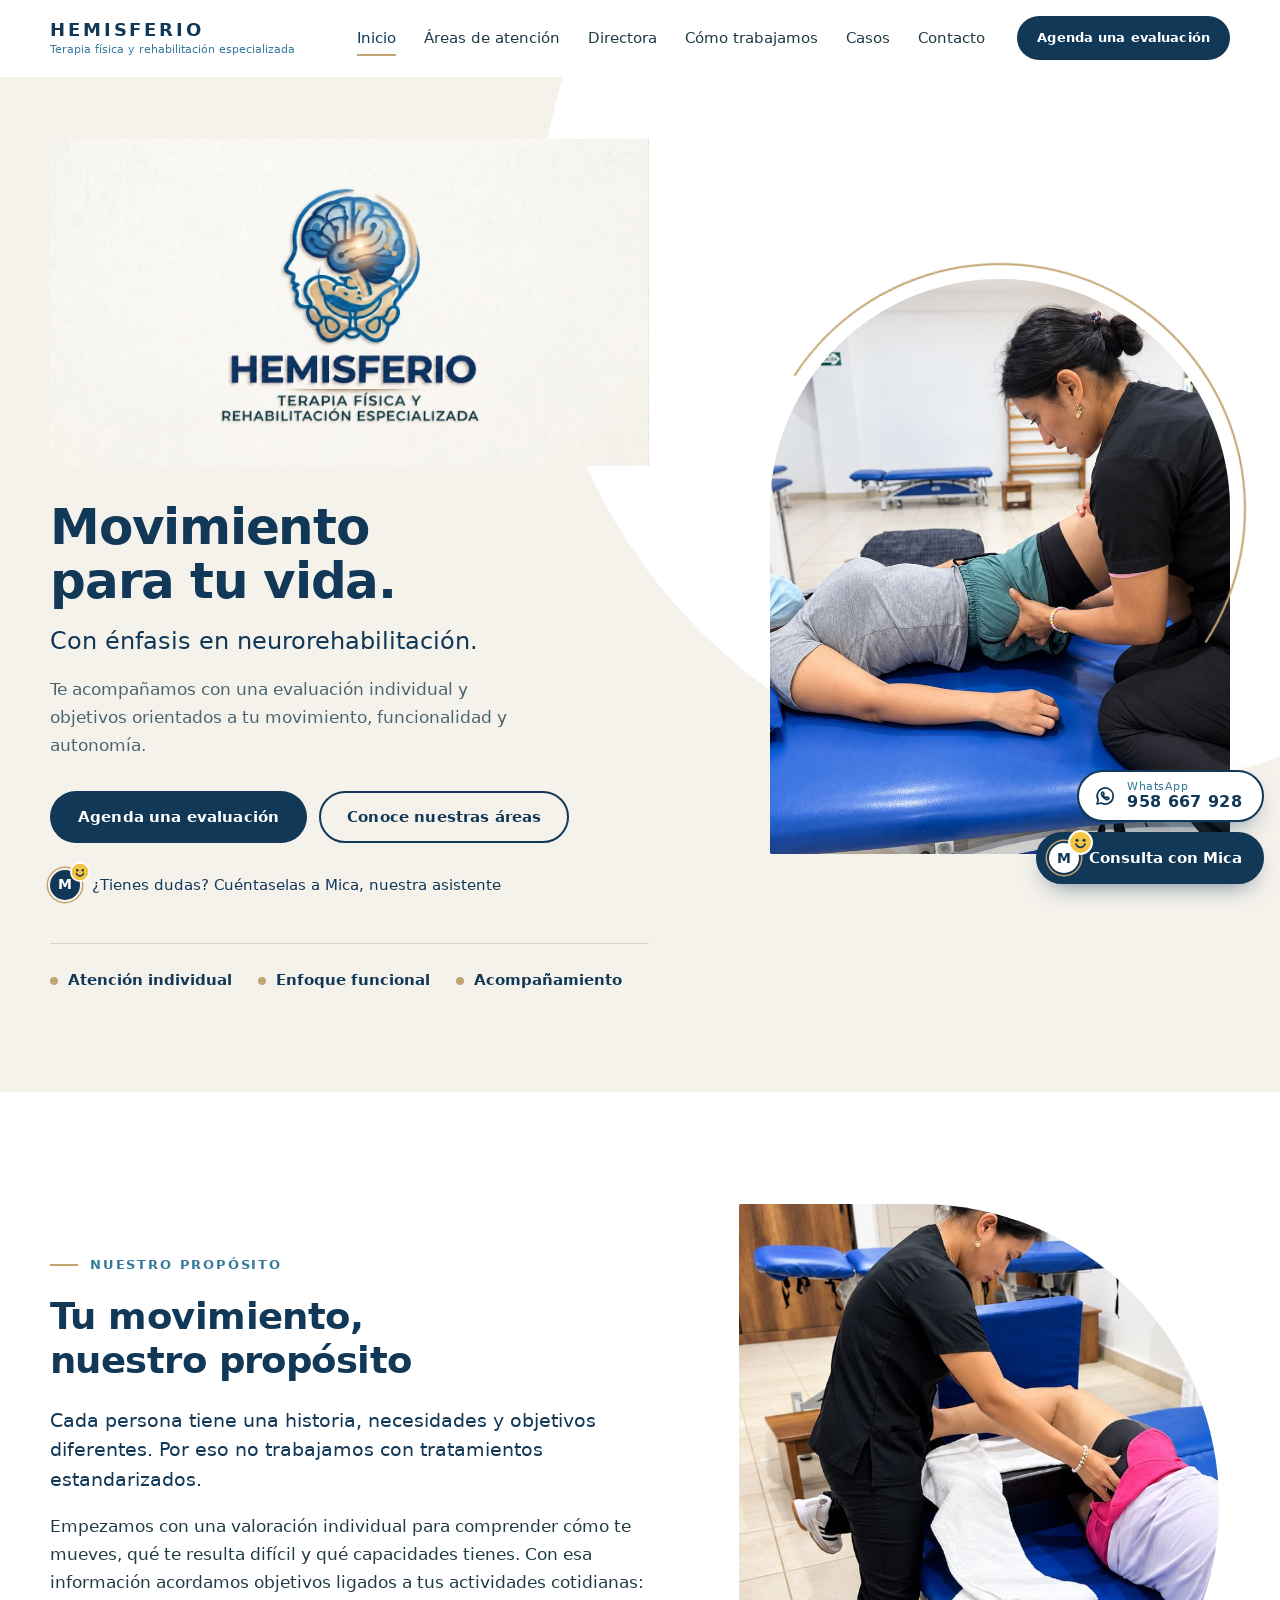
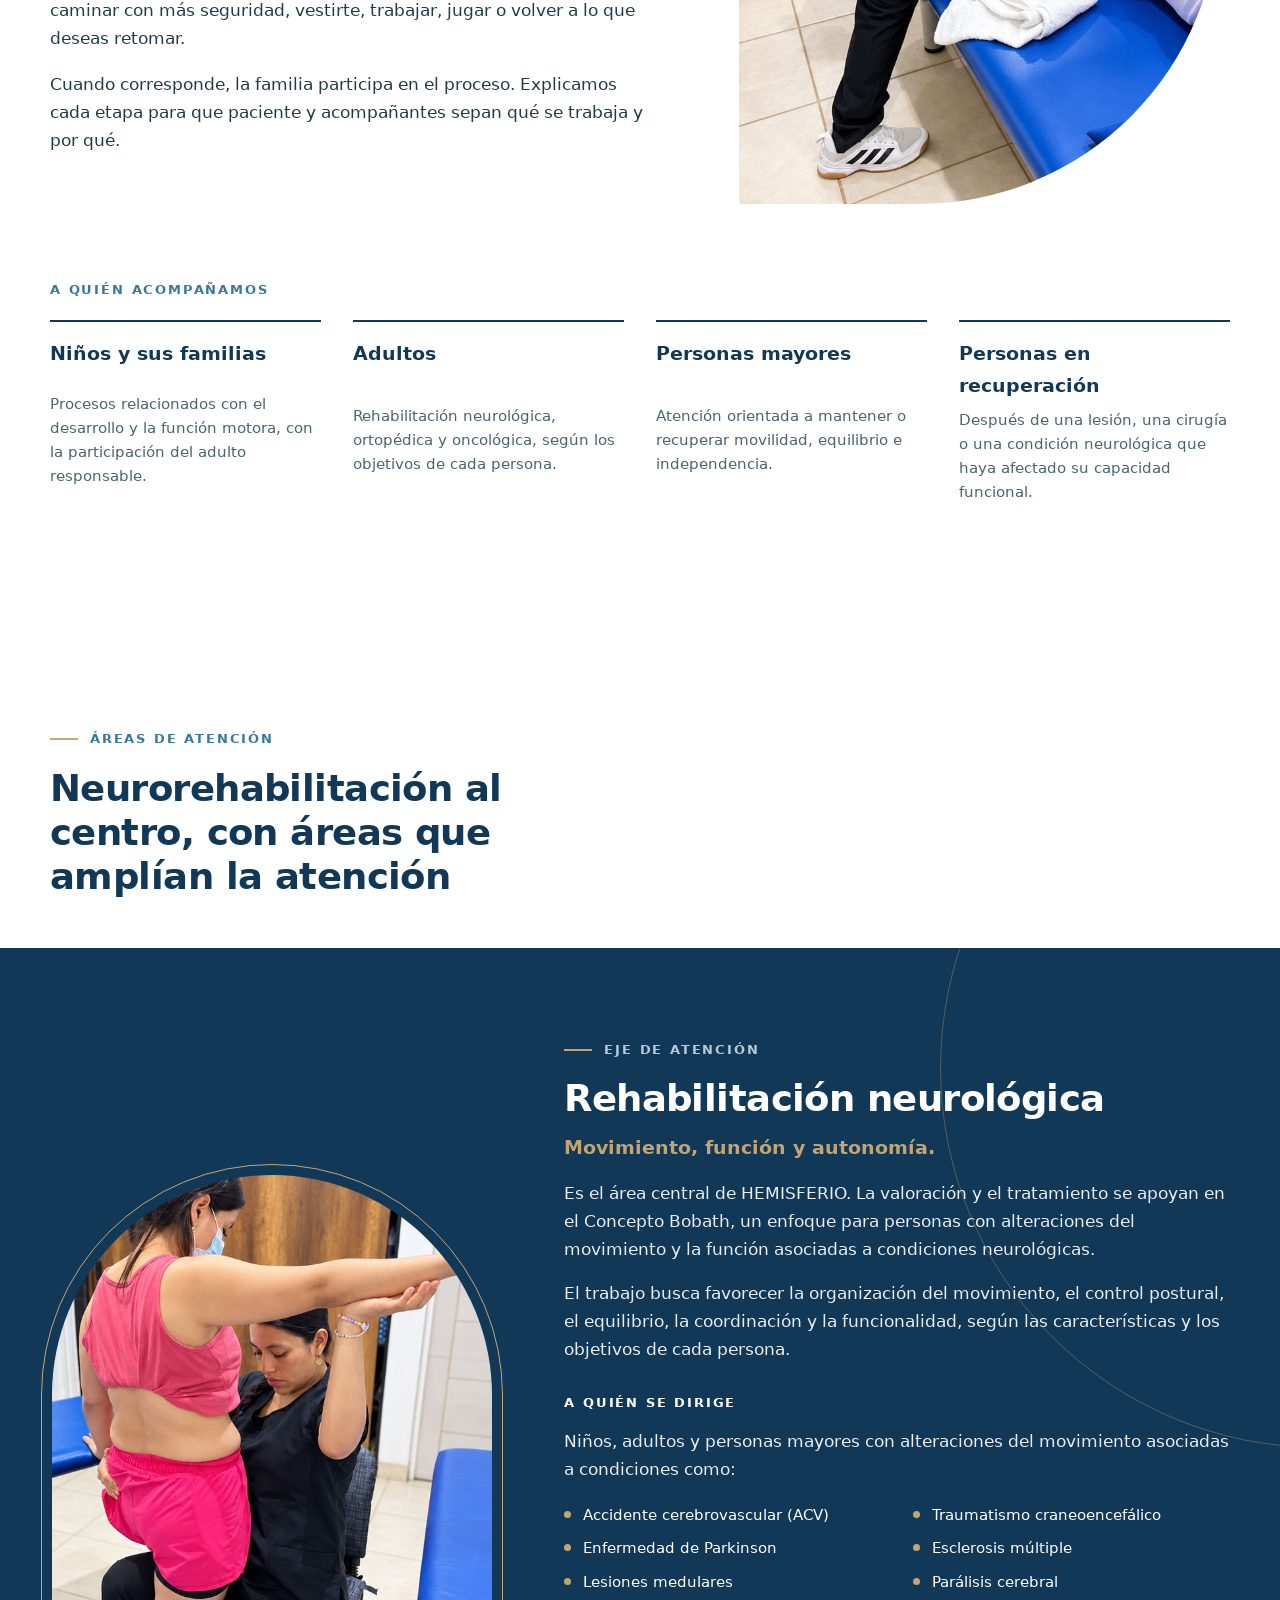
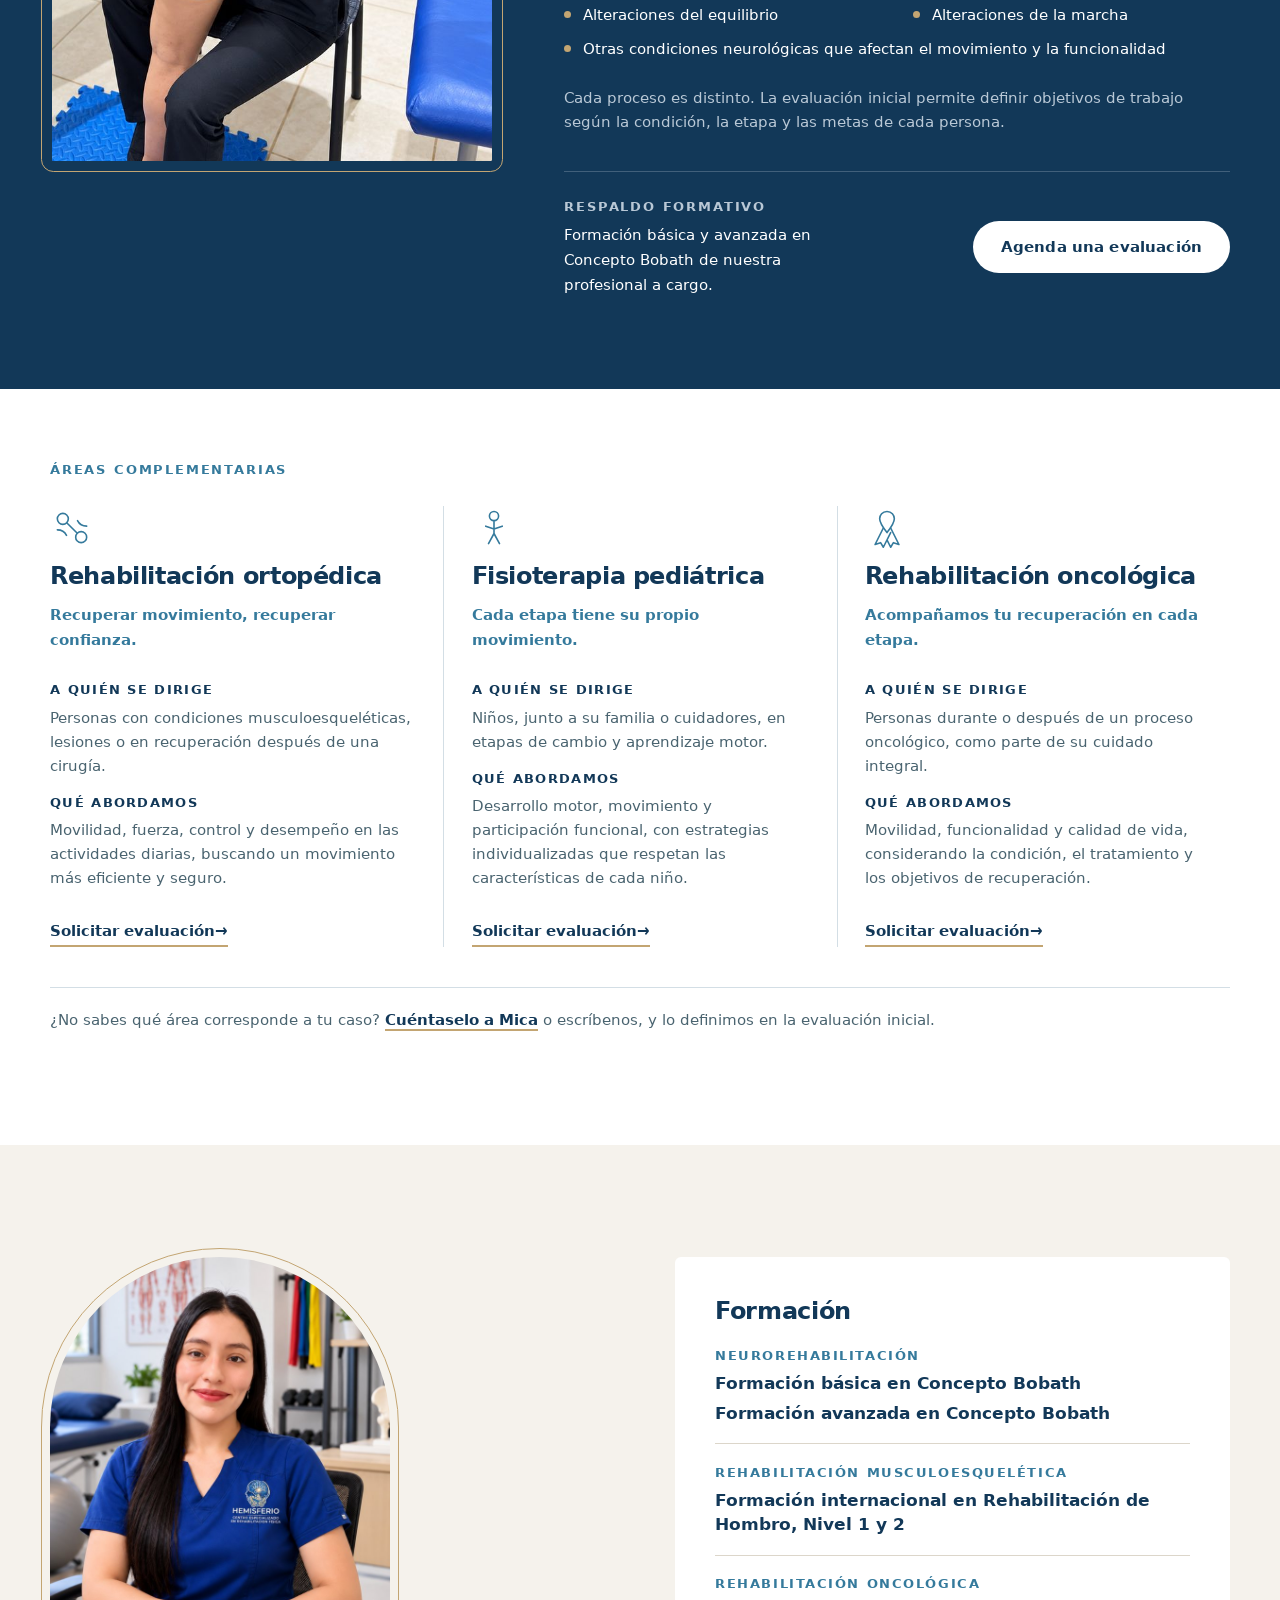
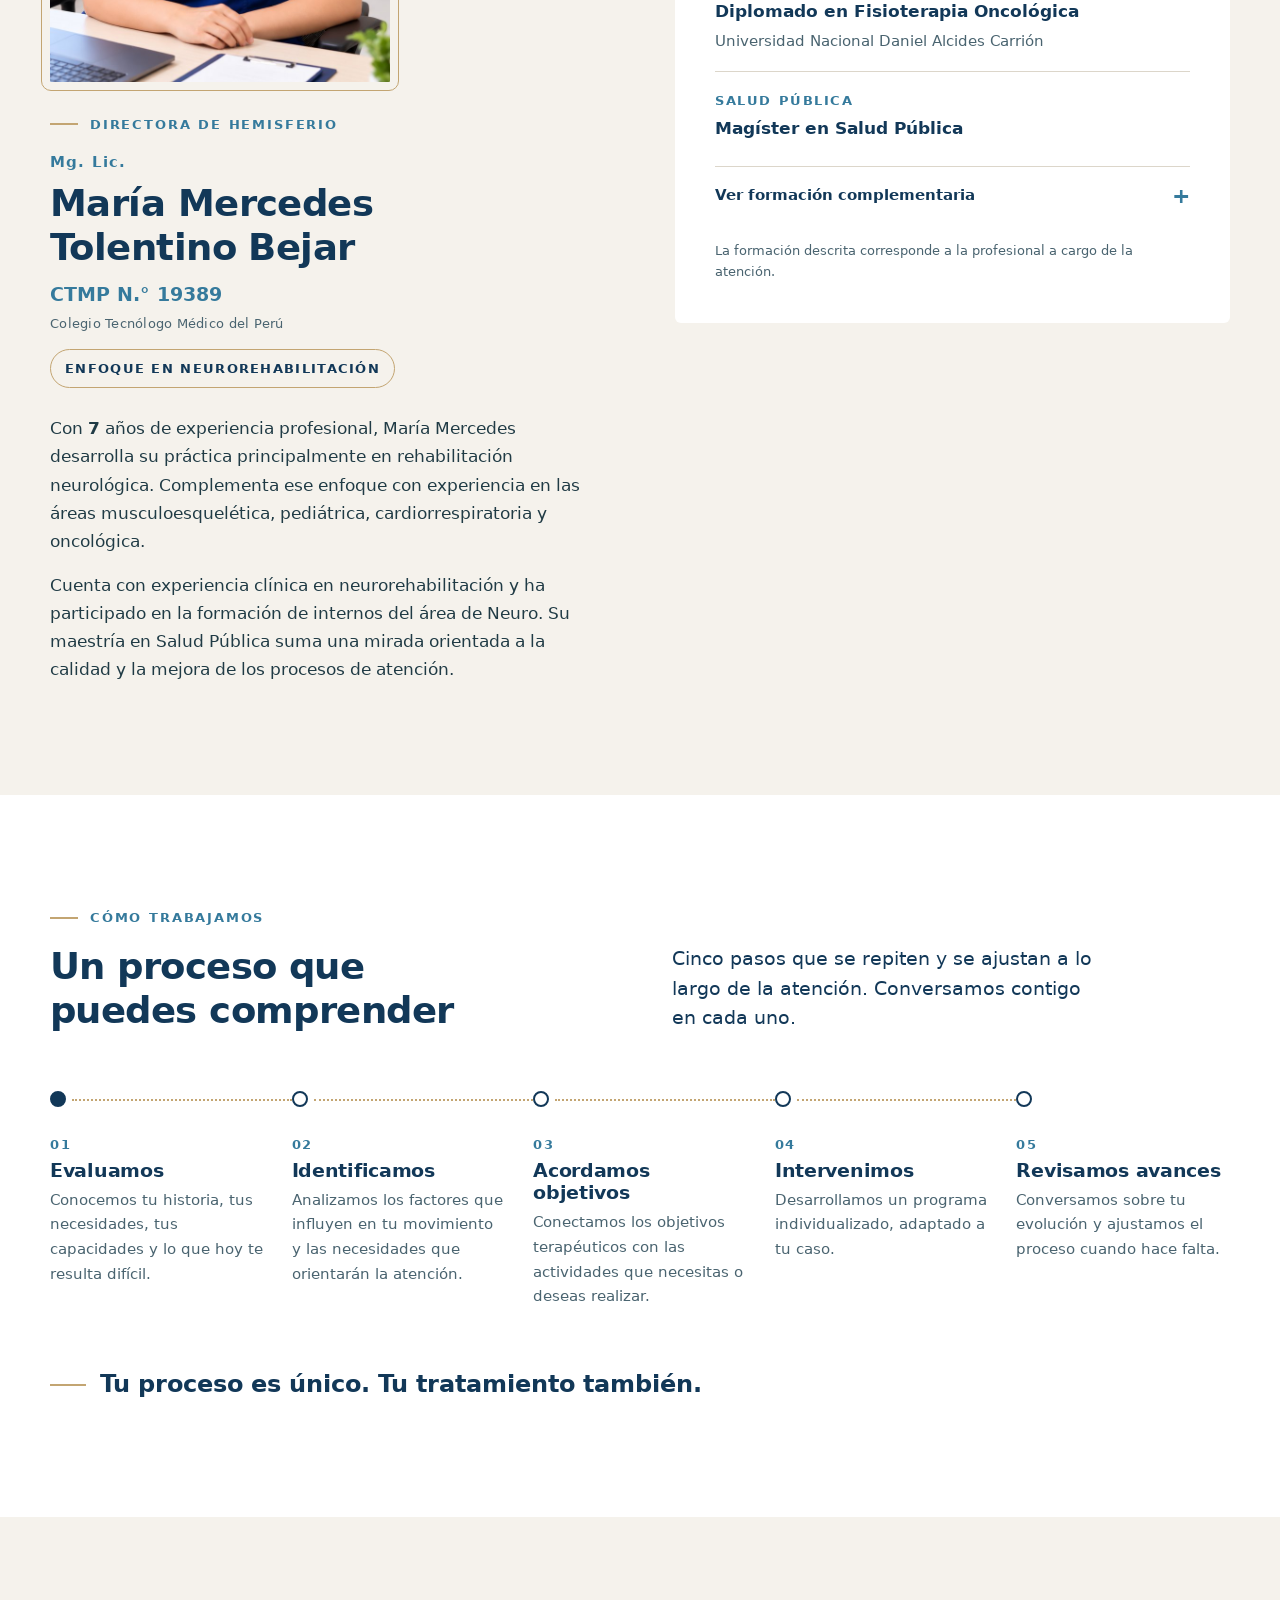
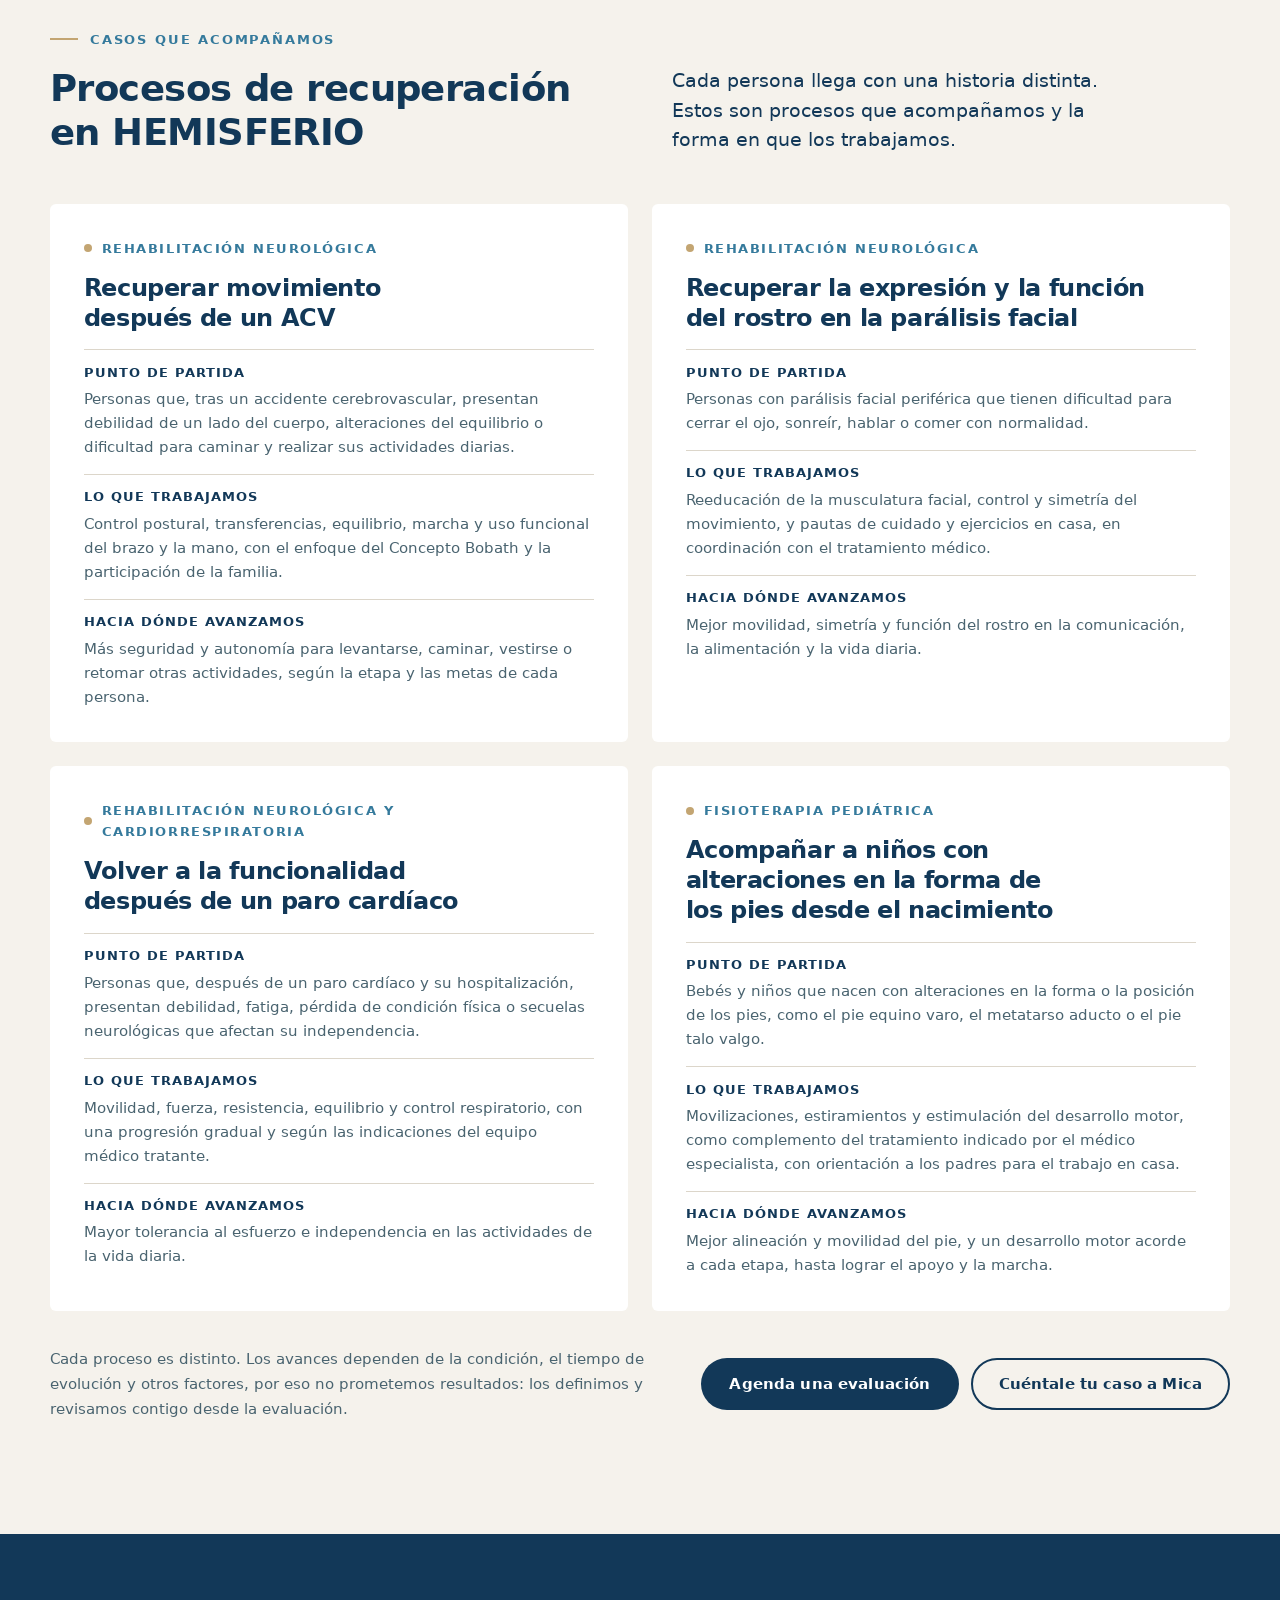
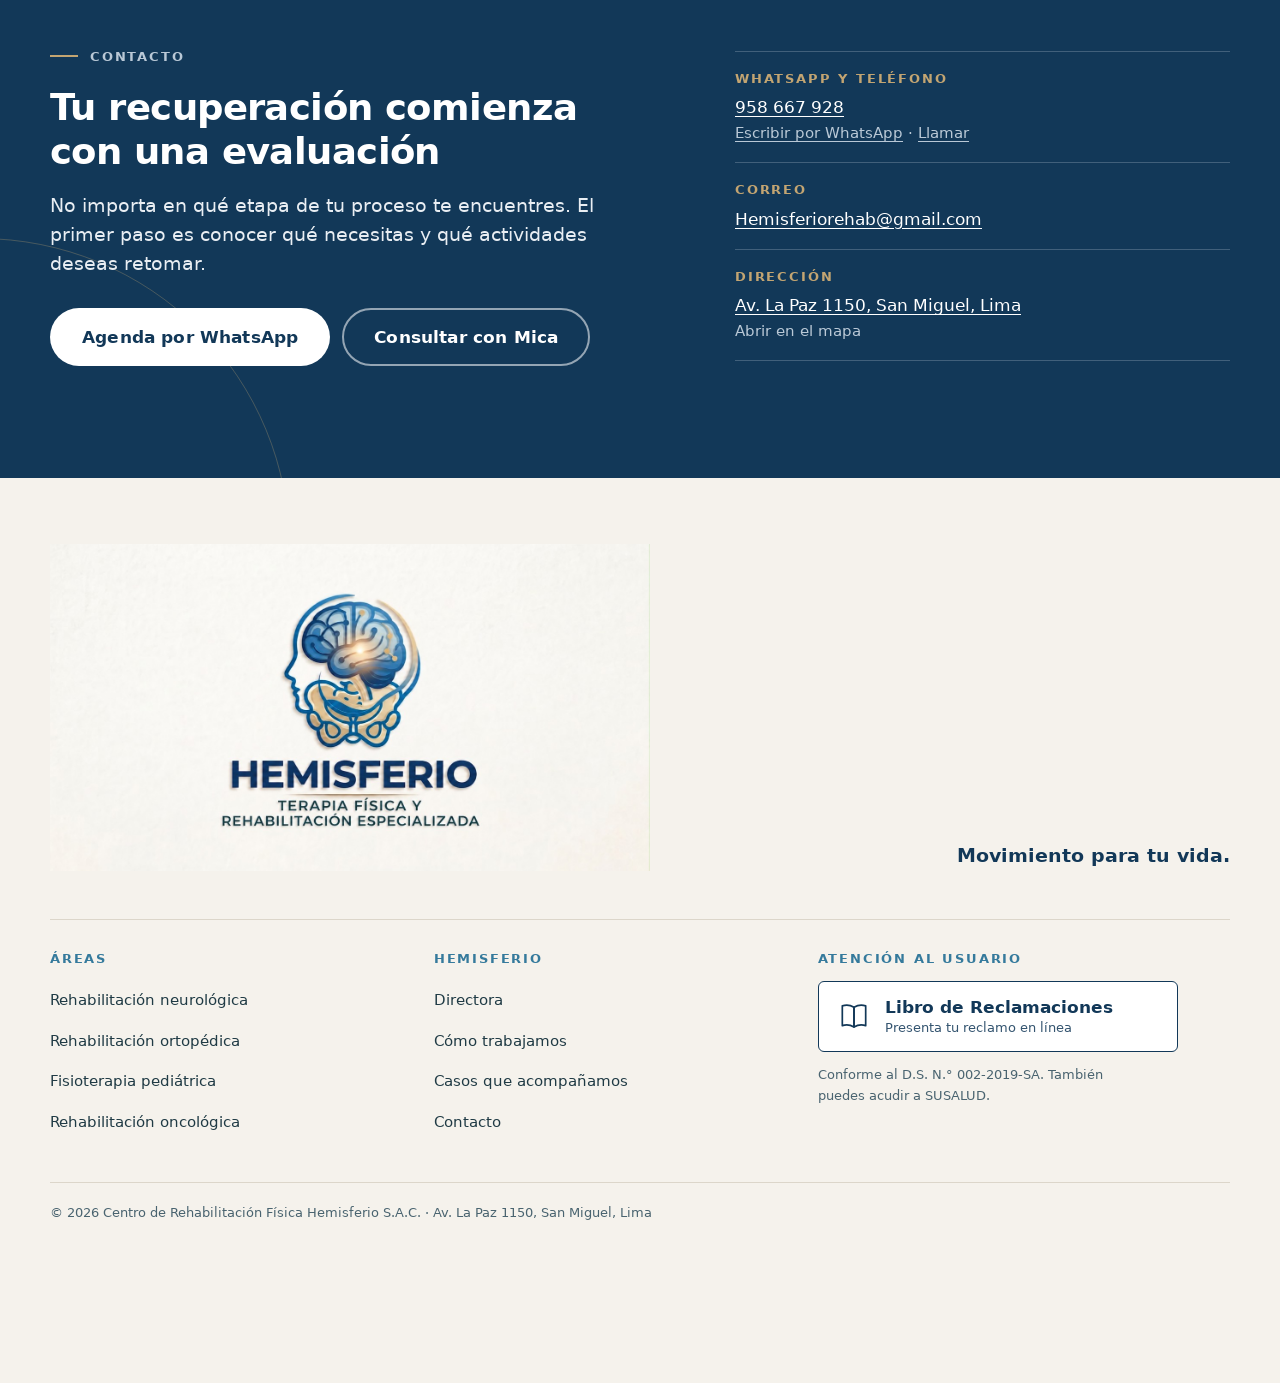
==== index.html @ 7d3d3132 "Add files via upload" ====
<!doctype html>
<html lang="es-PE">
<head>
<meta charset="utf-8">
<meta name="viewport" content="width=device-width, initial-scale=1, viewport-fit=cover">
<title>HEMISFERIO · Terapia física y rehabilitación</title>
<meta name="description" content="HEMISFERIO, terapia física y rehabilitación especializada, con énfasis en neurorehabilitación. Av. La Paz 1150, San Miguel, Lima. Agenda una evaluación al 958 667 928.">
<meta name="theme-color" content="#123858">
<meta property="og:title" content="HEMISFERIO · Movimiento para tu vida">
<meta property="og:description" content="Terapia física y rehabilitación especializada, con énfasis en neurorehabilitación.">
<meta property="og:type" content="website">
<meta property="og:image" content="assets/img/hemisferio-logo-principal.jpg">
<link rel="preload" href="assets/fonts/DejaVuSans-Bold.woff2" as="font" type="font/woff2" crossorigin>
<link rel="preload" href="assets/fonts/DejaVuSans.woff2" as="font" type="font/woff2" crossorigin>
<link rel="stylesheet" href="css/styles.css">
</head>
<body>
<!--BODY-START-->
<a class="skip" href="#contenido">Saltar al contenido</a>

<!-- A. ENCABEZADO
     El logo maestro no se miniaturiza (manual 1.2, p. 16): el encabezado usa el
     nombre como texto hasta contar con un isotipo específico para formatos pequeños. -->
<header class="site-header" id="top">
  <div class="wrap header-inner">
    <a class="brand" href="#inicio">
      <span class="brand-name">HEMISFERIO</span>
      <span class="brand-desc">Terapia física y rehabilitación especializada</span>
    </a>

    <nav class="nav" id="menu" aria-label="Navegación principal">
      <ul>
        <li><a href="#inicio">Inicio</a></li>
        <li><a href="#areas">Áreas de atención</a></li>
        <li><a href="#profesional">Directora</a></li>
        <li><a href="#como-trabajamos">Cómo trabajamos</a></li>
        <li><a href="#casos">Casos</a></li>
        <li><a href="#contacto">Contacto</a></li>
      </ul>
      <a class="btn btn-primary nav-cta" href="#contacto" data-cta>Agenda una evaluación</a>
    </nav>

    <a class="btn btn-primary btn-sm header-cta" href="#contacto" data-cta>Agenda una evaluación</a>
    <button class="menu-toggle" type="button" aria-expanded="false" aria-controls="menu" aria-label="Abrir menú">
      <span></span><span></span><span></span>
    </button>
  </div>
</header>

<main id="contenido">

<!-- B. PORTADA -->
<section class="hero" id="inicio" aria-label="Presentación">
  <div class="wrap hero-grid">
    <div class="hero-copy">
      <h1 class="hero-logo">
        <img src="assets/img/hemisferio-logo-principal.jpg" width="1400" height="763"
             alt="HEMISFERIO, terapia física y rehabilitación especializada">
      </h1>
      <p class="hero-tagline">Movimiento para tu vida.</p>
      <p class="hero-sub">Con énfasis en neurorehabilitación.</p>
      <p class="hero-text">Te acompañamos con una evaluación individual y objetivos orientados a tu movimiento, funcionalidad y autonomía.</p>
      <div class="hero-actions">
        <a class="btn btn-primary" href="#contacto" data-cta>Agenda una evaluación</a>
        <a class="btn btn-ghost" href="#areas">Conoce nuestras áreas</a>
      </div>
      <button class="mica-inline" type="button" data-mica-open>
        <span class="mica-dot has-smile" aria-hidden="true">M</span>
        ¿Tienes dudas? Cuéntaselas a Mica, nuestra asistente
      </button>
      <ul class="attrs" aria-label="Lo que nos define">
        <li>Atención individual</li>
        <li>Enfoque funcional</li>
        <li>Acompañamiento</li>
      </ul>
    </div>

    <figure class="hero-media">
      <span class="hero-ring" aria-hidden="true"></span>
      <div class="arch">
        <img src="assets/img/hemisferio-evaluacion-cadera.jpg" width="861" height="1100"
             alt="Terapeuta guía con sus manos el movimiento de cadera de una paciente recostada de lado en la camilla.">
      </div>
    </figure>
  </div>
</section>

<!-- C. PROPÓSITO -->
<section class="band" id="proposito" aria-labelledby="prop-title">
  <div class="wrap">
    <div class="split">
      <div class="split-text">
        <p class="eyebrow">Nuestro propósito</p>
        <h2 id="prop-title">Tu movimiento, nuestro propósito</h2>
        <p class="lead">Cada persona tiene una historia, necesidades y objetivos diferentes. Por eso no trabajamos con tratamientos estandarizados.</p>
        <p>Empezamos con una valoración individual para comprender cómo te mueves, qué te resulta difícil y qué capacidades tienes. Con esa información acordamos objetivos ligados a tus actividades cotidianas: caminar con más seguridad, vestirte, trabajar, jugar o volver a lo que deseas retomar.</p>
        <p>Cuando corresponde, la familia participa en el proceso. Explicamos cada etapa para que paciente y acompañantes sepan qué se trabaja y por qué.</p>
      </div>
      <figure class="split-media">
        <img src="assets/img/hemisferio-movilizacion.jpg" width="730" height="921" loading="lazy"
             alt="Terapeuta de pie moviliza la pierna y la cadera de una paciente recostada sobre la camilla.">
      </figure>
    </div>

    <div class="who" aria-labelledby="who-title">
      <h3 id="who-title" class="who-title">A quién acompañamos</h3>
      <ul class="who-list">
        <li>
          <strong>Niños y sus familias</strong>
          <span>Procesos relacionados con el desarrollo y la función motora, con la participación del adulto responsable.</span>
        </li>
        <li>
          <strong>Adultos</strong>
          <span>Rehabilitación neurológica, ortopédica y oncológica, según los objetivos de cada persona.</span>
        </li>
        <li>
          <strong>Personas mayores</strong>
          <span>Atención orientada a mantener o recuperar movilidad, equilibrio e independencia.</span>
        </li>
        <li>
          <strong>Personas en recuperación</strong>
          <span>Después de una lesión, una cirugía o una condición neurológica que haya afectado su capacidad funcional.</span>
        </li>
      </ul>
    </div>
  </div>
</section>

<!-- D. ÁREAS DE ATENCIÓN -->
<section class="areas" id="areas" aria-labelledby="areas-title">
  <div class="wrap areas-head">
    <p class="eyebrow">Áreas de atención</p>
    <h2 id="areas-title">Neurorehabilitación al centro, con áreas que amplían la atención</h2>
  </div>

  <article class="neuro" id="neurologica" aria-labelledby="neuro-title">
    <div class="wrap neuro-grid">
      <figure class="neuro-media">
        <div class="half-arch">
          <img src="assets/img/hemisferio-control-postural.jpg" width="666" height="1100" loading="lazy"
               alt="Terapeuta sentada sostiene el brazo extendido de una paciente de pie y guía su cadera durante un ejercicio de control postural.">
        </div>
      </figure>
      <div class="neuro-body">
        <p class="eyebrow eyebrow-light">Eje de atención</p>
        <h3 id="neuro-title">Rehabilitación neurológica</h3>
        <p class="neuro-motto">Movimiento, función y autonomía.</p>
        <p>Es el área central de HEMISFERIO. La valoración y el tratamiento se apoyan en el Concepto Bobath, un enfoque para personas con alteraciones del movimiento y la función asociadas a condiciones neurológicas.</p>
        <p>El trabajo busca favorecer la organización del movimiento, el control postural, el equilibrio, la coordinación y la funcionalidad, según las características y los objetivos de cada persona.</p>

        <h4 class="neuro-sub">A quién se dirige</h4>
        <p>Niños, adultos y personas mayores con alteraciones del movimiento asociadas a condiciones como:</p>
        <ul class="conditions">
          <li>Accidente cerebrovascular (ACV)</li>
          <li>Traumatismo craneoencefálico</li>
          <li>Enfermedad de Parkinson</li>
          <li>Esclerosis múltiple</li>
          <li>Lesiones medulares</li>
          <li>Parálisis cerebral</li>
          <li>Alteraciones del equilibrio</li>
          <li>Alteraciones de la marcha</li>
          <li class="wide">Otras condiciones neurológicas que afectan el movimiento y la funcionalidad</li>
        </ul>
        <p class="note">Cada proceso es distinto. La evaluación inicial permite definir objetivos de trabajo según la condición, la etapa y las metas de cada persona.</p>

        <div class="neuro-foot">
          <p class="backing"><span>Respaldo formativo</span>Formación básica y avanzada en Concepto Bobath de nuestra profesional a cargo.</p>
          <a class="btn btn-light" href="#contacto" data-cta data-area="rehabilitación neurológica">Agenda una evaluación</a>
        </div>
      </div>
    </div>
  </article>

  <div class="wrap">
    <h3 class="comp-title">Áreas complementarias</h3>
    <div class="comp-grid">

      <article class="area" id="ortopedica" aria-labelledby="orto-title">
        <svg class="area-icon" viewBox="0 0 48 48" aria-hidden="true" focusable="false">
          <circle cx="14" cy="14" r="6"/><circle cx="34" cy="34" r="6"/><path d="M18.5 18.5 29.5 29.5"/><path d="M8 26c4 0 8 2 10 6M40 22c-4 0-8-2-10-6"/>
        </svg>
        <h4 id="orto-title">Rehabilitación ortopédica</h4>
        <p class="area-motto">Recuperar movimiento, recuperar confianza.</p>
        <dl>
          <dt>A quién se dirige</dt>
          <dd>Personas con condiciones musculoesqueléticas, lesiones o en recuperación después de una cirugía.</dd>
          <dt>Qué abordamos</dt>
          <dd>Movilidad, fuerza, control y desempeño en las actividades diarias, buscando un movimiento más eficiente y seguro.</dd>
        </dl>
        <a class="area-link" href="#contacto" data-cta data-area="rehabilitación ortopédica">Solicitar evaluación<span aria-hidden="true"> →</span></a>
      </article>

      <article class="area" id="pediatrica" aria-labelledby="pedia-title">
        <svg class="area-icon" viewBox="0 0 48 48" aria-hidden="true" focusable="false">
          <circle cx="24" cy="11" r="5"/><path d="M24 17v13M15 22l9 3 9-3M18 41l6-11 6 11"/>
        </svg>
        <h4 id="pedia-title">Fisioterapia pediátrica</h4>
        <p class="area-motto">Cada etapa tiene su propio movimiento.</p>
        <dl>
          <dt>A quién se dirige</dt>
          <dd>Niños, junto a su familia o cuidadores, en etapas de cambio y aprendizaje motor.</dd>
          <dt>Qué abordamos</dt>
          <dd>Desarrollo motor, movimiento y participación funcional, con estrategias individualizadas que respetan las características de cada niño.</dd>
        </dl>
        <a class="area-link" href="#contacto" data-cta data-area="fisioterapia pediátrica">Solicitar evaluación<span aria-hidden="true"> →</span></a>
      </article>

      <article class="area" id="oncologica" aria-labelledby="onco-title">
        <svg class="area-icon" viewBox="0 0 48 48" aria-hidden="true" focusable="false">
          <path d="M24 6c-5 0-8 4-8 8 0 5 4 10 8 15 4-5 8-10 8-15 0-4-3-8-8-8Z"/><path d="M20 24 11 42l6-2 3 5 8-16M28 24l9 18-6-2-3 5-4-8"/>
        </svg>
        <h4 id="onco-title">Rehabilitación oncológica</h4>
        <p class="area-motto">Acompañamos tu recuperación en cada etapa.</p>
        <dl>
          <dt>A quién se dirige</dt>
          <dd>Personas durante o después de un proceso oncológico, como parte de su cuidado integral.</dd>
          <dt>Qué abordamos</dt>
          <dd>Movilidad, funcionalidad y calidad de vida, considerando la condición, el tratamiento y los objetivos de recuperación.</dd>
        </dl>
        <a class="area-link" href="#contacto" data-cta data-area="rehabilitación oncológica">Solicitar evaluación<span aria-hidden="true"> →</span></a>
      </article>

      <!-- Suelo pélvico: PREPARADA Y DESACTIVADA (secciones.sueloPelvico) -->
      <article class="area" id="suelo-pelvico" aria-labelledby="sp-title" data-feature="sueloPelvico" hidden>
        <svg class="area-icon" viewBox="0 0 48 48" aria-hidden="true" focusable="false">
          <path d="M8 18c4 0 7 3 9 7 2 5 4 8 7 8s5-3 7-8c2-4 5-7 9-7"/><path d="M8 18c0 10 6 18 16 20 10-2 16-10 16-20"/>
        </svg>
        <h4 id="sp-title">Rehabilitación de suelo pélvico</h4>
        <p class="area-motto">Cuidar tu salud también es recuperar función.</p>
        <dl>
          <dt>A quién se dirige</dt>
          <dd>Personas con alteraciones funcionales del suelo pélvico que afectan su bienestar, su movimiento o su calidad de vida.</dd>
          <dt>Qué abordamos</dt>
          <dd>Atención fisioterapéutica individualizada, adaptada a las necesidades de cada paciente.</dd>
        </dl>
        <a class="area-link" href="#contacto" data-cta data-area="rehabilitación de suelo pélvico">Solicitar evaluación<span aria-hidden="true"> →</span></a>
      </article>

    </div>
    <p class="comp-how">¿No sabes qué área corresponde a tu caso? <button class="link-btn" type="button" data-mica-open>Cuéntaselo a Mica</button> o escríbenos, y lo definimos en la evaluación inicial.</p>
  </div>
</section>

<!-- E. NUESTRA PROFESIONAL -->
<section class="band band-ivory" id="profesional" aria-labelledby="pro-title">
  <div class="wrap pro-grid">
    <div class="pro-id">
      <figure class="pro-photo" data-config-photo hidden>
        <img src="" alt="" width="720" height="900" loading="lazy">
      </figure>
      <div class="pro-text">
        <p class="eyebrow">Directora de HEMISFERIO</p>
        <p class="pro-honor" data-config-text="profesional.tratamiento" hidden></p>
        <h2 id="pro-title" class="pro-name" data-config-text="profesional.nombre">María Mercedes Tolentino Bejar</h2>
        <p class="pro-reg"><span data-config-text="profesional.registroProfesional" hidden></span><small>Colegio Tecnólogo Médico del Perú</small></p>
        <p class="pro-focus">Enfoque en neurorehabilitación</p>
        <div class="pro-bio">
          <p><span data-config-years hidden>Con <strong data-years></strong> años de experiencia profesional, </span>María Mercedes desarrolla su práctica principalmente en rehabilitación neurológica. Complementa ese enfoque con experiencia en las áreas musculoesquelética, pediátrica, cardiorrespiratoria y oncológica.</p>
          <p>Cuenta con experiencia clínica en neurorehabilitación y ha participado en la formación de internos del área de Neuro. Su maestría en Salud Pública suma una mirada orientada a la calidad y la mejora de los procesos de atención.</p>
        </div>
      </div>
    </div>

    <div class="pro-training" aria-labelledby="train-title">
      <h3 id="train-title" class="train-title">Formación</h3>
      <ol class="train-main">
        <li>
          <span class="train-area">Neurorehabilitación</span>
          <strong>Formación básica en Concepto Bobath</strong>
          <strong>Formación avanzada en Concepto Bobath</strong>
        </li>
        <li>
          <span class="train-area">Rehabilitación musculoesquelética</span>
          <strong>Formación internacional en Rehabilitación de Hombro, Nivel 1 y 2</strong>
          <em data-config-text="profesional.entidadHombro" hidden></em>
        </li>
        <li>
          <span class="train-area">Rehabilitación oncológica</span>
          <strong>Diplomado en Fisioterapia Oncológica</strong>
          <em>Universidad Nacional Daniel Alcides Carrión</em>
        </li>
        <li>
          <span class="train-area">Salud pública</span>
          <strong>Magíster en Salud Pública</strong>
        </li>
      </ol>
      <details class="train-more" id="formacion-completa">
        <summary>Ver formación complementaria</summary>
        <ul>
          <li><span class="train-area">Musculoesquelética</span>Formación internacional en Punción Seca y Electropunción</li>
          <li><span class="train-area">Musculoesquelética</span>Abordaje basado en la evidencia para el dolor lumbar</li>
          <li><span class="train-area">Oncológica</span>Formación en atención fisioterapéutica de pacientes mastectomizadas</li>
          <li><span class="train-area">Cardiorrespiratoria</span>Formación en fisioterapia respiratoria</li>
          <li data-feature="sueloPelvico" hidden><span class="train-area">En curso</span>Especialización en Suelo Pélvico</li>
        </ul>
      </details>
      <p class="train-note">La formación descrita corresponde a la profesional a cargo de la atención.</p>
    </div>
  </div>
</section>

<!-- F. CÓMO TRABAJAMOS -->
<section class="process" id="como-trabajamos" aria-labelledby="proc-title">
  <div class="wrap">
    <div class="process-head">
      <div>
        <p class="eyebrow">Cómo trabajamos</p>
        <h2 id="proc-title">Un proceso que puedes comprender</h2>
      </div>
      <p class="lead">Cinco pasos que se repiten y se ajustan a lo largo de la atención. Conversamos contigo en cada uno.</p>
    </div>

    <ol class="steps">
      <li>
        <span class="step-n" aria-hidden="true">01</span>
        <h3>Evaluamos</h3>
        <p>Conocemos tu historia, tus necesidades, tus capacidades y lo que hoy te resulta difícil.</p>
      </li>
      <li>
        <span class="step-n" aria-hidden="true">02</span>
        <h3>Identificamos</h3>
        <p>Analizamos los factores que influyen en tu movimiento y las necesidades que orientarán la atención.</p>
      </li>
      <li>
        <span class="step-n" aria-hidden="true">03</span>
        <h3>Acordamos objetivos</h3>
        <p>Conectamos los objetivos terapéuticos con las actividades que necesitas o deseas realizar.</p>
      </li>
      <li>
        <span class="step-n" aria-hidden="true">04</span>
        <h3>Intervenimos</h3>
        <p>Desarrollamos un programa individualizado, adaptado a tu caso.</p>
      </li>
      <li>
        <span class="step-n" aria-hidden="true">05</span>
        <h3>Revisamos avances</h3>
        <p>Conversamos sobre tu evolución y ajustamos el proceso cuando hace falta.</p>
      </li>
    </ol>
    <p class="process-close">Tu proceso es único. Tu tratamiento también.</p>
  </div>
</section>

<!-- F2. CASOS QUE ACOMPAÑAMOS
     Los bloques "Resultado" solo se muestran si en js/config.js (casos) se
     registra un resultado real, documentado y con autorización escrita del
     paciente o su representante. -->
<section class="band band-ivory casos" id="casos" aria-labelledby="casos-title">
  <div class="wrap">
    <div class="casos-head">
      <div>
        <p class="eyebrow">Casos que acompañamos</p>
        <h2 id="casos-title">Procesos de recuperación en HEMISFERIO</h2>
      </div>
      <p class="lead">Cada persona llega con una historia distinta. Estos son procesos que acompañamos y la forma en que los trabajamos.</p>
    </div>

    <div class="casos-grid">
      <article class="caso" id="caso-acv" aria-labelledby="caso-acv-t">
        <p class="caso-tag">Rehabilitación neurológica</p>
        <h3 id="caso-acv-t">Recuperar movimiento después de un ACV</h3>
        <dl>
          <dt>Punto de partida</dt>
          <dd>Personas que, tras un accidente cerebrovascular, presentan debilidad de un lado del cuerpo, alteraciones del equilibrio o dificultad para caminar y realizar sus actividades diarias.</dd>
          <dt>Lo que trabajamos</dt>
          <dd>Control postural, transferencias, equilibrio, marcha y uso funcional del brazo y la mano, con el enfoque del Concepto Bobath y la participación de la familia.</dd>
          <dt>Hacia dónde avanzamos</dt>
          <dd>Más seguridad y autonomía para levantarse, caminar, vestirse o retomar otras actividades, según la etapa y las metas de cada persona.</dd>
        </dl>
        <div class="caso-result" data-caso="acv" hidden></div>
      </article>

      <article class="caso" id="caso-facial" aria-labelledby="caso-facial-t">
        <p class="caso-tag">Rehabilitación neurológica</p>
        <h3 id="caso-facial-t">Recuperar la expresión y la función del rostro en la parálisis facial</h3>
        <dl>
          <dt>Punto de partida</dt>
          <dd>Personas con parálisis facial periférica que tienen dificultad para cerrar el ojo, sonreír, hablar o comer con normalidad.</dd>
          <dt>Lo que trabajamos</dt>
          <dd>Reeducación de la musculatura facial, control y simetría del movimiento, y pautas de cuidado y ejercicios en casa, en coordinación con el tratamiento médico.</dd>
          <dt>Hacia dónde avanzamos</dt>
          <dd>Mejor movilidad, simetría y función del rostro en la comunicación, la alimentación y la vida diaria.</dd>
        </dl>
        <div class="caso-result" data-caso="facial" hidden></div>
      </article>

      <article class="caso" id="caso-cardiaco" aria-labelledby="caso-cardiaco-t">
        <p class="caso-tag">Rehabilitación neurológica y cardiorrespiratoria</p>
        <h3 id="caso-cardiaco-t">Volver a la funcionalidad después de un paro cardíaco</h3>
        <dl>
          <dt>Punto de partida</dt>
          <dd>Personas que, después de un paro cardíaco y su hospitalización, presentan debilidad, fatiga, pérdida de condición física o secuelas neurológicas que afectan su independencia.</dd>
          <dt>Lo que trabajamos</dt>
          <dd>Movilidad, fuerza, resistencia, equilibrio y control respiratorio, con una progresión gradual y según las indicaciones del equipo médico tratante.</dd>
          <dt>Hacia dónde avanzamos</dt>
          <dd>Mayor tolerancia al esfuerzo e independencia en las actividades de la vida diaria.</dd>
        </dl>
        <div class="caso-result" data-caso="cardiaco" hidden></div>
      </article>

      <article class="caso" id="caso-pies" aria-labelledby="caso-pies-t">
        <p class="caso-tag">Fisioterapia pediátrica</p>
        <h3 id="caso-pies-t">Acompañar a niños con alteraciones en la forma de los pies desde el nacimiento</h3>
        <dl>
          <dt>Punto de partida</dt>
          <dd>Bebés y niños que nacen con alteraciones en la forma o la posición de los pies, como el pie equino varo, el metatarso aducto o el pie talo valgo.</dd>
          <dt>Lo que trabajamos</dt>
          <dd>Movilizaciones, estiramientos y estimulación del desarrollo motor, como complemento del tratamiento indicado por el médico especialista, con orientación a los padres para el trabajo en casa.</dd>
          <dt>Hacia dónde avanzamos</dt>
          <dd>Mejor alineación y movilidad del pie, y un desarrollo motor acorde a cada etapa, hasta lograr el apoyo y la marcha.</dd>
        </dl>
        <div class="caso-result" data-caso="pies" hidden></div>
      </article>
    </div>

    <div class="casos-foot">
      <p>Cada proceso es distinto. Los avances dependen de la condición, el tiempo de evolución y otros factores, por eso no prometemos resultados: los definimos y revisamos contigo desde la evaluación.</p>
      <div class="casos-actions">
        <a class="btn btn-primary" href="#contacto" data-cta>Agenda una evaluación</a>
        <button class="btn btn-ghost" type="button" data-mica-open>Cuéntale tu caso a Mica</button>
      </div>
    </div>
  </div>
</section>

<!-- G. CONTACTO -->
<section class="contact" id="contacto" aria-labelledby="contact-title">
  <div class="wrap contact-grid">
    <div class="contact-copy">
      <p class="eyebrow eyebrow-light">Contacto</p>
      <h2 id="contact-title">Tu recuperación comienza con una evaluación</h2>
      <p>No importa en qué etapa de tu proceso te encuentres. El primer paso es conocer qué necesitas y qué actividades deseas retomar.</p>
      <div class="contact-actions">
        <a class="btn btn-light btn-lg" href="#" data-cta data-wa-only hidden>Agenda por WhatsApp</a>
        <button class="btn btn-outline-light btn-lg" type="button" data-mica-open>Consultar con Mica</button>
      </div>
    </div>
    <div class="contact-info" data-contact-wrap hidden>
      <dl class="channels" data-channels></dl>
    </div>
  </div>
</section>

</main>

<!-- PIE DE PÁGINA -->
<footer class="site-footer">
  <div class="wrap footer-top">
    <img class="footer-logo" src="assets/img/hemisferio-logo-principal.jpg" width="1400" height="763" loading="lazy"
         alt="HEMISFERIO, terapia física y rehabilitación especializada">
    <p class="footer-motto">Movimiento para tu vida.</p>
  </div>
  <div class="wrap footer-grid">
    <nav class="footer-nav" aria-label="Áreas de atención">
      <h2>Áreas</h2>
      <ul>
        <li><a href="#neurologica">Rehabilitación neurológica</a></li>
        <li><a href="#ortopedica">Rehabilitación ortopédica</a></li>
        <li><a href="#pediatrica">Fisioterapia pediátrica</a></li>
        <li><a href="#oncologica">Rehabilitación oncológica</a></li>
        <li data-feature="sueloPelvico" hidden><a href="#suelo-pelvico">Rehabilitación de suelo pélvico</a></li>
      </ul>
    </nav>
    <nav class="footer-nav" aria-label="Secciones">
      <h2>HEMISFERIO</h2>
      <ul>
        <li><a href="#profesional">Directora</a></li>
        <li><a href="#como-trabajamos">Cómo trabajamos</a></li>
        <li><a href="#casos">Casos que acompañamos</a></li>
        <li><a href="#contacto">Contacto</a></li>
      </ul>
      <ul class="social" data-social hidden></ul>
    </nav>
    <div class="footer-claims">
      <h2>Atención al usuario</h2>
      <button class="claims-btn" type="button" data-libro-open>
        <svg viewBox="0 0 32 32" aria-hidden="true" focusable="false"><path d="M5 6.5c3.5-1.3 7.2-1 11 1.2v18.6c-3.8-2.2-7.5-2.5-11-1.2Z"/><path d="M27 6.5c-3.5-1.3-7.2-1-11 1.2v18.6c3.8-2.2 7.5-2.5 11-1.2Z"/></svg>
        <span><strong>Libro de Reclamaciones</strong><small>Presenta tu reclamo en línea</small></span>
      </button>
      <p class="claims-note">Conforme al D.S. N.° 002-2019-SA. También puedes acudir a SUSALUD.</p>
    </div>
  </div>
  <div class="wrap footer-legal">
    <p>© <span data-year>2026</span> <span data-legal-id>HEMISFERIO</span></p>
    <ul data-legal-links hidden></ul>
  </div>
</footer>

<!-- Accesos persistentes: WhatsApp y Mica -->
<div class="floaters" data-floaters>
  <a class="wa-float" href="#" data-cta data-wa-only hidden>
    <svg viewBox="0 0 24 24" aria-hidden="true" focusable="false"><path d="M4 20l1.3-3.9A8 8 0 1 1 8.3 19Z"/><path d="M9.2 8.4c.3-.4.9-.4 1.1 0l.6 1.3c.1.3 0 .6-.2.8l-.5.5a5.5 5.5 0 0 0 2.8 2.8l.5-.5c.2-.2.5-.3.8-.2l1.3.6c.4.2.4.8 0 1.1-.6.6-1.5.9-2.4.6a8 8 0 0 1-4.7-4.7c-.3-.9 0-1.8.7-2.3Z"/></svg>
    <span class="wa-text"><small>WhatsApp</small><strong data-wa-number>958 667 928</strong></span>
  </a>
  <button class="mica-launcher" type="button" data-mica-open aria-controls="mica" aria-expanded="false" hidden>
    <span class="mica-dot has-smile" aria-hidden="true">M</span>
    <span class="float-label">Consulta con Mica</span>
  </button>
</div>

<!-- Asistente virtual Mica -->
<section class="mica" id="mica" role="dialog" aria-modal="false" aria-labelledby="mica-title" hidden>
  <header class="mica-head">
    <span class="mica-dot mica-dot-lg has-smile" aria-hidden="true">M</span>
    <div>
      <h2 id="mica-title">Mica</h2>
      <p>Asistente virtual de HEMISFERIO</p>
    </div>
    <button class="mica-restart" type="button" data-mica-restart aria-label="Empezar de nuevo" title="Empezar de nuevo">
      <svg viewBox="0 0 24 24" aria-hidden="true" focusable="false"><path d="M4 12a8 8 0 1 0 2.4-5.7"/><path d="M4 4v4h4"/></svg>
    </button>
    <button class="mica-close" type="button" data-mica-close aria-label="Cerrar asistente">
      <svg viewBox="0 0 24 24" aria-hidden="true" focusable="false"><path d="M6 6l12 12M18 6 6 18"/></svg>
    </button>
  </header>
  <div class="mica-log" data-mica-log role="log" aria-live="polite" aria-relevant="additions"></div>
  <div class="mica-quick" data-mica-quick></div>
  <form class="mica-form" data-mica-form autocomplete="off">
    <label class="sr-only" for="mica-input">Escribe tu mensaje</label>
    <input id="mica-input" type="text" maxlength="600" placeholder="Escribe tu mensaje…" data-mica-input>
    <button type="submit" aria-label="Enviar">
      <svg viewBox="0 0 24 24" aria-hidden="true" focusable="false"><path d="M4 12h15M13 6l6 6-6 6"/></svg>
    </button>
  </form>
  <p class="mica-legal">Mica orienta y ayuda a agendar; no da diagnósticos. No guardamos esta conversación: solo se envía si decides continuar por WhatsApp.</p>
</section>

<!-- Libro de Reclamaciones en Salud (virtual) -->
<dialog class="libro" id="libro-de-reclamaciones" aria-labelledby="libro-title">
  <div class="libro-inner">
    <header class="libro-head">
      <div>
        <p class="eyebrow">Libro de Reclamaciones en Salud</p>
        <h2 id="libro-title">Hoja de reclamación</h2>
      </div>
      <button class="libro-close" type="button" data-libro-close aria-label="Cerrar Libro de Reclamaciones">
        <svg viewBox="0 0 24 24" aria-hidden="true" focusable="false"><path d="M6 6l12 12M18 6 6 18"/></svg>
      </button>
    </header>

    <dl class="libro-provider" data-libro-provider></dl>

    <form class="libro-form" data-libro-form novalidate>
      <fieldset>
        <legend><span>1</span> Identificación del usuario o tercero legitimado</legend>
        <p class="hint">Datos de la persona afectada por la atención.</p>
        <div class="grid-2">
          <div class="field span-2">
            <label for="u-nombre">Nombres y apellidos o razón social <abbr title="obligatorio">*</abbr></label>
            <input id="u-nombre" name="u_nombre" required maxlength="150" autocomplete="name">
          </div>
          <div class="field">
            <label for="u-tipodoc">Documento de identidad <abbr title="obligatorio">*</abbr></label>
            <select id="u-tipodoc" name="u_tipodoc" required>
              <option value="DNI">DNI</option>
              <option value="CE">Carné de extranjería</option>
              <option value="PASAPORTE">Pasaporte</option>
              <option value="RUC">RUC</option>
            </select>
          </div>
          <div class="field">
            <label for="u-numdoc">N.° de documento <abbr title="obligatorio">*</abbr></label>
            <input id="u-numdoc" name="u_numdoc" required maxlength="15" inputmode="text">
          </div>
          <div class="field span-2">
            <label for="u-domicilio">Domicilio <abbr title="obligatorio">*</abbr></label>
            <input id="u-domicilio" name="u_domicilio" required maxlength="200" autocomplete="street-address">
          </div>
          <div class="field">
            <label for="u-telefono">Teléfono</label>
            <input id="u-telefono" name="u_telefono" maxlength="20" inputmode="tel" autocomplete="tel">
          </div>
          <div class="field">
            <label for="u-email">Correo electrónico <abbr title="obligatorio">*</abbr></label>
            <input id="u-email" name="u_email" type="email" required maxlength="120" autocomplete="email">
          </div>
        </div>
      </fieldset>

      <fieldset>
        <legend><span>2</span> Identificación de quien presenta el reclamo</legend>
        <div class="choice">
          <label><input type="radio" name="presenta" value="mismo" checked> Lo presento yo, como usuario afectado</label>
          <label><input type="radio" name="presenta" value="otro"> Lo presento en representación de otra persona</label>
        </div>
        <div class="grid-2" data-rep hidden>
          <div class="field span-2">
            <label for="r-nombre">Nombres y apellidos o razón social <abbr title="obligatorio">*</abbr></label>
            <input id="r-nombre" name="r_nombre" maxlength="150">
          </div>
          <div class="field">
            <label for="r-tipodoc">Documento de identidad <abbr title="obligatorio">*</abbr></label>
            <select id="r-tipodoc" name="r_tipodoc">
              <option value="DNI">DNI</option>
              <option value="CE">Carné de extranjería</option>
              <option value="PASAPORTE">Pasaporte</option>
              <option value="RUC">RUC</option>
            </select>
          </div>
          <div class="field">
            <label for="r-numdoc">N.° de documento <abbr title="obligatorio">*</abbr></label>
            <input id="r-numdoc" name="r_numdoc" maxlength="15">
          </div>
          <div class="field span-2">
            <label for="r-domicilio">Domicilio <abbr title="obligatorio">*</abbr></label>
            <input id="r-domicilio" name="r_domicilio" maxlength="200">
          </div>
          <div class="field">
            <label for="r-telefono">Teléfono</label>
            <input id="r-telefono" name="r_telefono" maxlength="20" inputmode="tel">
          </div>
          <div class="field">
            <label for="r-email">Correo electrónico <abbr title="obligatorio">*</abbr></label>
            <input id="r-email" name="r_email" type="email" maxlength="120">
          </div>
        </div>
      </fieldset>

      <fieldset>
        <legend><span>3</span> Detalle del reclamo</legend>
        <div class="grid-2">
          <div class="field">
            <label for="d-fecha">Fecha de la atención o del hecho</label>
            <input id="d-fecha" name="d_fecha" type="date">
          </div>
          <div class="field span-2">
            <label for="d-detalle">Describe lo ocurrido <abbr title="obligatorio">*</abbr></label>
            <textarea id="d-detalle" name="d_detalle" required minlength="20" maxlength="3000" rows="6"></textarea>
            <p class="hint"><span data-count>0</span> / 3000 caracteres</p>
          </div>
        </div>
      </fieldset>

      <fieldset>
        <legend><span>4</span> Notificación del resultado</legend>
        <p class="q">¿Autorizas que te notifiquemos el resultado al correo consignado? <abbr title="obligatorio">*</abbr></p>
        <div class="choice choice-inline">
          <label><input type="radio" name="autoriza_email" value="SI" required> Sí</label>
          <label><input type="radio" name="autoriza_email" value="NO"> No</label>
        </div>
      </fieldset>

      <fieldset>
        <legend><span>5</span> Declaración</legend>
        <label class="check"><input type="checkbox" name="declara" required> Declaro que los datos consignados son verdaderos y acepto que el registro de esta hoja virtual reemplaza mi firma. <abbr title="obligatorio">*</abbr></label>
        <details class="privacy">
          <summary>Tratamiento de tus datos personales</summary>
          <p data-privacy-text></p>
        </details>
      </fieldset>

      <p class="libro-error" data-libro-error role="alert" hidden></p>
      <div class="libro-actions">
        <button class="btn btn-primary" type="submit" data-libro-submit>Registrar reclamo</button>
        <p class="hint">Los campos con * son obligatorios.</p>
      </div>
      <p class="libro-legal" data-libro-legal></p>
    </form>

    <div class="libro-done" data-libro-done hidden>
      <div class="libro-ok" role="status">
        <svg viewBox="0 0 24 24" aria-hidden="true" focusable="false"><circle cx="12" cy="12" r="10"/><path d="m7.5 12.5 3 3 6-6.5"/></svg>
        <div>
          <h3 data-done-title>Tu reclamo fue registrado</h3>
          <p data-done-text></p>
        </div>
      </div>
      <article class="hoja" data-hoja aria-label="Constancia de la hoja de reclamación"></article>
      <div class="libro-actions">
        <a class="btn btn-primary" href="#" data-hoja-mail hidden>Enviar copia por correo</a>
        <button class="btn btn-ghost" type="button" data-hoja-copy>Copiar constancia</button>
        <button class="btn btn-ghost" type="button" data-hoja-print hidden>Imprimir o guardar en PDF</button>
        <button class="btn btn-ghost" type="button" data-libro-close>Cerrar</button>
      </div>
    </div>
  </div>
</dialog>

<!-- Panel de revisión interna: visible solo con #revision o modoRevision: true -->
<aside class="review" data-review hidden aria-label="Datos pendientes de configuración"></aside>

<script src="js/config.js"></script>
<script src="js/main.js"></script>
<script src="js/mica.js"></script>
<script src="js/libro.js"></script>
<!--BODY-END-->
</body>
</html>
---- css/styles.css ----
/* =========================================================================
   HEMISFERIO · Estilos
   Concepto: el "hemisferio" como forma. Arcos de medio círculo enmarcan las
   fotografías principales; una línea dorada con nodos (como el arco y la
   columna del isotipo) conecta portada y proceso. Fondos blanco y marfil,
   titulares en azul principal, dorado solo como trazo decorativo.
   Diseño de un solo tema (claro) por decisión: el logotipo institucional
   es azul sobre fondo claro.
   ========================================================================= */

@font-face { font-family: "DejaVu Sans"; src: url("../assets/fonts/DejaVuSans.woff2") format("woff2"); font-weight: 400; font-style: normal; font-display: swap; }
@font-face { font-family: "DejaVu Sans"; src: url("../assets/fonts/DejaVuSans-Bold.woff2") format("woff2"); font-weight: 700; font-style: normal; font-display: swap; }
@font-face { font-family: "DejaVu Sans"; src: url("../assets/fonts/DejaVuSans-ExtraLight.woff2") format("woff2"); font-weight: 200; font-style: normal; font-display: swap; }

:root {
  /* Paleta institucional (Manual de marca v1.1) */
  --azul: #123858;        /* marca y titulares */
  --azul-apoyo: #357A9C;  /* categorías y acentos */
  --dorado: #C3A572;      /* detalles decorativos */
  --marfil: #F5F2EC;      /* fondos */
  --tinta: #203B45;       /* texto de lectura */
  --blanco: #FFFFFF;

  /* Derivados */
  --tinta-suave: #4A6470;
  --linea: #DCD6CA;
  --linea-fria: #D3DEE5;
  --azul-hover: #0C2A44;
  --sobre-azul: #E9EEF3;
  --sobre-azul-suave: #B9C8D6;

  /* Tipografía */
  --font: "DejaVu Sans", "Bitstream Vera Sans", Verdana, "Segoe UI", Arial, sans-serif;
  --fs-xs: 0.8125rem;
  --fs-sm: 0.9375rem;
  --fs-base: 1.0625rem;
  --fs-md: 1.1875rem;
  --fs-lg: clamp(1.25rem, 1.1rem + 0.6vw, 1.5rem);
  --fs-xl: clamp(1.6rem, 1.3rem + 1.3vw, 2.375rem);
  --fs-hero: clamp(2.3rem, 1.6rem + 3.4vw, 4.25rem);

  /* Espacio */
  --gutter: 16px;
  --section: clamp(4rem, 3rem + 5vw, 7.5rem);
  --maxw: 1180px;
  --radius: 6px;

  color-scheme: light;
}

*, *::before, *::after { box-sizing: border-box; }
html { scroll-behavior: smooth; scroll-padding-top: 88px; -webkit-text-size-adjust: 100%; }
@media (prefers-reduced-motion: reduce) { html { scroll-behavior: auto; } }

body {
  margin: 0;
  background: var(--blanco);
  color: var(--tinta);
  font-family: var(--font);
  font-size: var(--fs-base);
  line-height: 1.65;
  -webkit-font-smoothing: antialiased;
  overflow-x: hidden;
}
img { max-width: 100%; height: auto; display: block; }
a { color: var(--azul); }
h1, h2, h3, h4 { color: var(--azul); line-height: 1.18; margin: 0; text-wrap: balance; letter-spacing: -0.015em; }
p { margin: 0; }
ul, ol, dl, dd { margin: 0; padding: 0; }
ul, ol { list-style: none; }
figure { margin: 0; }
[hidden] { display: none !important; }

.wrap {
  width: 100%;
  max-width: calc(var(--maxw) + 2 * var(--gutter));
  margin-inline: auto;
  padding-left: max(var(--gutter), env(safe-area-inset-left, 0px));
  padding-right: max(var(--gutter), env(safe-area-inset-right, 0px));
}
@media (min-width: 720px) { :root { --gutter: 32px; } }

:focus-visible { outline: 3px solid var(--azul-apoyo); outline-offset: 3px; border-radius: 2px; }

.skip { position: absolute; left: 12px; top: -60px; background: var(--azul); color: var(--blanco); padding: 10px 16px; z-index: 100; border-radius: var(--radius); }
.skip:focus { top: 12px; }

/* ---------- Elementos comunes ---------- */
.eyebrow {
  font-size: var(--fs-xs);
  font-weight: 700;
  letter-spacing: 0.14em;
  text-transform: uppercase;
  color: var(--azul-apoyo);
  display: flex; align-items: center; gap: 12px;
  margin-bottom: 1rem;
}
.eyebrow::before { content: ""; width: 28px; height: 2px; background: var(--dorado); flex: none; }
.eyebrow-light { color: var(--sobre-azul-suave); }

h2 { font-size: var(--fs-xl); }
.lead { font-size: var(--fs-md); color: var(--azul); line-height: 1.55; }

.btn {
  display: inline-flex; align-items: center; justify-content: center; gap: 10px;
  min-height: 52px; padding: 14px 26px;
  font: 700 var(--fs-sm)/1.2 var(--font);
  letter-spacing: 0.01em;
  text-decoration: none; border-radius: 999px; border: 2px solid transparent;
  transition: background-color .2s ease, color .2s ease, border-color .2s ease, transform .2s ease;
  cursor: pointer; text-align: center;
}
.btn-primary { background: var(--azul); color: var(--blanco); }
.btn-primary:hover { background: var(--azul-hover); }
.btn-ghost { background: transparent; color: var(--azul); border-color: var(--azul); }
.btn-ghost:hover { background: var(--azul); color: var(--blanco); }
.btn-light { background: var(--blanco); color: var(--azul); }
.btn-light:hover { background: var(--marfil); }
.btn-sm { white-space: nowrap; min-height: 44px; padding: 10px 18px; font-size: var(--fs-xs); }
.btn-lg { min-height: 58px; padding: 16px 30px; font-size: var(--fs-base); }
@media (prefers-reduced-motion: no-preference) { .btn:active { transform: translateY(1px); } }

.band { padding-block: var(--section); }
.band-ivory { background: var(--marfil); }

/* ---------- A. Encabezado ---------- */
.site-header {
  position: sticky; top: env(safe-area-inset-top, 0px); z-index: 50;
  background: rgba(255, 255, 255, 0.96);
  border-bottom: 1px solid transparent;
  transition: border-color .25s ease, box-shadow .25s ease;
}
@supports (backdrop-filter: blur(8px)) { .site-header { background: rgba(255, 255, 255, 0.88); backdrop-filter: blur(10px); } }
.site-header.is-scrolled { border-bottom-color: var(--linea-fria); box-shadow: 0 6px 24px -18px rgba(18, 56, 88, .5); }
.header-inner { display: flex; align-items: center; gap: 20px; min-height: 76px; }

/* Marca: isotipo oficial + marca tipográfica, como en el kit de la marca. */
/* Nombre como texto (no es el logo): el logo maestro no se miniaturiza. */
.brand { display: inline-flex; flex-direction: column; text-decoration: none; margin-right: auto; padding-block: 10px; line-height: 1.15; }
.brand-name { font-weight: 700; color: var(--azul); font-size: 1.125rem; letter-spacing: 0.16em; }
.brand-desc { font-size: 0.6875rem; color: var(--azul-apoyo); margin-top: 3px; display: none; }
@media (min-width: 560px) { .brand-desc { display: block; } }

.nav ul { display: flex; gap: 4px; }
.nav a:not(.btn) {
  display: block; white-space: nowrap; padding: 10px 12px; text-decoration: none; color: var(--tinta);
  font-size: var(--fs-sm); border-radius: var(--radius); position: relative;
}
.nav a:not(.btn)::after {
  content: ""; position: absolute; left: 12px; right: 12px; bottom: 4px; height: 2px;
  background: var(--dorado); transform: scaleX(0); transform-origin: left; transition: transform .25s ease;
}
.nav a:not(.btn):hover { color: var(--azul); }
.nav a:not(.btn):hover::after, .nav a[aria-current="true"]::after { transform: scaleX(1); }
.nav a[aria-current="true"] { color: var(--azul); }
.nav-cta { display: none; }

.menu-toggle {
  display: none; width: 48px; height: 48px; border: 0; background: transparent; border-radius: var(--radius);
  flex-direction: column; justify-content: center; align-items: center; gap: 5px; cursor: pointer; padding: 0;
}
.menu-toggle span { width: 24px; height: 2px; background: var(--azul); border-radius: 2px; transition: transform .25s ease, opacity .2s ease; }
.menu-toggle[aria-expanded="true"] span:nth-child(1) { transform: translateY(7px) rotate(45deg); }
.menu-toggle[aria-expanded="true"] span:nth-child(2) { opacity: 0; }
.menu-toggle[aria-expanded="true"] span:nth-child(3) { transform: translateY(-7px) rotate(-45deg); }

@media (max-width: 1199px) {
  .menu-toggle { display: inline-flex; }
  .header-cta { display: none; }
  .nav {
    position: absolute; left: 0; right: 0; top: 100%;
    background: var(--blanco); border-bottom: 1px solid var(--linea-fria);
    box-shadow: 0 18px 30px -24px rgba(18, 56, 88, .6);
    padding: 8px max(var(--gutter), env(safe-area-inset-right, 0px)) 24px max(var(--gutter), env(safe-area-inset-left, 0px));
    display: none;
  }
  .nav.is-open { display: block; }
  .nav ul { flex-direction: column; gap: 0; }
  .nav a:not(.btn) { padding: 14px 4px; font-size: var(--fs-base); border-bottom: 1px solid var(--linea-fria); border-radius: 0; }
  .nav a:not(.btn)::after { display: none; }
  .nav-cta { display: flex; margin-top: 20px; width: 100%; }
}
@media (min-width: 1200px) { .nav { display: flex; align-items: center; } }

/* ---------- B. Portada ---------- */
.hero { padding-block: clamp(2rem, 1.5rem + 3vw, 4.5rem) clamp(3.5rem, 3rem + 4vw, 6.5rem); position: relative; overflow: hidden; isolation: isolate; background: var(--marfil); }
.hero::before {
  /* media esfera clara detrás de la fotografía */
  content: ""; position: absolute; z-index: -1;
  width: min(1100px, 140vw); aspect-ratio: 1; border-radius: 50%;
  background: var(--blanco);
  right: -28%; top: -38%;
}
@media (max-width: 899px) { .hero::before { width: 150vw; right: -60vw; top: auto; bottom: -45vw; } }
.hero-grid { display: grid; gap: clamp(2.5rem, 2rem + 3vw, 4.5rem); align-items: center; }
@media (min-width: 900px) { .hero-grid { grid-template-columns: 1.08fr 0.92fr; } }
.hero-copy { min-width: 0; max-width: 600px; }
/* Logo maestro como bloque, a 600 px (tamaño de partida del manual 1.2) */
.hero-logo { margin: 0; line-height: 0; }
.hero-logo img { width: 600px; max-width: 100%; height: auto; }
.hero-tagline { margin-top: clamp(1.5rem, 1rem + 1.5vw, 2.25rem); font-size: clamp(1.9rem, 1.4rem + 2.2vw, 3.1rem); font-weight: 700; color: var(--azul); letter-spacing: -0.025em; line-height: 1.08; text-wrap: balance; }
.hero-sub { margin-top: 1rem; font-size: var(--fs-lg); color: var(--azul); line-height: 1.45; max-width: 32ch; }
.hero-text { margin-top: 1rem; color: var(--tinta-suave); max-width: 44ch; }
.hero-actions { display: flex; flex-wrap: wrap; gap: 12px; margin-top: 2rem; }
@media (max-width: 479px) { .hero-actions .btn { flex: 1 1 100%; } }

.attrs { display: flex; flex-wrap: wrap; gap: 10px 26px; margin-top: 2.25rem; padding-top: 1.5rem; border-top: 1px solid var(--linea); }
.attrs li { display: inline-flex; align-items: center; gap: 10px; font-size: var(--fs-sm); font-weight: 700; color: var(--azul); }
.attrs li::before { content: ""; width: 8px; height: 8px; border-radius: 50%; background: var(--dorado); flex: none; }

.hero-media { position: relative; max-width: 460px; width: 100%; justify-self: center; }
@media (min-width: 900px) { .hero-media { justify-self: end; } }
.arch { border-radius: 999px 999px var(--radius) var(--radius); overflow: hidden; aspect-ratio: 4 / 5; background: var(--marfil); position: relative; z-index: 1; }
.arch img { width: 100%; height: 100%; object-fit: cover; object-position: 50% 30%; }
/* Media circunferencia dorada que envuelve el arco, como el trazo del isotipo */
.hero-ring {
  position: absolute; z-index: 2; pointer-events: none;
  left: -16px; right: -16px; top: -16px; aspect-ratio: 1; border-radius: 50%;
  border: 2px solid var(--dorado); border-bottom-color: transparent; border-left-color: transparent;
  transform: rotate(-12deg);
}
@media (max-width: 559px) { .hero-ring { left: -8px; right: -8px; top: -8px; } }

@media (prefers-reduced-motion: no-preference) {
  .hero-ring { animation: turn 1.4s cubic-bezier(.2,.7,.2,1) .15s both; }
  .hero-copy > * { animation: rise .7s cubic-bezier(.2,.7,.2,1) both; }
  .hero-copy > *:nth-child(2) { animation-delay: .05s; }
  .hero-copy > *:nth-child(3) { animation-delay: .12s; }
  .hero-copy > *:nth-child(4) { animation-delay: .18s; }
  .hero-copy > *:nth-child(5) { animation-delay: .24s; }
  .hero-copy > *:nth-child(6) { animation-delay: .3s; }
}
@keyframes turn { from { transform: rotate(-70deg); opacity: .3; } to { transform: rotate(-12deg); opacity: 1; } }
@keyframes pop { from { transform: scale(.3); opacity: .3; } to { transform: scale(1); opacity: 1; } }
@keyframes rise { from { transform: translateY(10px); opacity: .35; } to { transform: none; opacity: 1; } }

/* ---------- C. Propósito ---------- */
.split { display: grid; gap: clamp(2rem, 1.5rem + 3vw, 4.5rem); align-items: center; }
@media (min-width: 880px) { .split { grid-template-columns: 1.1fr 0.9fr; } }
.split-text { min-width: 0; max-width: 38rem; display: grid; gap: 1.1rem; }
.split-text .eyebrow { margin-bottom: 0; }
.split-text h2 { margin-bottom: .4rem; }
.split-media { max-width: 480px; width: 100%; justify-self: center; }
.split-media img { width: 100%; aspect-ratio: 4 / 5; object-fit: cover; object-position: 50% 30%; border-radius: var(--radius) 999px 999px var(--radius); }

.who { margin-top: clamp(3rem, 2.5rem + 3vw, 5rem); }
.who-title { font-size: var(--fs-xs); font-weight: 700; letter-spacing: 0.14em; text-transform: uppercase; color: var(--azul-apoyo); margin-bottom: 1.4rem; }
.who-list { display: grid; gap: 1.75rem 2rem; }
@media (min-width: 600px) { .who-list { grid-template-columns: repeat(2, 1fr); } }
@media (min-width: 1000px) { .who-list { grid-template-columns: repeat(4, 1fr); } }
.who-list li { border-top: 2px solid var(--azul); padding-top: 1rem; display: grid; gap: .45rem; min-width: 0; }
.who-list strong { color: var(--azul); font-size: var(--fs-md); }
.who-list span { color: var(--tinta-suave); font-size: var(--fs-sm); line-height: 1.6; }

/* ---------- D. Áreas ---------- */
.areas { padding-block: var(--section) 0; }
.areas-head { max-width: calc(var(--maxw) + 2 * var(--gutter)); margin-bottom: clamp(2rem, 1.5rem + 2vw, 3.25rem); }
.areas-head h2 { max-width: 24ch; }

.neuro { background: var(--azul); color: var(--sobre-azul); padding-block: clamp(3.5rem, 2.5rem + 4vw, 6rem); position: relative; overflow: hidden; }
.neuro::after {
  /* arco dorado decorativo */
  content: ""; position: absolute; width: 760px; aspect-ratio: 1; border-radius: 50%;
  border: 1.5px solid var(--dorado); opacity: .35; right: -420px; top: -260px; pointer-events: none;
}
.neuro-grid { display: grid; gap: clamp(2.5rem, 2rem + 3vw, 5rem); align-items: start; position: relative; z-index: 1; }
@media (min-width: 900px) { .neuro-grid { grid-template-columns: 0.8fr 1.2fr; align-items: center; } }
.neuro-media { max-width: 440px; width: 100%; justify-self: center; }
.half-arch { border-radius: 999px 999px var(--radius) var(--radius); overflow: hidden; aspect-ratio: 3 / 4; outline: 1.5px solid var(--dorado); outline-offset: 10px; }
@media (max-width: 559px) { .half-arch { outline-offset: 6px; } .neuro-media { padding-inline: 8px; } }
.half-arch img { width: 100%; height: 100%; object-fit: cover; object-position: 40% 40%; }
.neuro-body { min-width: 0; display: grid; gap: 1rem; max-width: 42rem; }
.neuro-body .eyebrow { margin-bottom: 0; }
.neuro h3 { color: var(--blanco); font-size: var(--fs-xl); }
.neuro-motto { color: var(--dorado); font-size: var(--fs-md); font-weight: 700; margin-top: -.3rem; }
.neuro-sub { color: var(--blanco); font-size: var(--fs-xs); letter-spacing: .14em; text-transform: uppercase; margin-top: 1rem; }
.conditions { display: grid; gap: .55rem 2rem; margin-top: .25rem; }
@media (min-width: 560px) { .conditions { grid-template-columns: 1fr 1fr; } .conditions .wide { grid-column: 1 / -1; } }
.conditions li { display: flex; gap: 12px; align-items: baseline; color: var(--blanco); font-size: var(--fs-sm); }
.conditions li::before { content: ""; width: 7px; height: 7px; border-radius: 50%; background: var(--dorado); flex: none; transform: translateY(-2px); }
.note { font-size: var(--fs-sm); color: var(--sobre-azul-suave); margin-top: .5rem; }
.neuro-foot { display: flex; flex-wrap: wrap; align-items: center; justify-content: space-between; gap: 1.25rem 2rem; margin-top: 1.25rem; padding-top: 1.5rem; border-top: 1px solid rgba(233, 238, 243, .22); }
.backing { font-size: var(--fs-sm); color: var(--blanco); max-width: 30ch; }
.backing span { display: block; font-size: var(--fs-xs); letter-spacing: .14em; text-transform: uppercase; color: var(--sobre-azul-suave); font-weight: 700; margin-bottom: .35rem; }

.comp-title { font-size: var(--fs-xs); font-weight: 700; letter-spacing: .14em; text-transform: uppercase; color: var(--azul-apoyo); margin: clamp(3.5rem, 3rem + 2vw, 5rem) 0 1.75rem; }
.comp-grid { display: grid; grid-template-columns: 1fr; }
@media (min-width: 760px) { .comp-grid { grid-template-columns: repeat(auto-fit, minmax(240px, 1fr)); } }
.area { padding: 1.75rem 0 2rem; border-top: 1px solid var(--linea-fria); display: flex; flex-direction: column; gap: .8rem; min-width: 0; }
@media (min-width: 760px) {
  .area { padding: 0 clamp(1.25rem, .5rem + 1.5vw, 2.25rem) 0; border-top: 0; border-left: 1px solid var(--linea-fria); }
  .area:first-child { padding-left: 0; border-left: 0; }
}
.area-icon { width: 44px; height: 44px; fill: none; stroke: var(--azul-apoyo); stroke-width: 1.75; stroke-linecap: round; stroke-linejoin: round; }
.area h4 { font-size: var(--fs-lg); }
.area-motto { color: var(--azul-apoyo); font-weight: 700; font-size: var(--fs-sm); }
.area dl { display: grid; gap: .3rem; margin-top: .25rem; }
.area dt { font-size: var(--fs-xs); font-weight: 700; letter-spacing: .1em; text-transform: uppercase; color: var(--azul); margin-top: .6rem; }
.area dd { font-size: var(--fs-sm); color: var(--tinta-suave); line-height: 1.6; }
.area-link { margin-top: auto; padding-top: .9rem; font-weight: 700; font-size: var(--fs-sm); color: var(--azul); text-decoration: none; display: inline-flex; align-items: center; min-height: 44px; align-self: flex-start; border-bottom: 2px solid var(--dorado); }
.area-link:hover { color: var(--azul-apoyo); }
.comp-how { margin-top: 2.5rem; padding: 1.25rem 0 var(--section); color: var(--tinta-suave); font-size: var(--fs-sm); border-top: 1px solid var(--linea-fria); }

/* ---------- E. Profesional ---------- */
.pro-grid { display: grid; gap: clamp(2.5rem, 2rem + 3vw, 5rem); }
@media (min-width: 940px) { .pro-grid { grid-template-columns: 1fr 1fr; align-items: start; } }
.pro-id { min-width: 0; display: grid; gap: 2rem; align-content: start; }
.pro-text { display: grid; gap: .9rem; min-width: 0; }
.pro-text .eyebrow { margin-bottom: 0; }
.pro-photo { position: relative; max-width: 340px; width: 100%; }
.pro-photo img { width: 100%; aspect-ratio: 4 / 5; object-fit: cover; object-position: 50% 25%; border-radius: 999px 999px var(--radius) var(--radius); outline: 1.5px solid var(--dorado); outline-offset: 8px; }
@media (min-width: 640px) and (max-width: 939px) { .has-photo .pro-id { grid-template-columns: 260px 1fr; align-items: start; } }
.pro-honor { font-size: var(--fs-sm); font-weight: 700; letter-spacing: .08em; color: var(--azul-apoyo); margin-bottom: -.5rem; }
.pro-name { font-size: var(--fs-xl); max-width: 16ch; }
.pro-role { font-size: var(--fs-md); color: var(--azul); }
.pro-reg { display: grid; gap: 2px; font-size: var(--fs-md); font-weight: 700; color: var(--azul-apoyo); margin-top: -.25rem; font-variant-numeric: tabular-nums; }
.pro-reg small { font-size: var(--fs-xs); font-weight: 400; color: var(--tinta-suave); letter-spacing: .02em; }
.pro-focus { justify-self: start; font-size: var(--fs-xs); font-weight: 700; letter-spacing: .1em; text-transform: uppercase; color: var(--azul); padding: 8px 14px; border: 1.5px solid var(--dorado); border-radius: 999px; }
.pro-bio { display: grid; gap: 1rem; margin-top: .75rem; max-width: 38rem; }

.pro-training { min-width: 0; background: var(--blanco); border-radius: var(--radius); padding: clamp(1.5rem, 1rem + 2vw, 2.5rem); }
.train-title { font-size: var(--fs-lg); margin-bottom: 1.25rem; }
.train-main { display: grid; }
.train-main li { display: grid; gap: .3rem; padding-block: 1.1rem; border-top: 1px solid var(--linea); }
.train-main li:first-child { border-top: 0; padding-top: 0; }
.train-area { font-size: var(--fs-xs); font-weight: 700; letter-spacing: .12em; text-transform: uppercase; color: var(--azul-apoyo); }
.train-main strong { color: var(--azul); font-size: var(--fs-base); line-height: 1.45; }
.train-main em { font-style: normal; color: var(--tinta-suave); font-size: var(--fs-sm); }

.train-more { margin-top: .5rem; border-top: 1px solid var(--linea); }
.train-more summary {
  cursor: pointer; list-style: none; padding: 1rem 0; min-height: 48px;
  font-weight: 700; font-size: var(--fs-sm); color: var(--azul);
  display: flex; align-items: center; justify-content: space-between; gap: 1rem;
}
.train-more summary::-webkit-details-marker { display: none; }
.train-more summary::after { content: "+"; font-size: 1.4rem; line-height: 1; color: var(--azul-apoyo); transition: transform .2s ease; }
.train-more[open] summary::after { transform: rotate(45deg); }
.train-more ul { display: grid; gap: .9rem; padding-bottom: .75rem; }
.train-more li { display: grid; gap: .15rem; font-size: var(--fs-sm); color: var(--tinta); }
.train-note { margin-top: 1rem; font-size: var(--fs-xs); color: var(--tinta-suave); }

/* ---------- F. Cómo trabajamos ---------- */
.process { padding-block: var(--section); }
.process-head { display: grid; gap: 1rem 4rem; align-items: end; margin-bottom: clamp(2.5rem, 2rem + 2vw, 4rem); }
@media (min-width: 900px) { .process-head { grid-template-columns: 1fr 1fr; } }
.process-head .lead { max-width: 36ch; }

.steps { display: grid; gap: 0; counter-reset: s; position: relative; }
.steps li { position: relative; padding: 0 0 2rem 3.5rem; min-width: 0; }
.steps li::before {
  /* línea de conexión vertical (móvil) */
  content: ""; position: absolute; left: 13px; top: 30px; bottom: -2px; width: 0;
  border-left: 2px dotted var(--dorado);
}
.steps li:last-child::before { display: none; }
.steps li::after {
  /* nodo */
  content: ""; position: absolute; left: 6px; top: 6px; width: 16px; height: 16px; border-radius: 50%;
  background: var(--blanco); border: 2px solid var(--azul);
}
.step-n { display: block; font-size: var(--fs-xs); font-weight: 700; letter-spacing: .12em; color: var(--azul-apoyo); margin-bottom: .2rem; font-variant-numeric: tabular-nums; }
.steps h3 { font-size: var(--fs-md); margin-bottom: .4rem; }
.steps p { font-size: var(--fs-sm); color: var(--tinta-suave); max-width: 34ch; }

@media (min-width: 960px) {
  .steps { grid-template-columns: repeat(5, 1fr); gap: 0 1.75rem; }
  .steps li { padding: 2.75rem 0 0 0; }
  .steps li::before { left: 22px; right: -1.75rem; top: 9px; bottom: auto; height: 0; width: auto; border-left: 0; border-top: 2px dotted var(--dorado); }
  .steps li:last-child::before { display: block; right: 0; border-top-style: solid; border-top-color: transparent; }
  .steps li::after { left: 0; top: 1px; }
  .steps li:first-child::after { background: var(--azul); }
}

.process-close {
  margin-top: clamp(2.5rem, 2rem + 2vw, 3.5rem); font-size: var(--fs-lg); font-weight: 700; color: var(--azul);
  display: flex; align-items: center; gap: 14px;
}
.process-close::before { content: ""; width: 36px; height: 2px; background: var(--dorado); flex: none; }

/* ---------- G. Contacto ---------- */
.contact { background: var(--azul); color: var(--sobre-azul); padding-block: var(--section); position: relative; overflow: hidden; }
.contact::before {
  content: ""; position: absolute; width: 620px; aspect-ratio: 1; border-radius: 50%;
  border: 1.5px solid var(--dorado); opacity: .3; left: -330px; bottom: -380px; pointer-events: none;
}
.contact-grid { display: grid; gap: 2.5rem 5rem; position: relative; z-index: 1; }
@media (min-width: 900px) { .contact-grid:has(.contact-info:not([hidden])) { grid-template-columns: 1.1fr .9fr; align-items: center; } }
.contact-copy { display: grid; gap: 1.1rem; max-width: 40rem; min-width: 0; }
.contact-copy .eyebrow { margin-bottom: 0; }
.contact h2 { color: var(--blanco); font-size: var(--fs-xl); }
.contact-copy p:not(.eyebrow) { font-size: var(--fs-md); line-height: 1.55; }
.contact-actions { display: flex; flex-wrap: wrap; gap: 12px; margin-top: .75rem; }
@media (max-width: 479px) { .contact-actions .btn { flex: 1 1 100%; } }

.contact-info { min-width: 0; }
.channels { display: grid; gap: 0; border-top: 1px solid rgba(233, 238, 243, .22); }
.channels > div { display: grid; gap: .25rem; padding-block: 1rem; border-bottom: 1px solid rgba(233, 238, 243, .22); }
.channels dt { font-size: var(--fs-xs); font-weight: 700; letter-spacing: .14em; text-transform: uppercase; color: var(--dorado); }
.channels dd { color: var(--blanco); font-size: var(--fs-base); overflow-wrap: anywhere; }
.channels dd a { color: var(--blanco); text-underline-offset: 3px; }
.channels dd small { display: block; color: var(--sobre-azul-suave); font-size: var(--fs-sm); }

/* ---------- Pie ---------- */
.site-footer { background: var(--marfil); padding-block: clamp(3rem, 2.5rem + 2vw, 4.5rem) calc(2rem + env(safe-area-inset-bottom, 0px)); }
.footer-top { display: flex; flex-wrap: wrap; align-items: flex-end; justify-content: space-between; gap: 1rem 2rem; margin-bottom: clamp(2rem, 1.5rem + 2vw, 3rem); }
.footer-grid { display: grid; gap: 2.5rem; padding-top: 2rem; }
.footer-grid, .footer-legal { border-top: 0 !important; background: linear-gradient(var(--linea), var(--linea)) top center / calc(100% - 2 * max(var(--gutter), env(safe-area-inset-left, 0px))) 1px no-repeat; }
@media (min-width: 720px) { .footer-grid { grid-template-columns: 1fr 1fr 1.2fr; } }
/* Logo horizontal completo: tamaño de partida del manual (420 px) cuando el espacio lo permite. */
.footer-logo { width: 600px; max-width: 100%; height: auto; }
.footer-motto { color: var(--azul); font-size: var(--fs-md); font-weight: 700; }
.footer-nav h2, .footer-claims h2 { font-size: var(--fs-xs); letter-spacing: .14em; text-transform: uppercase; color: var(--azul-apoyo); margin-bottom: .9rem; }
.footer-nav ul { display: grid; gap: .1rem; }
.footer-nav a { display: inline-block; padding-block: .45rem; text-decoration: none; color: var(--tinta); font-size: var(--fs-sm); }
.footer-nav a:hover { color: var(--azul); text-decoration: underline; text-underline-offset: 3px; }
.social { margin-top: 1rem; display: flex !important; flex-wrap: wrap; gap: 8px 18px; }
.social[hidden] { display: none !important; }
.footer-legal { margin-top: 2.5rem; padding-top: 1.25rem; border-top: 1px solid var(--linea-fria); display: flex; flex-wrap: wrap; justify-content: space-between; gap: .75rem 2rem; font-size: var(--fs-xs); color: var(--tinta-suave); }
.footer-legal ul { display: flex; flex-wrap: wrap; gap: .5rem 1.5rem; }
.footer-legal a { color: var(--tinta-suave); }


/* ---------- Panel de revisión interna (#revision) ---------- */
.review {
  position: fixed; z-index: 90; left: calc(12px + env(safe-area-inset-left, 0px)); bottom: calc(12px + env(safe-area-inset-bottom, 0px));
  width: min(360px, calc(100vw - 24px)); max-height: 60vh; overflow: auto;
  background: var(--blanco); color: var(--tinta); border: 2px solid var(--dorado); border-radius: var(--radius);
  padding: 16px 18px; font-size: var(--fs-xs); line-height: 1.5; box-shadow: 0 16px 40px -20px rgba(18, 56, 88, .6);
}
.review h2 { font-size: var(--fs-sm); margin-bottom: .5rem; }
.review ul { list-style: disc; padding-left: 1.1rem; display: grid; gap: .3rem; }
.review p { margin-top: .6rem; color: var(--tinta-suave); }
.review button { margin-top: .75rem; font: 700 var(--fs-xs) var(--font); background: var(--marfil); color: var(--azul); border: 1px solid var(--linea); border-radius: 999px; padding: 8px 14px; cursor: pointer; }


/* =========================================================================
   Componentes añadidos en la versión 2
   ========================================================================= */
.sr-only { position: absolute; width: 1px; height: 1px; padding: 0; margin: -1px; overflow: hidden; clip: rect(0 0 0 0); white-space: nowrap; border: 0; }
.link-btn { background: none; border: 0; padding: 0; font: inherit; color: var(--azul); font-weight: 700; text-decoration: underline; text-decoration-color: var(--dorado); text-decoration-thickness: 2px; text-underline-offset: 4px; cursor: pointer; }
.btn-outline-light { background: transparent; color: var(--blanco); border-color: rgba(255, 255, 255, .55); }
.btn-outline-light:hover { border-color: var(--blanco); background: rgba(255, 255, 255, .08); }

/* Acceso a Mica dentro de la portada */
.mica-dot {
  display: inline-grid; place-items: center; flex: none;
  width: 30px; height: 30px; border-radius: 50%;
  background: var(--azul); color: var(--blanco); font-weight: 700; font-size: .875rem;
  box-shadow: 0 0 0 2px var(--marfil), 0 0 0 3.5px var(--dorado);
}
.mica-dot-lg { width: 42px; height: 42px; font-size: 1.05rem; box-shadow: 0 0 0 2px var(--azul), 0 0 0 3.5px var(--dorado); }
.mica-inline {
  margin-top: 1.25rem; display: inline-flex; align-items: center; gap: 12px; min-height: 44px;
  background: none; border: 0; padding: 4px 0; cursor: pointer; text-align: left;
  font: 400 var(--fs-sm)/1.4 var(--font); color: var(--azul);
}
.mica-inline:hover { text-decoration: underline; text-decoration-color: var(--dorado); text-underline-offset: 4px; }

/* ---------- Accesos flotantes ---------- */
.floaters {
  position: fixed; z-index: 60;
  right: calc(16px + env(safe-area-inset-right, 0px));
  bottom: calc(16px + env(safe-area-inset-bottom, 0px));
  display: flex; flex-direction: column; align-items: flex-end; gap: 10px;
}
.wa-float, .mica-launcher {
  display: inline-flex; align-items: center; gap: 10px; min-height: 52px;
  border-radius: 999px; text-decoration: none; font: 700 var(--fs-sm)/1 var(--font); cursor: pointer;
  box-shadow: 0 10px 26px -12px rgba(18, 56, 88, .75);
  transition: transform .2s ease, box-shadow .2s ease;
}
.wa-float { padding: 0 18px 0 14px; background: var(--blanco); color: var(--azul); border: 2px solid var(--azul); }
.wa-float svg { width: 24px; height: 24px; fill: none; stroke: currentColor; stroke-width: 1.7; stroke-linecap: round; stroke-linejoin: round; }
.mica-launcher { padding: 0 20px 0 11px; background: var(--azul); color: var(--blanco); border: 2px solid var(--azul); }
.mica-launcher .mica-dot { background: var(--blanco); color: var(--azul); box-shadow: 0 0 0 2px var(--azul), 0 0 0 3.5px var(--dorado); }
@media (prefers-reduced-motion: no-preference) { .wa-float:hover, .mica-launcher:hover { transform: translateY(-2px); } }
@media (max-width: 599px) {
  .float-label { position: absolute; width: 1px; height: 1px; overflow: hidden; clip: rect(0 0 0 0); white-space: nowrap; }
  .wa-float, .mica-launcher { width: 56px; min-height: 56px; padding: 0; justify-content: center; }
}
body.has-floaters .site-footer { padding-bottom: calc(10rem + env(safe-area-inset-bottom, 0px)); }
body.mica-open .floaters { display: none; }
.floaters { transition: opacity .25s ease, transform .25s ease; }
.floaters.is-tucked { opacity: 0; transform: translateY(16px); pointer-events: none; }
.channels small a { color: var(--sobre-azul-suave); }

/* ---------- Mica ---------- */
.mica {
  position: fixed; z-index: 70;
  right: calc(16px + env(safe-area-inset-right, 0px));
  bottom: calc(16px + env(safe-area-inset-bottom, 0px));
  width: min(400px, calc(100vw - 32px)); height: min(640px, calc(100dvh - 32px));
  display: flex; flex-direction: column;
  background: var(--blanco); border-radius: 18px; overflow: hidden;
  box-shadow: 0 30px 70px -24px rgba(18, 56, 88, .55), 0 0 0 1px var(--linea-fria);
}
.mica[hidden] { display: none !important; }
@media (max-width: 599px) {
  .mica { left: 0; right: 0; bottom: 0; top: env(safe-area-inset-top, 0px); width: 100%; height: auto; border-radius: 0;
    padding-bottom: env(safe-area-inset-bottom, 0px); padding-left: env(safe-area-inset-left, 0px); padding-right: env(safe-area-inset-right, 0px); }
}
@media (prefers-reduced-motion: no-preference) { .mica:not([hidden]) { animation: micaIn .28s cubic-bezier(.2,.7,.2,1); } }
@keyframes micaIn { from { opacity: 0; transform: translateY(14px) scale(.98); } to { opacity: 1; transform: none; } }

.mica-head { display: flex; align-items: center; gap: 12px; padding: 14px 10px 14px 18px; background: var(--azul); color: var(--blanco); }
.mica-head > div { flex: 1; min-width: 0; }
.mica-head h2 { color: var(--blanco); font-size: var(--fs-md); letter-spacing: 0; }
.mica-head p { font-size: var(--fs-xs); color: var(--sobre-azul-suave); }
.mica-head .mica-dot-lg { background: var(--blanco); color: var(--azul); }
.mica-close, .mica-restart { width: 44px; height: 44px; border: 0; background: transparent; color: var(--blanco); border-radius: 50%; cursor: pointer; display: grid; place-items: center; }
.mica-close:hover, .mica-restart:hover { background: rgba(255, 255, 255, .12); }
.mica-close svg, .mica-restart svg { width: 20px; height: 20px; fill: none; stroke: currentColor; stroke-width: 2; stroke-linecap: round; stroke-linejoin: round; }

.mica-log { flex: 1; overflow-y: auto; padding: 18px 16px 8px; display: flex; flex-direction: column; gap: 10px; background: var(--marfil); overscroll-behavior: contain; }
.msg { max-width: 88%; padding: 11px 14px; border-radius: 16px; font-size: var(--fs-sm); line-height: 1.55; display: grid; gap: .5rem; overflow-wrap: anywhere; }
.msg p { margin: 0; }
.msg ul { display: grid; gap: .3rem; padding-left: 1rem; list-style: disc; }
.msg-bot { align-self: flex-start; background: var(--blanco); color: var(--tinta); border-bottom-left-radius: 4px; box-shadow: 0 1px 0 var(--linea); }
.msg-bot strong { color: var(--azul); }
.msg-user { align-self: flex-end; background: var(--azul); color: var(--blanco); border-bottom-right-radius: 4px; white-space: pre-wrap; }
.msg-note { font-size: var(--fs-xs); color: var(--tinta-suave); }
.msg-actions { display: flex; flex-wrap: wrap; gap: 8px; margin-top: .2rem; }
.msg-btn { display: inline-flex; align-items: center; min-height: 40px; padding: 8px 14px; border-radius: 999px; font: 700 var(--fs-xs)/1.2 var(--font); text-decoration: none; cursor: pointer; border: 1.5px solid var(--azul); background: var(--blanco); color: var(--azul); }
.msg-btn.is-primary { background: var(--azul); color: var(--blanco); }
.msg-btn:hover { background: var(--azul-hover); border-color: var(--azul-hover); color: var(--blanco); }
.msg.is-typing { flex-direction: row; display: flex; gap: 5px; padding: 14px 16px; }
.msg.is-typing span { width: 7px; height: 7px; border-radius: 50%; background: var(--azul-apoyo); opacity: .4; }
@media (prefers-reduced-motion: no-preference) {
  .msg.is-typing span { animation: blink 1s infinite; }
  .msg.is-typing span:nth-child(2) { animation-delay: .15s; } .msg.is-typing span:nth-child(3) { animation-delay: .3s; }
}
@keyframes blink { 50% { opacity: 1; } }

.mica-quick { display: flex; flex-wrap: wrap; gap: 8px; padding: 10px 16px; background: var(--marfil); border-top: 1px solid var(--linea); max-height: 40%; overflow-y: auto; }
.chip { min-height: 38px; padding: 8px 14px; border-radius: 999px; border: 1.5px solid var(--azul-apoyo); background: var(--blanco); color: var(--azul); font: 700 var(--fs-xs)/1.2 var(--font); cursor: pointer; text-align: left; }
.chip:hover { background: var(--azul); border-color: var(--azul); color: var(--blanco); }
.mica-form { display: flex; gap: 8px; padding: 10px 12px; border-top: 1px solid var(--linea-fria); background: var(--blanco); }
.mica-form input { flex: 1; min-width: 0; min-height: 46px; padding: 10px 14px; border: 1.5px solid var(--linea-fria); border-radius: 999px; font: 400 16px/1.3 var(--font); color: var(--tinta); background: var(--blanco); }
.mica-form input:focus { outline: none; border-color: var(--azul-apoyo); box-shadow: 0 0 0 3px rgba(53, 122, 156, .18); }
.mica-form button { width: 46px; height: 46px; flex: none; border-radius: 50%; border: 0; background: var(--azul); color: var(--blanco); cursor: pointer; display: grid; place-items: center; }
.mica-form button svg { width: 20px; height: 20px; fill: none; stroke: currentColor; stroke-width: 2; stroke-linecap: round; stroke-linejoin: round; }
.mica-legal { padding: 0 16px 12px; font-size: .6875rem; line-height: 1.45; color: var(--tinta-suave); background: var(--blanco); }

/* ---------- Libro de Reclamaciones: acceso en el pie ---------- */
.footer-claims { min-width: 0; }
.claims-btn {
  display: flex; align-items: center; gap: 14px; width: 100%; max-width: 360px; text-align: left; cursor: pointer;
  padding: 14px 18px; border-radius: var(--radius); border: 1.5px solid var(--azul); background: var(--blanco); color: var(--azul);
  font: 400 var(--fs-sm)/1.3 var(--font);
}
.claims-btn:hover { background: var(--azul); color: var(--blanco); }
.claims-btn svg { width: 34px; height: 34px; flex: none; fill: none; stroke: currentColor; stroke-width: 1.6; stroke-linejoin: round; }
.claims-btn strong { display: block; font-size: var(--fs-base); }
.claims-btn small { display: block; font-size: var(--fs-xs); opacity: .85; margin-top: 2px; }
.claims-note { margin-top: .75rem; font-size: var(--fs-xs); color: var(--tinta-suave); max-width: 36ch; }

/* ---------- Libro de Reclamaciones: diálogo ---------- */
.libro {
  width: min(820px, 100vw); max-width: 100vw; max-height: 100dvh; height: auto;
  padding: 0; border: 0; border-radius: 14px; background: var(--blanco); color: var(--tinta);
  box-shadow: 0 40px 90px -30px rgba(18, 56, 88, .6);
}
.libro::backdrop { background: rgba(12, 42, 68, .55); }
@media (max-width: 699px) { .libro { width: 100vw; height: 100dvh; max-height: 100dvh; border-radius: 0; margin: 0; } }
.libro-inner { max-height: min(92dvh, 100dvh); overflow-y: auto; padding: clamp(1.25rem, 1rem + 1.5vw, 2.25rem); padding-left: max(clamp(1.25rem, 1rem + 1.5vw, 2.25rem), env(safe-area-inset-left, 0px)); padding-right: max(clamp(1.25rem, 1rem + 1.5vw, 2.25rem), env(safe-area-inset-right, 0px)); }
@media (max-width: 699px) { .libro-inner { max-height: 100dvh; height: 100%; padding-top: max(1.25rem, env(safe-area-inset-top, 0px)); padding-bottom: max(1.5rem, env(safe-area-inset-bottom, 0px)); } }
.libro-head { display: flex; align-items: flex-start; justify-content: space-between; gap: 1rem; }
.libro-head .eyebrow { margin-bottom: .4rem; }
.libro-head h2 { font-size: var(--fs-xl); }
.libro-close { width: 44px; height: 44px; flex: none; border: 1.5px solid var(--linea-fria); background: var(--blanco); border-radius: 50%; cursor: pointer; color: var(--azul); display: grid; place-items: center; }
.libro-close svg { width: 20px; height: 20px; fill: none; stroke: currentColor; stroke-width: 2; stroke-linecap: round; }
.libro-provider { margin: 1.25rem 0 1.5rem; padding: 14px 16px; background: var(--marfil); border-radius: var(--radius); display: grid; gap: .35rem 1.5rem; font-size: var(--fs-xs); }
@media (min-width: 640px) { .libro-provider { grid-template-columns: 1fr 1fr; } }
.libro-provider div { display: flex; gap: .5rem; min-width: 0; }
.libro-provider dt { font-weight: 700; color: var(--azul); flex: none; }
.libro-provider dt::after { content: ":"; }
.libro-provider dd { overflow-wrap: anywhere; }

.libro-form { display: grid; gap: 1.25rem; }
.libro-form fieldset { border: 1px solid var(--linea-fria); border-radius: var(--radius); padding: 1.1rem 1.1rem 1.25rem; margin: 0; min-width: 0; display: grid; gap: .8rem; }
.libro-form legend { padding: 0 .4rem; font-weight: 700; color: var(--azul); font-size: var(--fs-sm); display: flex; align-items: center; gap: 10px; }
.libro-form legend span { display: inline-grid; place-items: center; width: 24px; height: 24px; border-radius: 50%; background: var(--azul); color: var(--blanco); font-size: .75rem; }
.grid-2 { display: grid; gap: .9rem 1rem; }
@media (min-width: 560px) { .grid-2 { grid-template-columns: 1fr 1fr; } .span-2 { grid-column: 1 / -1; } }
.field { display: grid; gap: .35rem; min-width: 0; }
.field label, .q { font-size: var(--fs-xs); font-weight: 700; color: var(--azul); }
.libro-form abbr { text-decoration: none; color: var(--azul-apoyo); }
.libro-form input:not([type="radio"]):not([type="checkbox"]), .libro-form select, .libro-form textarea {
  width: 100%; min-height: 46px; padding: 10px 12px; border: 1.5px solid var(--linea-fria); border-radius: var(--radius);
  font: 400 16px/1.4 var(--font); color: var(--tinta); background: var(--blanco);
}
.libro-form textarea { resize: vertical; min-height: 140px; }
.libro-form input:focus, .libro-form select:focus, .libro-form textarea:focus { outline: none; border-color: var(--azul-apoyo); box-shadow: 0 0 0 3px rgba(53, 122, 156, .18); }
.libro-form [aria-invalid="true"] { border-color: #A63D2F !important; box-shadow: 0 0 0 3px rgba(166, 61, 47, .14) !important; }
.hint { font-size: var(--fs-xs); color: var(--tinta-suave); }
.choice { display: grid; gap: .5rem; }
.choice-inline { display: flex; gap: 1.5rem; }
.choice label, .check { display: flex; align-items: flex-start; gap: 10px; font-size: var(--fs-sm); cursor: pointer; line-height: 1.45; }
.choice input, .check input { width: 20px; height: 20px; margin: 1px 0 0; accent-color: var(--azul); flex: none; }
.privacy { font-size: var(--fs-xs); color: var(--tinta-suave); }
.privacy summary { cursor: pointer; color: var(--azul); font-weight: 700; min-height: 32px; display: flex; align-items: center; }
.privacy p { margin-top: .4rem; line-height: 1.55; }
.libro-error { padding: 12px 14px; border-radius: var(--radius); background: #FBEDEA; color: #8A2E22; font-size: var(--fs-sm); border: 1px solid #EBC3BB; }
.libro-actions { display: flex; flex-wrap: wrap; align-items: center; gap: 12px 16px; }
.libro-legal { font-size: var(--fs-xs); color: var(--tinta-suave); line-height: 1.6; padding-top: 1rem; border-top: 1px solid var(--linea-fria); }

.libro-done { display: grid; gap: 1.25rem; margin-top: 1rem; }
.libro-ok { display: flex; gap: 14px; align-items: flex-start; padding: 16px; border-radius: var(--radius); background: var(--marfil); }
.libro-ok svg { width: 32px; height: 32px; flex: none; fill: none; stroke: var(--azul-apoyo); stroke-width: 1.8; stroke-linecap: round; stroke-linejoin: round; }
.libro-ok h3 { font-size: var(--fs-md); outline: none; }
.libro-ok p { font-size: var(--fs-sm); margin-top: .3rem; }
.hoja { border: 1.5px solid var(--azul); border-radius: var(--radius); padding: 1.25rem; display: grid; gap: 1rem; font-size: var(--fs-sm); }
.hoja header { display: grid; gap: .35rem; padding-bottom: .9rem; border-bottom: 1px solid var(--linea-fria); }
.hoja-kicker { font-size: var(--fs-xs); font-weight: 700; letter-spacing: .12em; text-transform: uppercase; color: var(--azul-apoyo); }
.hoja h3 { font-size: var(--fs-lg); }
.hoja h4 { font-size: var(--fs-xs); letter-spacing: .08em; text-transform: uppercase; color: var(--azul); margin-bottom: .4rem; }
.hoja dl { display: grid; gap: .2rem; }
.hoja dl div { display: flex; gap: .5rem; flex-wrap: wrap; }
.hoja dt { font-weight: 700; color: var(--azul); }
.hoja dt::after { content: ":"; }
.hoja dd { overflow-wrap: anywhere; }
.hoja-detail { white-space: pre-wrap; overflow-wrap: anywhere; }
.hoja-small { font-size: var(--fs-xs); color: var(--tinta-suave); margin-bottom: .3rem; }
.hoja-foot { font-size: var(--fs-xs); color: var(--tinta-suave); padding-top: .9rem; border-top: 1px solid var(--linea-fria); line-height: 1.6; }

@media print {
  body.print-hoja > *:not(.libro) { display: none !important; }
  body.print-hoja .libro { position: static; box-shadow: none; width: 100%; max-height: none; }
  body.print-hoja .libro-inner { max-height: none; overflow: visible; }
  body.print-hoja .libro-head button, body.print-hoja .libro-actions, body.print-hoja .libro-ok, body.print-hoja .libro-provider { display: none !important; }
}

@media (prefers-reduced-motion: reduce) {
  *, *::before, *::after { animation: none !important; transition: none !important; }
}

/* =========================================================================
   Versión 3
   ========================================================================= */

/* Carita feliz junto al ícono de Mica */
.has-smile { position: relative; }
.has-smile::after {
  content: ""; position: absolute; top: -8px; right: -10px; width: 20px; height: 20px; pointer-events: none;
  background: url("data:image/svg+xml,%3Csvg xmlns='http://www.w3.org/2000/svg' viewBox='0 0 24 24'%3E%3Ccircle cx='12' cy='12' r='11' fill='%23F4C542' stroke='%23ffffff' stroke-width='2'/%3E%3Ccircle cx='8.6' cy='9.8' r='1.5' fill='%23123858'/%3E%3Ccircle cx='15.4' cy='9.8' r='1.5' fill='%23123858'/%3E%3Cpath d='M7.6 13.6c1.1 2.1 2.7 3.1 4.4 3.1s3.3-1 4.4-3.1' fill='none' stroke='%23123858' stroke-width='1.7' stroke-linecap='round'/%3E%3C/svg%3E") center / contain no-repeat;
}
.mica-dot-lg.has-smile::after { width: 22px; height: 22px; top: -7px; right: -9px; }
.mica-launcher .has-smile::after { width: 25px; height: 25px; top: -13px; right: -14px; }
@media (prefers-reduced-motion: no-preference) {
  .mica-launcher .has-smile::after { animation: wave 2.6s ease-in-out 1.2s 2; transform-origin: 30% 80%; }
}
@keyframes wave { 0%, 60%, 100% { transform: rotate(0); } 15% { transform: rotate(14deg); } 30% { transform: rotate(-10deg); } 45% { transform: rotate(8deg); } }

/* WhatsApp con número visible */
.wa-text { display: grid; gap: 2px; line-height: 1.05; text-align: left; }
.wa-text small { font-size: .6875rem; font-weight: 400; letter-spacing: .04em; color: var(--azul-apoyo); }
.wa-text strong { font-size: 1rem; letter-spacing: .02em; font-variant-numeric: tabular-nums; }
.wa-float { padding: 0 20px 0 14px; }
@media (max-width: 599px) {
  .floaters .wa-float { width: auto; min-height: 52px; padding: 0 16px 0 12px; justify-content: flex-start; }
  .wa-text strong { font-size: .9375rem; }
}

/* Casos que acompañamos */
.casos-head { display: grid; gap: 1rem 4rem; align-items: end; margin-bottom: clamp(2rem, 1.5rem + 2vw, 3.25rem); }
@media (min-width: 900px) { .casos-head { grid-template-columns: 1fr 1fr; } }
.casos-head .lead { max-width: 38ch; }
.casos-grid { display: grid; gap: clamp(1rem, .75rem + 1vw, 1.5rem); }
@media (min-width: 860px) { .casos-grid { grid-template-columns: 1fr 1fr; } }
.caso { background: var(--blanco); border-radius: var(--radius); padding: clamp(1.4rem, 1rem + 1.5vw, 2.1rem); display: flex; flex-direction: column; gap: .85rem; min-width: 0; }
.caso-tag { font-size: var(--fs-xs); font-weight: 700; letter-spacing: .12em; text-transform: uppercase; color: var(--azul-apoyo); display: flex; align-items: center; gap: 10px; }
.caso-tag::before { content: ""; width: 8px; height: 8px; border-radius: 50%; background: var(--dorado); flex: none; }
.caso h3 { font-size: var(--fs-lg); line-height: 1.25; }
.caso dl { display: grid; gap: .25rem; }
.caso dt { font-size: var(--fs-xs); font-weight: 700; letter-spacing: .08em; text-transform: uppercase; color: var(--azul); margin-top: .7rem; padding-top: .7rem; border-top: 1px solid var(--linea); }
.caso dt:first-child { margin-top: .2rem; }
.caso dd { font-size: var(--fs-sm); color: var(--tinta-suave); line-height: 1.6; }
.caso-result { margin-top: auto; background: var(--azul); color: var(--blanco); border-radius: var(--radius); padding: 1rem 1.1rem; display: grid; gap: .3rem; font-size: var(--fs-sm); }
.caso-result-k { font-size: var(--fs-xs); font-weight: 700; letter-spacing: .12em; text-transform: uppercase; color: var(--dorado); }
.caso-result-meta { color: var(--sobre-azul-suave); font-size: var(--fs-xs); }
.casos-foot { margin-top: clamp(1.75rem, 1.5rem + 1vw, 2.5rem); display: flex; flex-wrap: wrap; align-items: center; justify-content: space-between; gap: 1.25rem 2rem; }
.casos-foot p { font-size: var(--fs-sm); color: var(--tinta-suave); max-width: 60ch; }
.casos-actions { display: flex; flex-wrap: wrap; gap: 12px; }
@media (max-width: 479px) { .casos-actions .btn { flex: 1 1 100%; } }

@media (prefers-reduced-motion: reduce) {
  *, *::before, *::after { animation: none !important; transition: none !important; }
}
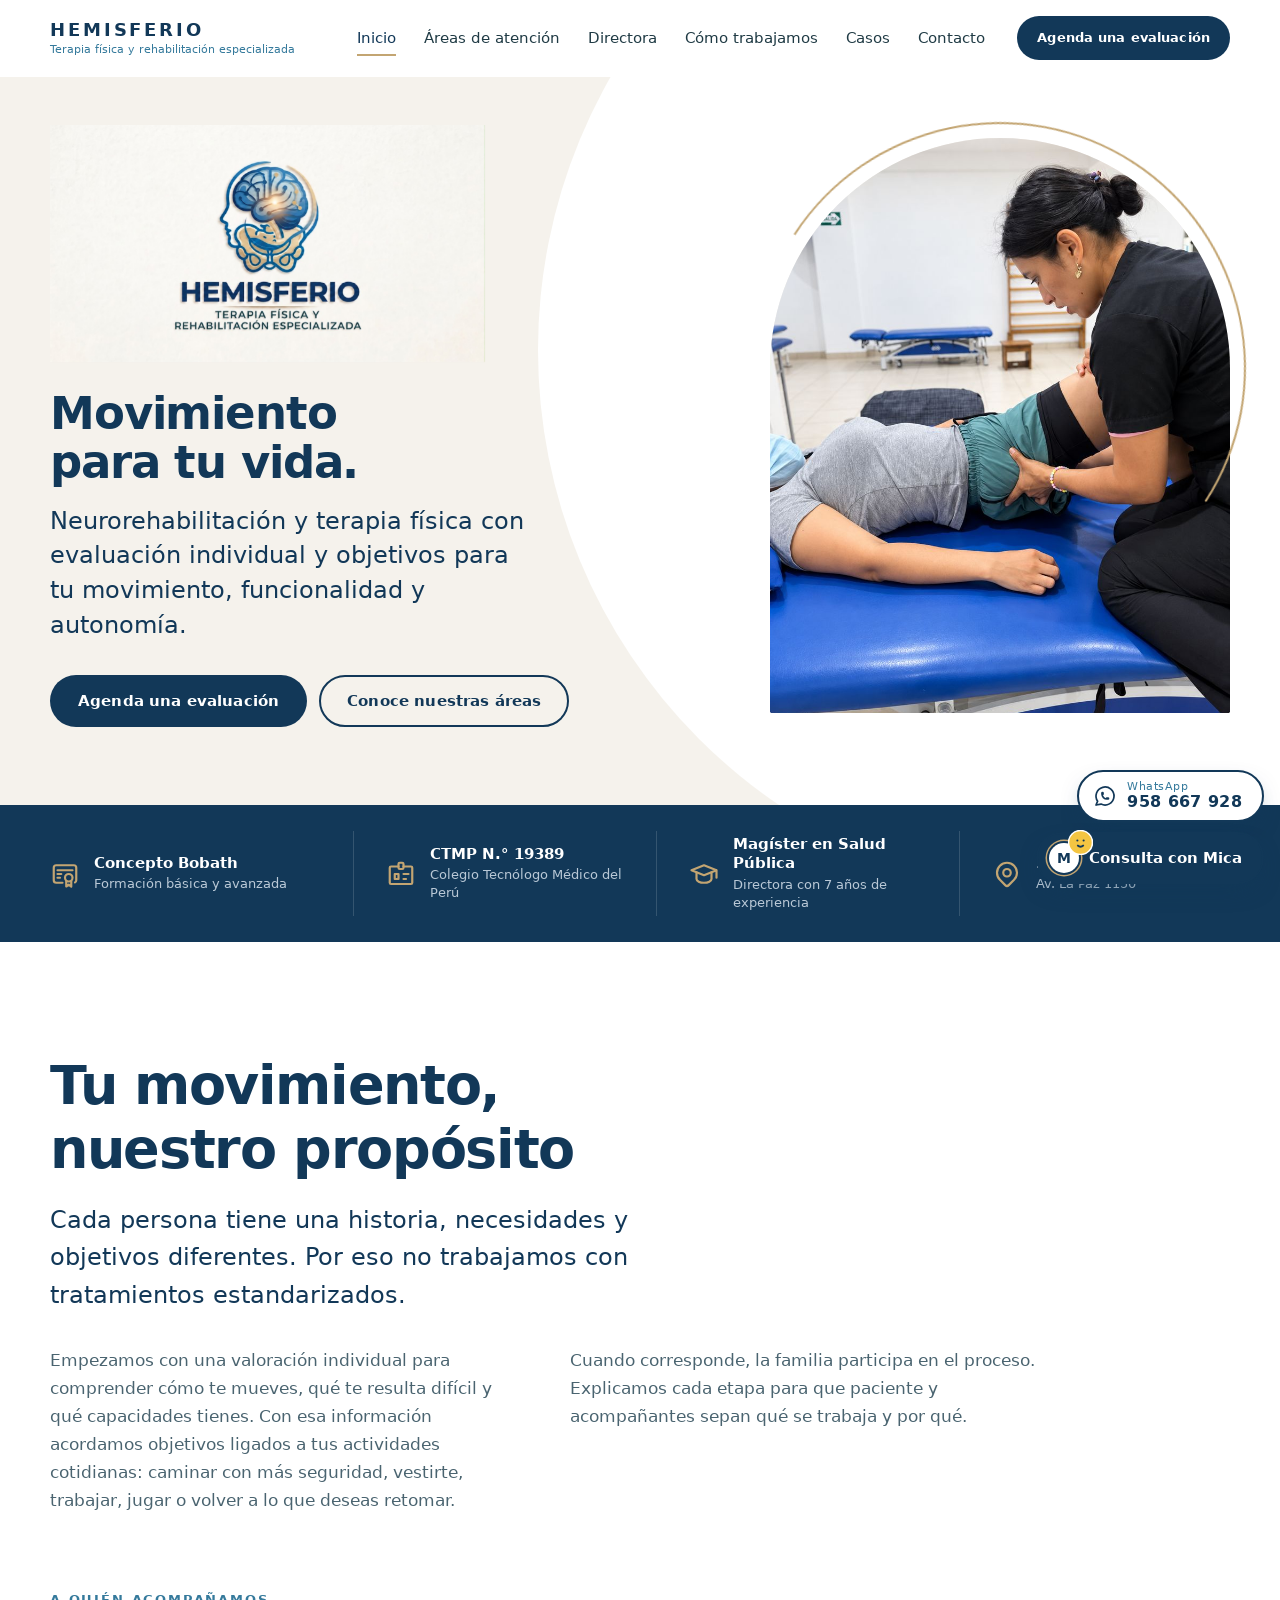
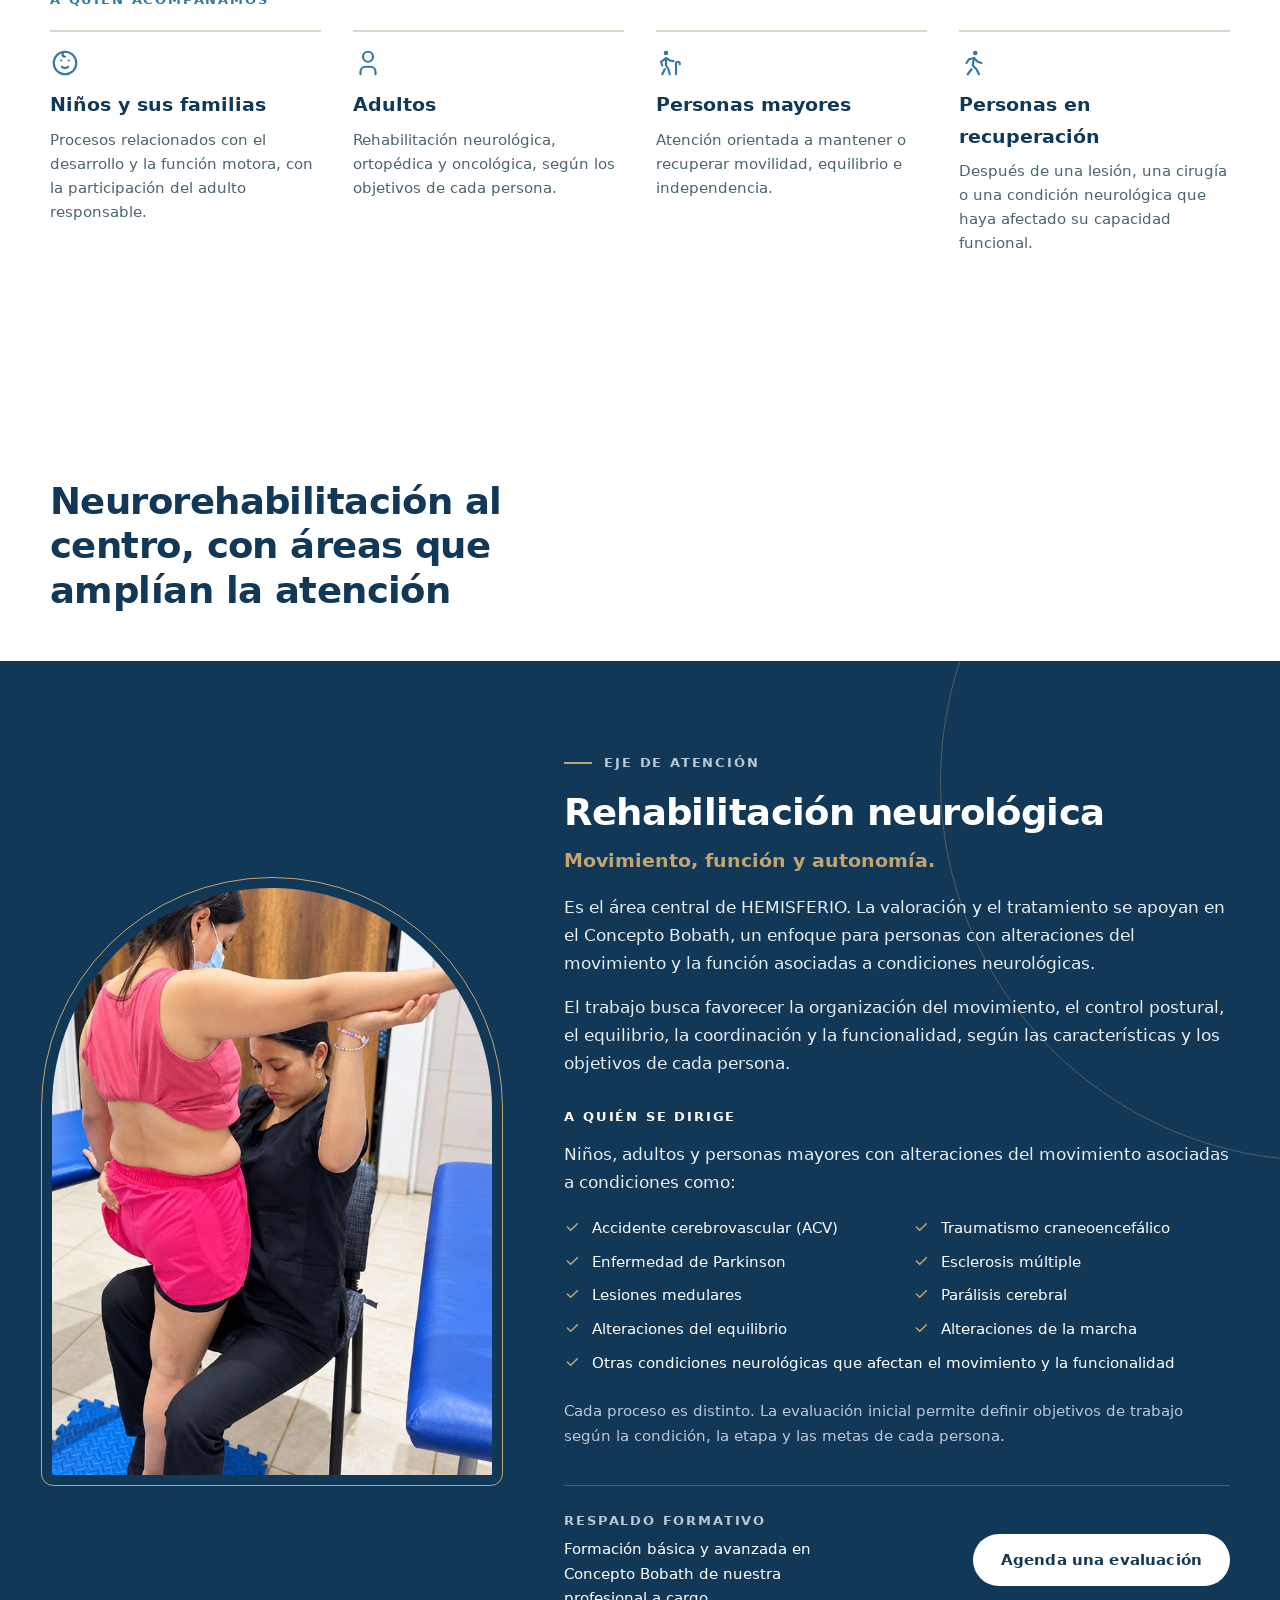
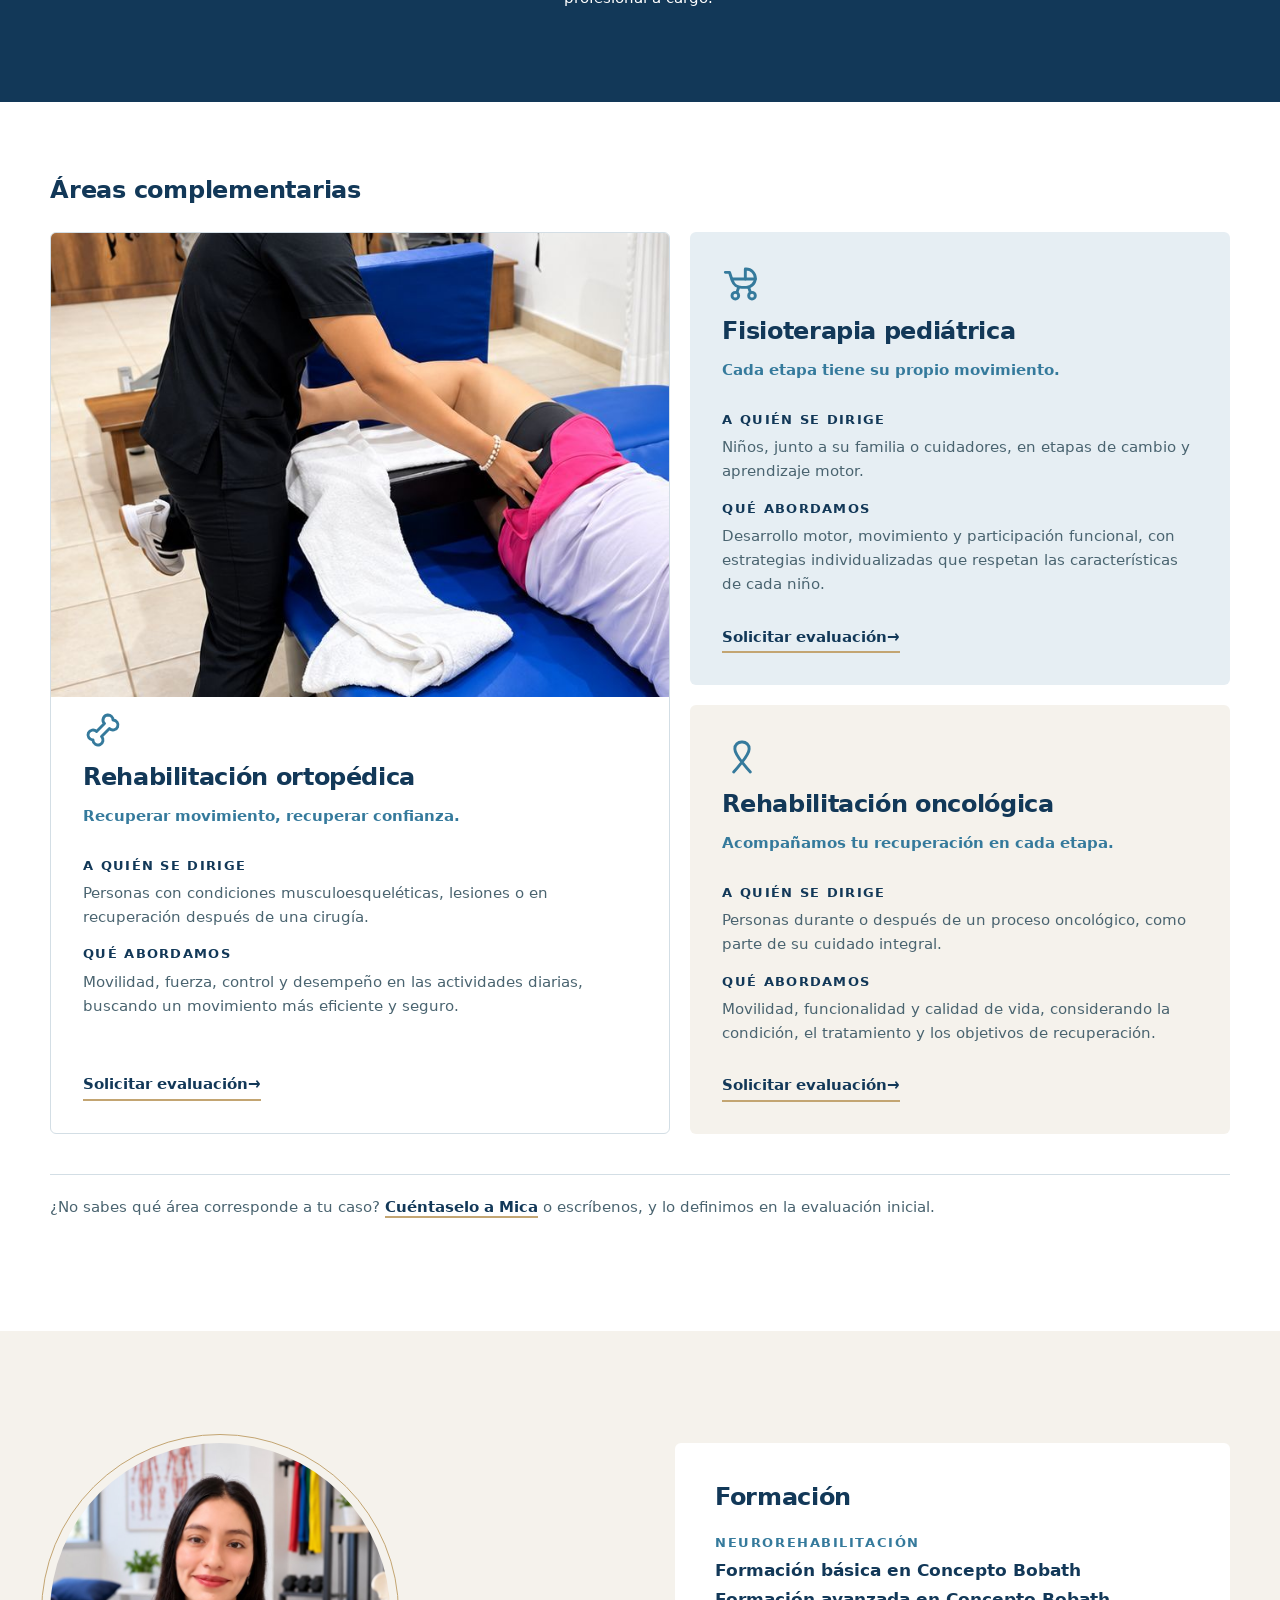
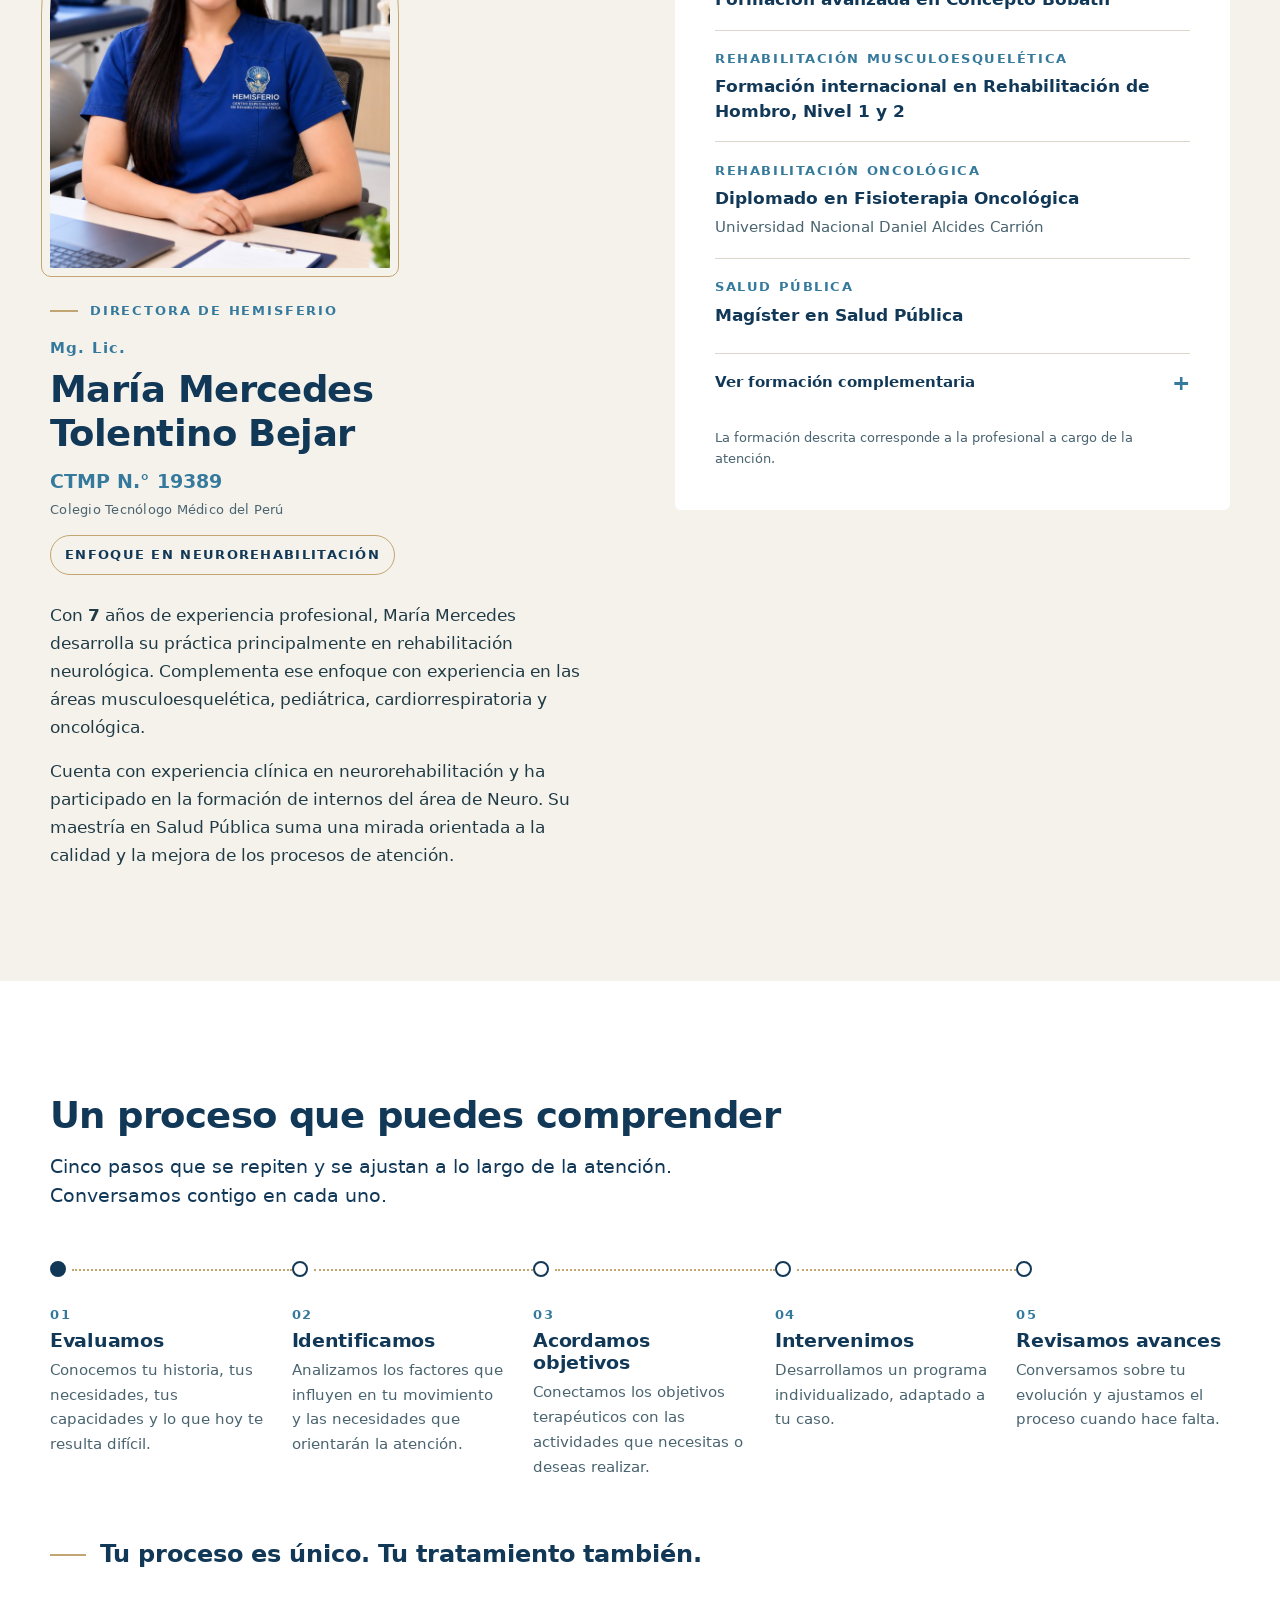
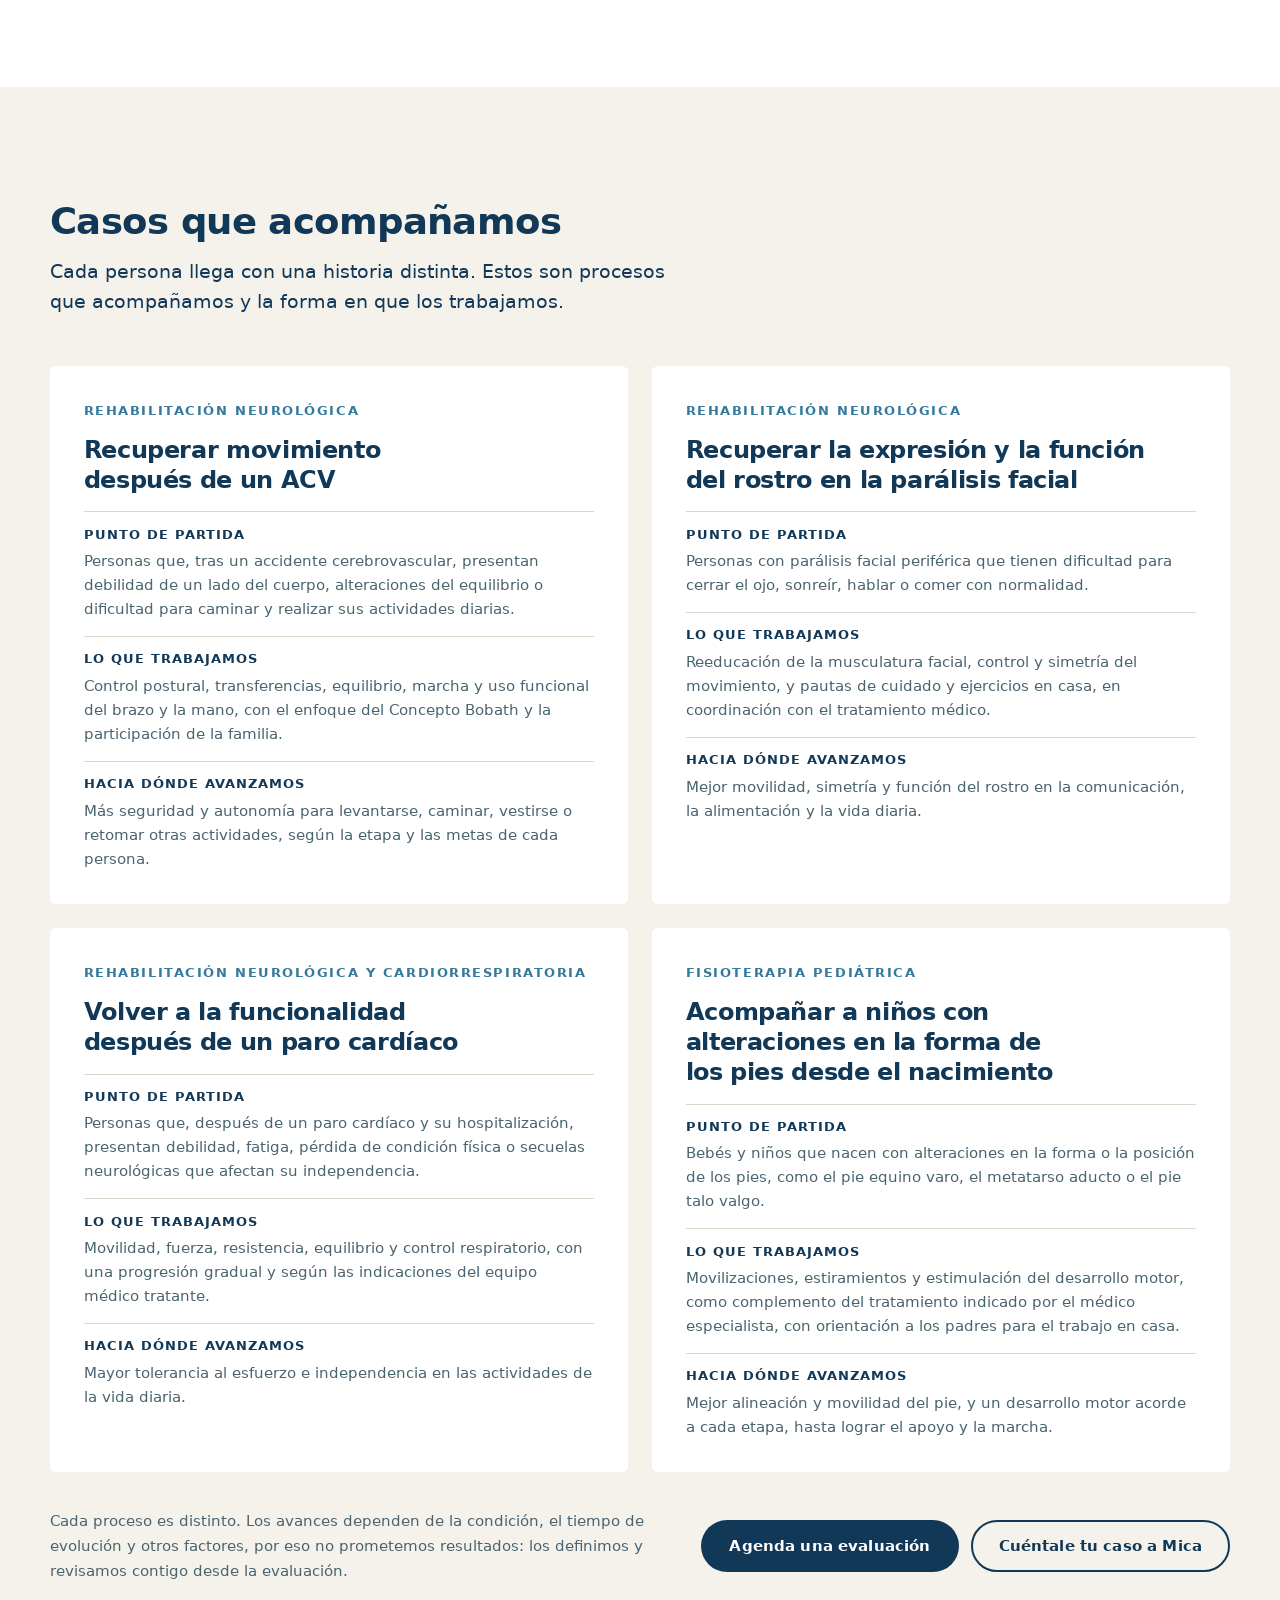
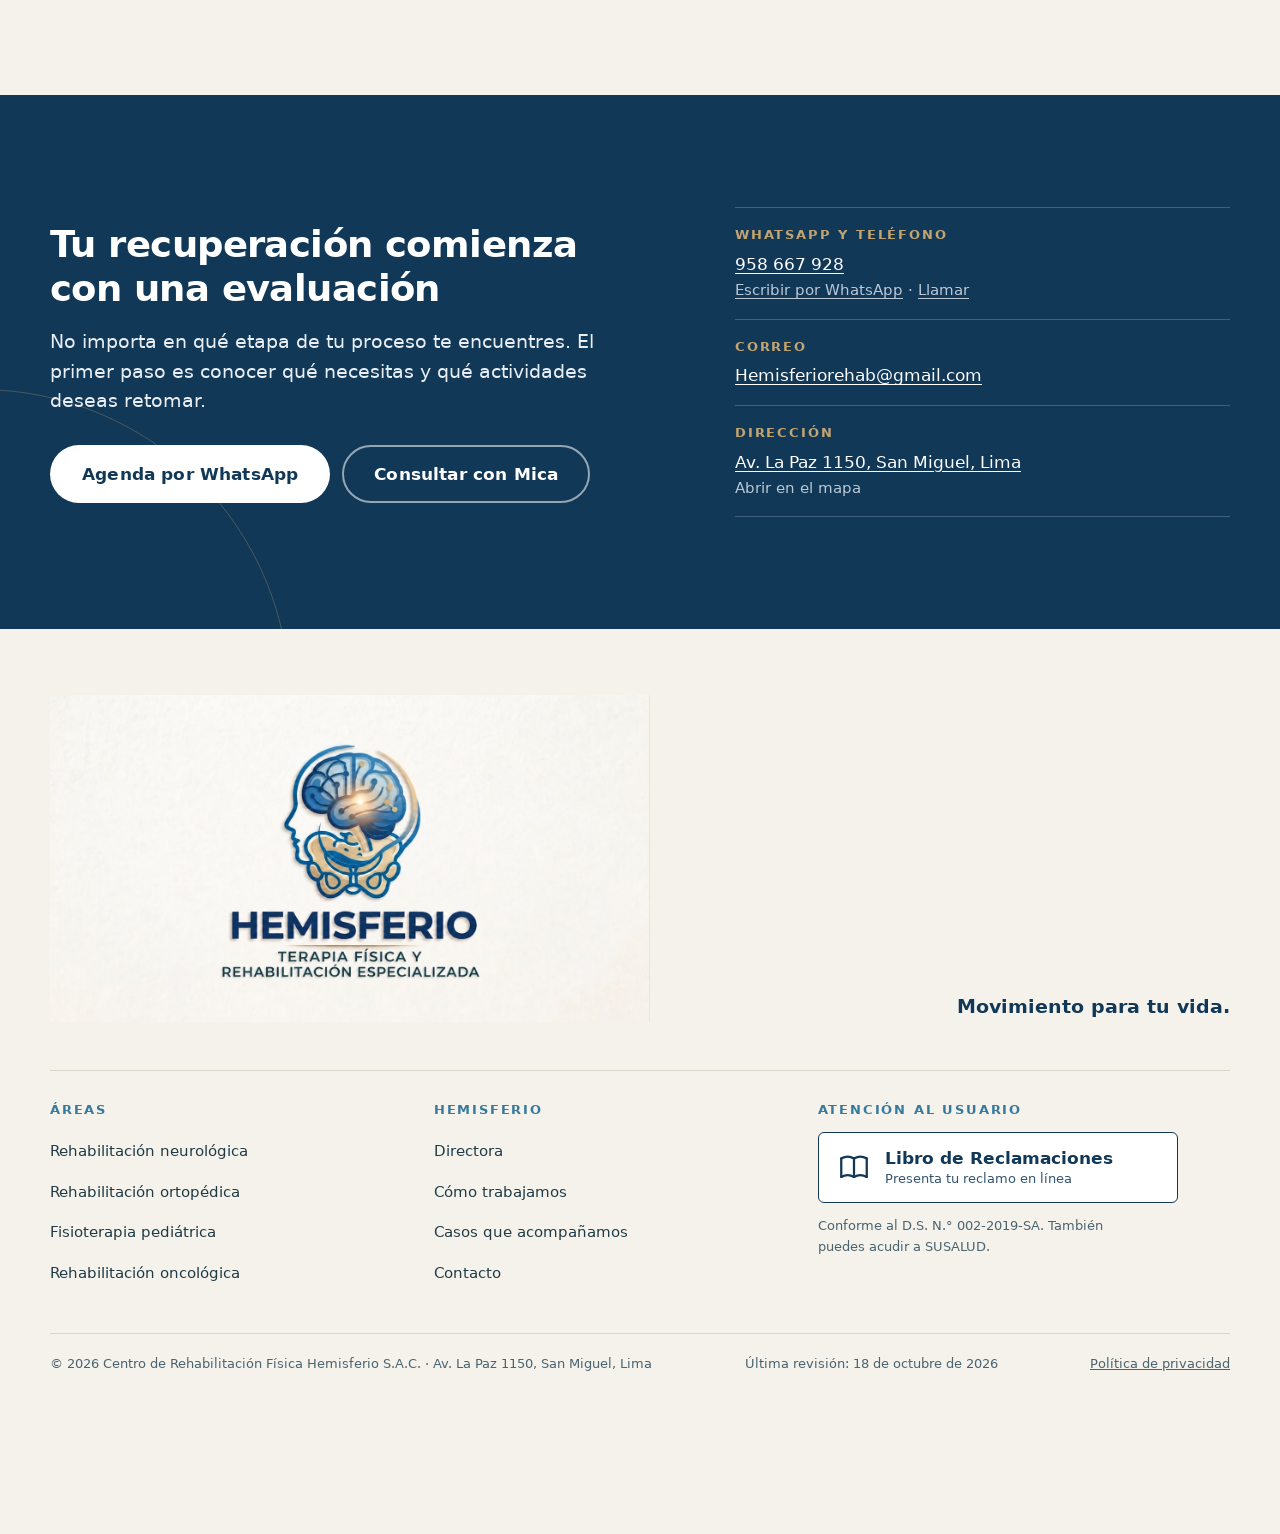
==== commit ade52c01: "Add files via upload" ====
--- a/index.html
+++ b/index.html
@@ -9,10 +9,93 @@
 <meta property="og:title" content="HEMISFERIO · Movimiento para tu vida">
 <meta property="og:description" content="Terapia física y rehabilitación especializada, con énfasis en neurorehabilitación.">
 <meta property="og:type" content="website">
-<meta property="og:image" content="assets/img/hemisferio-logo-principal.jpg">
+<meta property="og:image" content="https://tolentinocj-afk.github.io/web-hemisferio/assets/img/hemisferio-logo-principal.jpg">
+<meta property="og:url" content="https://tolentinocj-afk.github.io/web-hemisferio/">
+<meta property="og:locale" content="es_PE">
+<meta name="twitter:card" content="summary_large_image">
+<link rel="canonical" href="https://tolentinocj-afk.github.io/web-hemisferio/">
+<link rel="icon" type="image/png" sizes="32x32" href="assets/img/favicon-32.png">
+<link rel="icon" type="image/png" sizes="192x192" href="assets/img/icono-192.png">
+<link rel="apple-touch-icon" href="assets/img/icono-180.png">
+<link rel="manifest" href="manifest.webmanifest">
 <link rel="preload" href="assets/fonts/DejaVuSans-Bold.woff2" as="font" type="font/woff2" crossorigin>
 <link rel="preload" href="assets/fonts/DejaVuSans.woff2" as="font" type="font/woff2" crossorigin>
 <link rel="stylesheet" href="css/styles.css">
+<script type="application/ld+json">
+{
+  "@context": "https://schema.org",
+  "@graph": [
+    {
+      "@type": ["Physiotherapy", "MedicalBusiness"],
+      "@id": "https://tolentinocj-afk.github.io/web-hemisferio/#centro",
+      "name": "HEMISFERIO",
+      "legalName": "Centro de Rehabilitación Física Hemisferio S.A.C.",
+      "description": "Terapia física y rehabilitación especializada, con énfasis en neurorehabilitación.",
+      "slogan": "Movimiento para tu vida.",
+      "url": "https://tolentinocj-afk.github.io/web-hemisferio/",
+      "logo": "https://tolentinocj-afk.github.io/web-hemisferio/assets/img/hemisferio-logo-principal.jpg",
+      "image": "https://tolentinocj-afk.github.io/web-hemisferio/assets/img/hemisferio-evaluacion-cadera.jpg",
+      "telephone": "+51958667928",
+      "email": "Hemisferiorehab@gmail.com",
+      "address": {
+        "@type": "PostalAddress",
+        "streetAddress": "Av. La Paz 1150",
+        "addressLocality": "San Miguel",
+        "addressRegion": "Lima",
+        "addressCountry": "PE"
+      },
+      "areaServed": { "@type": "City", "name": "Lima" },
+      "medicalSpecialty": ["Physiotherapy", "Neurologic"],
+      "availableService": [
+        { "@type": "MedicalTherapy", "name": "Rehabilitación neurológica" },
+        { "@type": "MedicalTherapy", "name": "Rehabilitación ortopédica" },
+        { "@type": "MedicalTherapy", "name": "Fisioterapia pediátrica" },
+        { "@type": "MedicalTherapy", "name": "Rehabilitación oncológica" }
+      ],
+      "founder": { "@id": "https://tolentinocj-afk.github.io/web-hemisferio/#directora" },
+      "employee": { "@id": "https://tolentinocj-afk.github.io/web-hemisferio/#directora" }
+    },
+    {
+      "@type": "Person",
+      "@id": "https://tolentinocj-afk.github.io/web-hemisferio/#directora",
+      "name": "María Mercedes Tolentino Bejar",
+      "honorificPrefix": "Mg. Lic.",
+      "jobTitle": "Directora de HEMISFERIO",
+      "image": "https://tolentinocj-afk.github.io/web-hemisferio/assets/img/maria-mercedes-tolentino-bejar.jpg",
+      "worksFor": { "@id": "https://tolentinocj-afk.github.io/web-hemisferio/#centro" },
+      "knowsAbout": ["Neurorehabilitación", "Concepto Bobath", "Terapia física y rehabilitación", "Rehabilitación oncológica", "Rehabilitación de hombro"],
+      "hasCredential": [
+        {
+          "@type": "EducationalOccupationalCredential",
+          "credentialCategory": "Colegiatura profesional",
+          "name": "CTMP N.° 19389",
+          "recognizedBy": { "@type": "Organization", "name": "Colegio Tecnólogo Médico del Perú" }
+        },
+        { "@type": "EducationalOccupationalCredential", "credentialCategory": "degree", "name": "Magíster en Salud Pública" },
+        { "@type": "EducationalOccupationalCredential", "credentialCategory": "certificate", "name": "Formación básica y avanzada en Concepto Bobath" }
+      ]
+    },
+    {
+      "@type": "WebSite",
+      "@id": "https://tolentinocj-afk.github.io/web-hemisferio/#sitio",
+      "url": "https://tolentinocj-afk.github.io/web-hemisferio/",
+      "name": "HEMISFERIO",
+      "inLanguage": "es-PE",
+      "publisher": { "@id": "https://tolentinocj-afk.github.io/web-hemisferio/#centro" }
+    },
+    {
+      "@type": "WebPage",
+      "@id": "https://tolentinocj-afk.github.io/web-hemisferio/#inicio",
+      "url": "https://tolentinocj-afk.github.io/web-hemisferio/",
+      "name": "HEMISFERIO · Terapia física y rehabilitación",
+      "isPartOf": { "@id": "https://tolentinocj-afk.github.io/web-hemisferio/#sitio" },
+      "about": { "@id": "https://tolentinocj-afk.github.io/web-hemisferio/#centro" },
+      "inLanguage": "es-PE",
+      "dateModified": "2026-10-18"
+    }
+  ]
+}
+</script>
 </head>
 <body>
 <!--BODY-START-->
@@ -58,21 +141,11 @@
              alt="HEMISFERIO, terapia física y rehabilitación especializada">
       </h1>
       <p class="hero-tagline">Movimiento para tu vida.</p>
-      <p class="hero-sub">Con énfasis en neurorehabilitación.</p>
-      <p class="hero-text">Te acompañamos con una evaluación individual y objetivos orientados a tu movimiento, funcionalidad y autonomía.</p>
+      <p class="hero-sub">Neurorehabilitación y terapia física con evaluación individual y objetivos para tu movimiento, funcionalidad y autonomía.</p>
       <div class="hero-actions">
         <a class="btn btn-primary" href="#contacto" data-cta>Agenda una evaluación</a>
         <a class="btn btn-ghost" href="#areas">Conoce nuestras áreas</a>
       </div>
-      <button class="mica-inline" type="button" data-mica-open>
-        <span class="mica-dot has-smile" aria-hidden="true">M</span>
-        ¿Tienes dudas? Cuéntaselas a Mica, nuestra asistente
-      </button>
-      <ul class="attrs" aria-label="Lo que nos define">
-        <li>Atención individual</li>
-        <li>Enfoque funcional</li>
-        <li>Acompañamiento</li>
-      </ul>
     </div>
 
     <figure class="hero-media">
@@ -85,39 +158,48 @@
   </div>
 </section>
 
+<!-- B2. RESPALDO PROFESIONAL -->
+<section class="creds" aria-label="Respaldo profesional">
+  <ul class="wrap creds-list">
+    <li><svg class="creds-icon" viewBox="0 0 24 24" fill="none" stroke="currentColor" stroke-width="1.75" stroke-linecap="round" stroke-linejoin="round" aria-hidden="true" focusable="false"><path d="M15 15m-3 0a3 3 0 1 0 6 0a3 3 0 1 0 -6 0"/><path d="M13 17.5v4.5l2 -1.5l2 1.5v-4.5"/><path d="M10 19h-5a2 2 0 0 1 -2 -2v-10c0 -1.1 .9 -2 2 -2h14a2 2 0 0 1 2 2v10a2 2 0 0 1 -1 1.73"/><path d="M6 9l12 0"/><path d="M6 12l3 0"/><path d="M6 15l2 0"/></svg><div><strong>Concepto Bobath</strong><span>Formación básica y avanzada</span></div></li>
+    <li><svg class="creds-icon" viewBox="0 0 24 24" fill="none" stroke="currentColor" stroke-width="1.75" stroke-linecap="round" stroke-linejoin="round" aria-hidden="true" focusable="false"><path d="M7 12h3v4h-3z"/><path d="M10 6h-6a1 1 0 0 0 -1 1v12a1 1 0 0 0 1 1h16a1 1 0 0 0 1 -1v-12a1 1 0 0 0 -1 -1h-6"/><path d="M10 3m0 1a1 1 0 0 1 1 -1h2a1 1 0 0 1 1 1v3a1 1 0 0 1 -1 1h-2a1 1 0 0 1 -1 -1z"/><path d="M14 16h2"/><path d="M14 12h4"/></svg><div><strong>CTMP N.° 19389</strong><span>Colegio Tecnólogo Médico del Perú</span></div></li>
+    <li><svg class="creds-icon" viewBox="0 0 24 24" fill="none" stroke="currentColor" stroke-width="1.75" stroke-linecap="round" stroke-linejoin="round" aria-hidden="true" focusable="false"><path d="M22 9l-10 -4l-10 4l10 4l10 -4v6"/><path d="M6 10.6v5.4a6 3 0 0 0 12 0v-5.4"/></svg><div><strong>Magíster en Salud Pública</strong><span>Directora con 7 años de experiencia</span></div></li>
+    <li><svg class="creds-icon" viewBox="0 0 24 24" fill="none" stroke="currentColor" stroke-width="1.75" stroke-linecap="round" stroke-linejoin="round" aria-hidden="true" focusable="false"><path d="M9 11a3 3 0 1 0 6 0a3 3 0 0 0 -6 0"/><path d="M17.657 16.657l-4.243 4.243a2 2 0 0 1 -2.827 0l-4.244 -4.243a8 8 0 1 1 11.314 0z"/></svg><div><strong>San Miguel, Lima</strong><span>Av. La Paz 1150</span></div></li>
+  </ul>
+</section>
+
 <!-- C. PROPÓSITO -->
 <section class="band" id="proposito" aria-labelledby="prop-title">
   <div class="wrap">
-    <div class="split">
-      <div class="split-text">
-        <p class="eyebrow">Nuestro propósito</p>
-        <h2 id="prop-title">Tu movimiento, nuestro propósito</h2>
-        <p class="lead">Cada persona tiene una historia, necesidades y objetivos diferentes. Por eso no trabajamos con tratamientos estandarizados.</p>
+    <div class="manifesto">
+      <h2 id="prop-title">Tu movimiento, nuestro propósito</h2>
+      <p class="lead">Cada persona tiene una historia, necesidades y objetivos diferentes. Por eso no trabajamos con tratamientos estandarizados.</p>
+      <div class="manifesto-cols">
         <p>Empezamos con una valoración individual para comprender cómo te mueves, qué te resulta difícil y qué capacidades tienes. Con esa información acordamos objetivos ligados a tus actividades cotidianas: caminar con más seguridad, vestirte, trabajar, jugar o volver a lo que deseas retomar.</p>
         <p>Cuando corresponde, la familia participa en el proceso. Explicamos cada etapa para que paciente y acompañantes sepan qué se trabaja y por qué.</p>
       </div>
-      <figure class="split-media">
-        <img src="assets/img/hemisferio-movilizacion.jpg" width="730" height="921" loading="lazy"
-             alt="Terapeuta de pie moviliza la pierna y la cadera de una paciente recostada sobre la camilla.">
-      </figure>
     </div>
 
     <div class="who" aria-labelledby="who-title">
       <h3 id="who-title" class="who-title">A quién acompañamos</h3>
       <ul class="who-list">
         <li>
+          <svg class="who-icon" viewBox="0 0 24 24" fill="none" stroke="currentColor" stroke-width="1.75" stroke-linecap="round" stroke-linejoin="round" aria-hidden="true" focusable="false"><path d="M12 12m-9 0a9 9 0 1 0 18 0a9 9 0 1 0 -18 0"/><path d="M9 10l.01 0"/><path d="M15 10l.01 0"/><path d="M9.5 15a3.5 3.5 0 0 0 5 0"/><path d="M12 3a2 2 0 0 0 0 4"/></svg>
           <strong>Niños y sus familias</strong>
           <span>Procesos relacionados con el desarrollo y la función motora, con la participación del adulto responsable.</span>
         </li>
         <li>
+          <svg class="who-icon" viewBox="0 0 24 24" fill="none" stroke="currentColor" stroke-width="1.75" stroke-linecap="round" stroke-linejoin="round" aria-hidden="true" focusable="false"><path d="M8 7a4 4 0 1 0 8 0a4 4 0 0 0 -8 0"/><path d="M6 21v-2a4 4 0 0 1 4 -4h4a4 4 0 0 1 4 4v2"/></svg>
           <strong>Adultos</strong>
           <span>Rehabilitación neurológica, ortopédica y oncológica, según los objetivos de cada persona.</span>
         </li>
         <li>
+          <svg class="who-icon" viewBox="0 0 24 24" fill="none" stroke="currentColor" stroke-width="1.75" stroke-linecap="round" stroke-linejoin="round" aria-hidden="true" focusable="false"><path d="M11 21l-1 -4l-2 -3v-6"/><path d="M5 14l-1 -3l4 -3l3 2l3 .5"/><path d="M8 4m-1 0a1 1 0 1 0 2 0a1 1 0 1 0 -2 0"/><path d="M7 17l-2 4"/><path d="M16 21v-8.5a1.5 1.5 0 0 1 3 0v.5"/></svg>
           <strong>Personas mayores</strong>
           <span>Atención orientada a mantener o recuperar movilidad, equilibrio e independencia.</span>
         </li>
         <li>
+          <svg class="who-icon" viewBox="0 0 24 24" fill="none" stroke="currentColor" stroke-width="1.75" stroke-linecap="round" stroke-linejoin="round" aria-hidden="true" focusable="false"><path d="M13 4m-1 0a1 1 0 1 0 2 0a1 1 0 1 0 -2 0"/><path d="M7 21l3 -4"/><path d="M16 21l-2 -4l-3 -3l1 -6"/><path d="M6 12l2 -3l4 -1l3 3l3 1"/></svg>
           <strong>Personas en recuperación</strong>
           <span>Después de una lesión, una cirugía o una condición neurológica que haya afectado su capacidad funcional.</span>
         </li>
@@ -129,7 +211,6 @@
 <!-- D. ÁREAS DE ATENCIÓN -->
 <section class="areas" id="areas" aria-labelledby="areas-title">
   <div class="wrap areas-head">
-    <p class="eyebrow">Áreas de atención</p>
     <h2 id="areas-title">Neurorehabilitación al centro, con áreas que amplían la atención</h2>
   </div>
 
@@ -151,15 +232,15 @@
         <h4 class="neuro-sub">A quién se dirige</h4>
         <p>Niños, adultos y personas mayores con alteraciones del movimiento asociadas a condiciones como:</p>
         <ul class="conditions">
-          <li>Accidente cerebrovascular (ACV)</li>
-          <li>Traumatismo craneoencefálico</li>
-          <li>Enfermedad de Parkinson</li>
-          <li>Esclerosis múltiple</li>
-          <li>Lesiones medulares</li>
-          <li>Parálisis cerebral</li>
-          <li>Alteraciones del equilibrio</li>
-          <li>Alteraciones de la marcha</li>
-          <li class="wide">Otras condiciones neurológicas que afectan el movimiento y la funcionalidad</li>
+          <li><svg class="cond-icon" viewBox="0 0 24 24" fill="none" stroke="currentColor" stroke-width="2.25" stroke-linecap="round" stroke-linejoin="round" aria-hidden="true" focusable="false"><path d="M5 12l5 5l10 -10"/></svg>Accidente cerebrovascular (ACV)</li>
+          <li><svg class="cond-icon" viewBox="0 0 24 24" fill="none" stroke="currentColor" stroke-width="2.25" stroke-linecap="round" stroke-linejoin="round" aria-hidden="true" focusable="false"><path d="M5 12l5 5l10 -10"/></svg>Traumatismo craneoencefálico</li>
+          <li><svg class="cond-icon" viewBox="0 0 24 24" fill="none" stroke="currentColor" stroke-width="2.25" stroke-linecap="round" stroke-linejoin="round" aria-hidden="true" focusable="false"><path d="M5 12l5 5l10 -10"/></svg>Enfermedad de Parkinson</li>
+          <li><svg class="cond-icon" viewBox="0 0 24 24" fill="none" stroke="currentColor" stroke-width="2.25" stroke-linecap="round" stroke-linejoin="round" aria-hidden="true" focusable="false"><path d="M5 12l5 5l10 -10"/></svg>Esclerosis múltiple</li>
+          <li><svg class="cond-icon" viewBox="0 0 24 24" fill="none" stroke="currentColor" stroke-width="2.25" stroke-linecap="round" stroke-linejoin="round" aria-hidden="true" focusable="false"><path d="M5 12l5 5l10 -10"/></svg>Lesiones medulares</li>
+          <li><svg class="cond-icon" viewBox="0 0 24 24" fill="none" stroke="currentColor" stroke-width="2.25" stroke-linecap="round" stroke-linejoin="round" aria-hidden="true" focusable="false"><path d="M5 12l5 5l10 -10"/></svg>Parálisis cerebral</li>
+          <li><svg class="cond-icon" viewBox="0 0 24 24" fill="none" stroke="currentColor" stroke-width="2.25" stroke-linecap="round" stroke-linejoin="round" aria-hidden="true" focusable="false"><path d="M5 12l5 5l10 -10"/></svg>Alteraciones del equilibrio</li>
+          <li><svg class="cond-icon" viewBox="0 0 24 24" fill="none" stroke="currentColor" stroke-width="2.25" stroke-linecap="round" stroke-linejoin="round" aria-hidden="true" focusable="false"><path d="M5 12l5 5l10 -10"/></svg>Alteraciones de la marcha</li>
+          <li class="wide"><svg class="cond-icon" viewBox="0 0 24 24" fill="none" stroke="currentColor" stroke-width="2.25" stroke-linecap="round" stroke-linejoin="round" aria-hidden="true" focusable="false"><path d="M5 12l5 5l10 -10"/></svg>Otras condiciones neurológicas que afectan el movimiento y la funcionalidad</li>
         </ul>
         <p class="note">Cada proceso es distinto. La evaluación inicial permite definir objetivos de trabajo según la condición, la etapa y las metas de cada persona.</p>
 
@@ -173,12 +254,14 @@
 
   <div class="wrap">
     <h3 class="comp-title">Áreas complementarias</h3>
-    <div class="comp-grid">
-
-      <article class="area" id="ortopedica" aria-labelledby="orto-title">
-        <svg class="area-icon" viewBox="0 0 48 48" aria-hidden="true" focusable="false">
-          <circle cx="14" cy="14" r="6"/><circle cx="34" cy="34" r="6"/><path d="M18.5 18.5 29.5 29.5"/><path d="M8 26c4 0 8 2 10 6M40 22c-4 0-8-2-10-6"/>
-        </svg>
+    <div class="bento">
+
+      <article class="area area-feature" id="ortopedica" aria-labelledby="orto-title">
+        <figure class="area-media">
+          <img src="assets/img/hemisferio-movilizacion.jpg" width="730" height="921" loading="lazy"
+               alt="Terapeuta de pie moviliza la pierna y la cadera de una paciente recostada sobre la camilla.">
+        </figure>
+        <svg class="area-icon" viewBox="0 0 24 24" fill="none" stroke="currentColor" stroke-width="1.5" stroke-linecap="round" stroke-linejoin="round" aria-hidden="true" focusable="false"><path d="M15 3a3 3 0 0 1 3 3a3 3 0 1 1 -2.12 5.122l-4.758 4.758a3 3 0 1 1 -5.117 2.297l0 -.177l-.176 0a3 3 0 1 1 2.298 -5.115l4.758 -4.758a3 3 0 0 1 2.12 -5.122z"/></svg>
         <h4 id="orto-title">Rehabilitación ortopédica</h4>
         <p class="area-motto">Recuperar movimiento, recuperar confianza.</p>
         <dl>
@@ -190,10 +273,8 @@
         <a class="area-link" href="#contacto" data-cta data-area="rehabilitación ortopédica">Solicitar evaluación<span aria-hidden="true"> →</span></a>
       </article>
 
-      <article class="area" id="pediatrica" aria-labelledby="pedia-title">
-        <svg class="area-icon" viewBox="0 0 48 48" aria-hidden="true" focusable="false">
-          <circle cx="24" cy="11" r="5"/><path d="M24 17v13M15 22l9 3 9-3M18 41l6-11 6 11"/>
-        </svg>
+      <article class="area area-tint" id="pediatrica" aria-labelledby="pedia-title">
+        <svg class="area-icon" viewBox="0 0 24 24" fill="none" stroke="currentColor" stroke-width="1.5" stroke-linecap="round" stroke-linejoin="round" aria-hidden="true" focusable="false"><path d="M8 19m-2 0a2 2 0 1 0 4 0a2 2 0 1 0 -4 0"/><path d="M18 19m-2 0a2 2 0 1 0 4 0a2 2 0 1 0 -4 0"/><path d="M2 5h2.5l1.632 4.897a6 6 0 0 0 5.693 4.103h2.675a5.5 5.5 0 0 0 0 -11h-.5v6"/><path d="M6 9h14"/><path d="M9 17l1 -3"/><path d="M16 14l1 3"/></svg>
         <h4 id="pedia-title">Fisioterapia pediátrica</h4>
         <p class="area-motto">Cada etapa tiene su propio movimiento.</p>
         <dl>
@@ -205,10 +286,8 @@
         <a class="area-link" href="#contacto" data-cta data-area="fisioterapia pediátrica">Solicitar evaluación<span aria-hidden="true"> →</span></a>
       </article>
 
-      <article class="area" id="oncologica" aria-labelledby="onco-title">
-        <svg class="area-icon" viewBox="0 0 48 48" aria-hidden="true" focusable="false">
-          <path d="M24 6c-5 0-8 4-8 8 0 5 4 10 8 15 4-5 8-10 8-15 0-4-3-8-8-8Z"/><path d="M20 24 11 42l6-2 3 5 8-16M28 24l9 18-6-2-3 5-4-8"/>
-        </svg>
+      <article class="area area-ivory" id="oncologica" aria-labelledby="onco-title">
+        <svg class="area-icon" viewBox="0 0 24 24" fill="none" stroke="currentColor" stroke-width="1.5" stroke-linecap="round" stroke-linejoin="round" aria-hidden="true" focusable="false"><path d="M7 21s9.286 -9.841 9.286 -13.841a3.864 3.864 0 0 0 -1.182 -3.008a4.13 4.13 0 0 0 -3.104 -1.144a4.13 4.13 0 0 0 -3.104 1.143a3.864 3.864 0 0 0 -1.182 3.01c0 4 9.286 13.84 9.286 13.84"/></svg>
         <h4 id="onco-title">Rehabilitación oncológica</h4>
         <p class="area-motto">Acompañamos tu recuperación en cada etapa.</p>
         <dl>
@@ -221,10 +300,8 @@
       </article>
 
       <!-- Suelo pélvico: PREPARADA Y DESACTIVADA (secciones.sueloPelvico) -->
-      <article class="area" id="suelo-pelvico" aria-labelledby="sp-title" data-feature="sueloPelvico" hidden>
-        <svg class="area-icon" viewBox="0 0 48 48" aria-hidden="true" focusable="false">
-          <path d="M8 18c4 0 7 3 9 7 2 5 4 8 7 8s5-3 7-8c2-4 5-7 9-7"/><path d="M8 18c0 10 6 18 16 20 10-2 16-10 16-20"/>
-        </svg>
+      <article class="area area-ivory" id="suelo-pelvico" aria-labelledby="sp-title" data-feature="sueloPelvico" hidden>
+        <svg class="area-icon" viewBox="0 0 24 24" fill="none" stroke="currentColor" stroke-width="1.5" stroke-linecap="round" stroke-linejoin="round" aria-hidden="true" focusable="false"><path d="M19.5 12.572l-7.5 7.428l-7.5 -7.428a5 5 0 1 1 7.5 -6.566a5 5 0 1 1 7.5 6.572"/><path d="M12 6l-3.293 3.293a1 1 0 0 0 0 1.414l.543 .543c.69 .69 1.81 .69 2.5 0l1 -1a3.182 3.182 0 0 1 4.5 0l2.25 2.25"/><path d="M12.5 15.5l2 2"/><path d="M15 13l2 2"/></svg>
         <h4 id="sp-title">Rehabilitación de suelo pélvico</h4>
         <p class="area-motto">Cuidar tu salud también es recuperar función.</p>
         <dl>
@@ -302,11 +379,8 @@
 <!-- F. CÓMO TRABAJAMOS -->
 <section class="process" id="como-trabajamos" aria-labelledby="proc-title">
   <div class="wrap">
-    <div class="process-head">
-      <div>
-        <p class="eyebrow">Cómo trabajamos</p>
-        <h2 id="proc-title">Un proceso que puedes comprender</h2>
-      </div>
+    <div class="stack-head">
+      <h2 id="proc-title">Un proceso que puedes comprender</h2>
       <p class="lead">Cinco pasos que se repiten y se ajustan a lo largo de la atención. Conversamos contigo en cada uno.</p>
     </div>
 
@@ -347,11 +421,8 @@
      paciente o su representante. -->
 <section class="band band-ivory casos" id="casos" aria-labelledby="casos-title">
   <div class="wrap">
-    <div class="casos-head">
-      <div>
-        <p class="eyebrow">Casos que acompañamos</p>
-        <h2 id="casos-title">Procesos de recuperación en HEMISFERIO</h2>
-      </div>
+    <div class="stack-head">
+      <h2 id="casos-title">Casos que acompañamos</h2>
       <p class="lead">Cada persona llega con una historia distinta. Estos son procesos que acompañamos y la forma en que los trabajamos.</p>
     </div>
 
@@ -427,7 +498,6 @@
 <section class="contact" id="contacto" aria-labelledby="contact-title">
   <div class="wrap contact-grid">
     <div class="contact-copy">
-      <p class="eyebrow eyebrow-light">Contacto</p>
       <h2 id="contact-title">Tu recuperación comienza con una evaluación</h2>
       <p>No importa en qué etapa de tu proceso te encuentres. El primer paso es conocer qué necesitas y qué actividades deseas retomar.</p>
       <div class="contact-actions">
@@ -474,7 +544,7 @@
     <div class="footer-claims">
       <h2>Atención al usuario</h2>
       <button class="claims-btn" type="button" data-libro-open>
-        <svg viewBox="0 0 32 32" aria-hidden="true" focusable="false"><path d="M5 6.5c3.5-1.3 7.2-1 11 1.2v18.6c-3.8-2.2-7.5-2.5-11-1.2Z"/><path d="M27 6.5c-3.5-1.3-7.2-1-11 1.2v18.6c3.8-2.2 7.5-2.5 11-1.2Z"/></svg>
+        <svg class="claims-icon" viewBox="0 0 24 24" fill="none" stroke="currentColor" stroke-width="1.5" stroke-linecap="round" stroke-linejoin="round" aria-hidden="true" focusable="false"><path d="M3 19a9 9 0 0 1 9 0a9 9 0 0 1 9 0"/><path d="M3 6a9 9 0 0 1 9 0a9 9 0 0 1 9 0"/><path d="M3 6l0 13"/><path d="M12 6l0 13"/><path d="M21 6l0 13"/></svg>
         <span><strong>Libro de Reclamaciones</strong><small>Presenta tu reclamo en línea</small></span>
       </button>
       <p class="claims-note">Conforme al D.S. N.° 002-2019-SA. También puedes acudir a SUSALUD.</p>
@@ -482,6 +552,7 @@
   </div>
   <div class="wrap footer-legal">
     <p>© <span data-year>2026</span> <span data-legal-id>HEMISFERIO</span></p>
+    <p><time data-revision hidden></time></p>
     <ul data-legal-links hidden></ul>
   </div>
 </footer>
@@ -489,7 +560,7 @@
 <!-- Accesos persistentes: WhatsApp y Mica -->
 <div class="floaters" data-floaters>
   <a class="wa-float" href="#" data-cta data-wa-only hidden>
-    <svg viewBox="0 0 24 24" aria-hidden="true" focusable="false"><path d="M4 20l1.3-3.9A8 8 0 1 1 8.3 19Z"/><path d="M9.2 8.4c.3-.4.9-.4 1.1 0l.6 1.3c.1.3 0 .6-.2.8l-.5.5a5.5 5.5 0 0 0 2.8 2.8l.5-.5c.2-.2.5-.3.8-.2l1.3.6c.4.2.4.8 0 1.1-.6.6-1.5.9-2.4.6a8 8 0 0 1-4.7-4.7c-.3-.9 0-1.8.7-2.3Z"/></svg>
+    <svg class="wa-icon" viewBox="0 0 24 24" fill="none" stroke="currentColor" stroke-width="1.75" stroke-linecap="round" stroke-linejoin="round" aria-hidden="true" focusable="false"><path d="M3 21l1.65 -3.8a9 9 0 1 1 3.4 2.9l-5.05 .9"/><path d="M9 10a.5 .5 0 0 0 1 0v-1a.5 .5 0 0 0 -1 0v1a5 5 0 0 0 5 5h1a.5 .5 0 0 0 0 -1h-1a.5 .5 0 0 0 0 1"/></svg>
     <span class="wa-text"><small>WhatsApp</small><strong data-wa-number>958 667 928</strong></span>
   </a>
   <button class="mica-launcher" type="button" data-mica-open aria-controls="mica" aria-expanded="false" hidden>
@@ -507,10 +578,10 @@
       <p>Asistente virtual de HEMISFERIO</p>
     </div>
     <button class="mica-restart" type="button" data-mica-restart aria-label="Empezar de nuevo" title="Empezar de nuevo">
-      <svg viewBox="0 0 24 24" aria-hidden="true" focusable="false"><path d="M4 12a8 8 0 1 0 2.4-5.7"/><path d="M4 4v4h4"/></svg>
+      <svg class="ui-icon" viewBox="0 0 24 24" fill="none" stroke="currentColor" stroke-width="2" stroke-linecap="round" stroke-linejoin="round" aria-hidden="true" focusable="false"><path d="M20 11a8.1 8.1 0 0 0 -15.5 -2m-.5 -4v4h4"/><path d="M4 13a8.1 8.1 0 0 0 15.5 2m.5 4v-4h-4"/></svg>
     </button>
     <button class="mica-close" type="button" data-mica-close aria-label="Cerrar asistente">
-      <svg viewBox="0 0 24 24" aria-hidden="true" focusable="false"><path d="M6 6l12 12M18 6 6 18"/></svg>
+      <svg class="ui-icon" viewBox="0 0 24 24" fill="none" stroke="currentColor" stroke-width="2" stroke-linecap="round" stroke-linejoin="round" aria-hidden="true" focusable="false"><path d="M18 6l-12 12"/><path d="M6 6l12 12"/></svg>
     </button>
   </header>
   <div class="mica-log" data-mica-log role="log" aria-live="polite" aria-relevant="additions"></div>
@@ -519,10 +590,10 @@
     <label class="sr-only" for="mica-input">Escribe tu mensaje</label>
     <input id="mica-input" type="text" maxlength="600" placeholder="Escribe tu mensaje…" data-mica-input>
     <button type="submit" aria-label="Enviar">
-      <svg viewBox="0 0 24 24" aria-hidden="true" focusable="false"><path d="M4 12h15M13 6l6 6-6 6"/></svg>
+      <svg class="ui-icon" viewBox="0 0 24 24" fill="none" stroke="currentColor" stroke-width="2" stroke-linecap="round" stroke-linejoin="round" aria-hidden="true" focusable="false"><path d="M10 14l11 -11"/><path d="M21 3l-6.5 18a.55 .55 0 0 1 -1 0l-3.5 -7l-7 -3.5a.55 .55 0 0 1 0 -1l18 -6.5"/></svg>
     </button>
   </form>
-  <p class="mica-legal">Mica orienta y ayuda a agendar; no da diagnósticos. No guardamos esta conversación: solo se envía si decides continuar por WhatsApp.</p>
+  <p class="mica-legal">Mica orienta y ayuda a agendar; no da diagnósticos. No guardamos esta conversación: solo se envía si decides continuar por WhatsApp. <a href="politica-de-privacidad/" target="_blank" rel="noopener">Política de privacidad</a></p>
 </section>
 
 <!-- Libro de Reclamaciones en Salud (virtual) -->
@@ -534,7 +605,7 @@
         <h2 id="libro-title">Hoja de reclamación</h2>
       </div>
       <button class="libro-close" type="button" data-libro-close aria-label="Cerrar Libro de Reclamaciones">
-        <svg viewBox="0 0 24 24" aria-hidden="true" focusable="false"><path d="M6 6l12 12M18 6 6 18"/></svg>
+        <svg class="ui-icon" viewBox="0 0 24 24" fill="none" stroke="currentColor" stroke-width="2" stroke-linecap="round" stroke-linejoin="round" aria-hidden="true" focusable="false"><path d="M18 6l-12 12"/><path d="M6 6l12 12"/></svg>
       </button>
     </header>
 
@@ -659,7 +730,7 @@
 
     <div class="libro-done" data-libro-done hidden>
       <div class="libro-ok" role="status">
-        <svg viewBox="0 0 24 24" aria-hidden="true" focusable="false"><circle cx="12" cy="12" r="10"/><path d="m7.5 12.5 3 3 6-6.5"/></svg>
+        <svg class="ok-icon" viewBox="0 0 24 24" fill="none" stroke="currentColor" stroke-width="1.75" stroke-linecap="round" stroke-linejoin="round" aria-hidden="true" focusable="false"><path d="M12 12m-9 0a9 9 0 1 0 18 0a9 9 0 1 0 -18 0"/><path d="M9 12l2 2l4 -4"/></svg>
         <div>
           <h3 data-done-title>Tu reclamo fue registrado</h3>
           <p data-done-text></p>
@@ -681,6 +752,7 @@
 
 <script src="js/config.js"></script>
 <script src="js/main.js"></script>
+<script src="js/mica-conocimiento.js"></script>
 <script src="js/mica.js"></script>
 <script src="js/libro.js"></script>
 <!--BODY-END-->
--- a/css/styles.css
+++ b/css/styles.css
@@ -183,7 +183,7 @@
 @media (min-width: 1200px) { .nav { display: flex; align-items: center; } }
 
 /* ---------- B. Portada ---------- */
-.hero { padding-block: clamp(2rem, 1.5rem + 3vw, 4.5rem) clamp(3.5rem, 3rem + 4vw, 6.5rem); position: relative; overflow: hidden; isolation: isolate; background: var(--marfil); }
+.hero { padding-block: clamp(1.75rem, 1rem + 2.5vw, 3.5rem) clamp(3rem, 2.5rem + 3vw, 5rem); position: relative; overflow: hidden; isolation: isolate; background: var(--marfil); }
 .hero::before {
   /* media esfera clara detrás de la fotografía */
   content: ""; position: absolute; z-index: -1;
@@ -197,8 +197,10 @@
 .hero-copy { min-width: 0; max-width: 600px; }
 /* Logo maestro como bloque, a 600 px (tamaño de partida del manual 1.2) */
 .hero-logo { margin: 0; line-height: 0; }
-.hero-logo img { width: 600px; max-width: 100%; height: auto; }
-.hero-tagline { margin-top: clamp(1.5rem, 1rem + 1.5vw, 2.25rem); font-size: clamp(1.9rem, 1.4rem + 2.2vw, 3.1rem); font-weight: 700; color: var(--azul); letter-spacing: -0.025em; line-height: 1.08; text-wrap: balance; }
+/* El logo maestro se usa completo. En laptops se reduce para que el botón principal
+   quede en la primera pantalla; el descriptor también figura como texto en el encabezado. */
+.hero-logo img { width: clamp(400px, 34vw, 600px); max-width: 100%; height: auto; }
+.hero-tagline { margin-top: clamp(1.25rem, 1rem + 1vw, 1.75rem); font-size: clamp(1.9rem, 1.3rem + 1.9vw, 2.9rem); font-weight: 700; color: var(--azul); letter-spacing: -0.025em; line-height: 1.08; text-wrap: balance; }
 .hero-sub { margin-top: 1rem; font-size: var(--fs-lg); color: var(--azul); line-height: 1.45; max-width: 32ch; }
 .hero-text { margin-top: 1rem; color: var(--tinta-suave); max-width: 44ch; }
 .hero-actions { display: flex; flex-wrap: wrap; gap: 12px; margin-top: 2rem; }
@@ -277,7 +279,7 @@
 .conditions { display: grid; gap: .55rem 2rem; margin-top: .25rem; }
 @media (min-width: 560px) { .conditions { grid-template-columns: 1fr 1fr; } .conditions .wide { grid-column: 1 / -1; } }
 .conditions li { display: flex; gap: 12px; align-items: baseline; color: var(--blanco); font-size: var(--fs-sm); }
-.conditions li::before { content: ""; width: 7px; height: 7px; border-radius: 50%; background: var(--dorado); flex: none; transform: translateY(-2px); }
+.cond-icon { width: 16px; height: 16px; flex: none; color: var(--dorado); transform: translateY(2px); }
 .note { font-size: var(--fs-sm); color: var(--sobre-azul-suave); margin-top: .5rem; }
 .neuro-foot { display: flex; flex-wrap: wrap; align-items: center; justify-content: space-between; gap: 1.25rem 2rem; margin-top: 1.25rem; padding-top: 1.5rem; border-top: 1px solid rgba(233, 238, 243, .22); }
 .backing { font-size: var(--fs-sm); color: var(--blanco); max-width: 30ch; }
@@ -643,7 +645,8 @@
 .has-smile { position: relative; }
 .has-smile::after {
   content: ""; position: absolute; top: -8px; right: -10px; width: 20px; height: 20px; pointer-events: none;
-  background: url("data:image/svg+xml,%3Csvg xmlns='http://www.w3.org/2000/svg' viewBox='0 0 24 24'%3E%3Ccircle cx='12' cy='12' r='11' fill='%23F4C542' stroke='%23ffffff' stroke-width='2'/%3E%3Ccircle cx='8.6' cy='9.8' r='1.5' fill='%23123858'/%3E%3Ccircle cx='15.4' cy='9.8' r='1.5' fill='%23123858'/%3E%3Cpath d='M7.6 13.6c1.1 2.1 2.7 3.1 4.4 3.1s3.3-1 4.4-3.1' fill='none' stroke='%23123858' stroke-width='1.7' stroke-linecap='round'/%3E%3C/svg%3E") center / contain no-repeat;
+  /* Tabler Icons "mood-smile" (MIT) sobre disco amarillo */
+  background: url("data:image/svg+xml,%3Csvg xmlns='http://www.w3.org/2000/svg' viewBox='0 0 24 24'%3E%3Ccircle cx='12' cy='12' r='11.5' fill='%23F4C542' stroke='%23ffffff' stroke-width='1.5'/%3E%3Cg fill='none' stroke='%23123858' stroke-width='2' stroke-linecap='round' stroke-linejoin='round'%3E%3Cpath d='M9 10l.01 0'/%3E%3Cpath d='M15 10l.01 0'/%3E%3Cpath d='M9.5 15a3.5 3.5 0 0 0 5 0'/%3E%3C/g%3E%3C/svg%3E") center / contain no-repeat;
 }
 .mica-dot-lg.has-smile::after { width: 22px; height: 22px; top: -7px; right: -9px; }
 .mica-launcher .has-smile::after { width: 25px; height: 25px; top: -13px; right: -14px; }
@@ -670,7 +673,7 @@
 @media (min-width: 860px) { .casos-grid { grid-template-columns: 1fr 1fr; } }
 .caso { background: var(--blanco); border-radius: var(--radius); padding: clamp(1.4rem, 1rem + 1.5vw, 2.1rem); display: flex; flex-direction: column; gap: .85rem; min-width: 0; }
 .caso-tag { font-size: var(--fs-xs); font-weight: 700; letter-spacing: .12em; text-transform: uppercase; color: var(--azul-apoyo); display: flex; align-items: center; gap: 10px; }
-.caso-tag::before { content: ""; width: 8px; height: 8px; border-radius: 50%; background: var(--dorado); flex: none; }
+
 .caso h3 { font-size: var(--fs-lg); line-height: 1.25; }
 .caso dl { display: grid; gap: .25rem; }
 .caso dt { font-size: var(--fs-xs); font-weight: 700; letter-spacing: .08em; text-transform: uppercase; color: var(--azul); margin-top: .7rem; padding-top: .7rem; border-top: 1px solid var(--linea); }
@@ -687,3 +690,75 @@
 @media (prefers-reduced-motion: reduce) {
   *, *::before, *::after { animation: none !important; transition: none !important; }
 }
+
+/* =========================================================================
+   Versión 4: correcciones de diseño
+   ========================================================================= */
+
+/* Íconos (Tabler Icons, MIT) */
+.wa-icon { width: 24px; height: 24px; flex: none; }
+.ui-icon { width: 20px; height: 20px; }
+.ok-icon { width: 32px; height: 32px; flex: none; color: var(--azul-apoyo); }
+.claims-icon { width: 34px; height: 34px; flex: none; }
+
+/* Franja de respaldo profesional */
+.creds { background: var(--azul); color: var(--sobre-azul); }
+.creds-list { display: grid; grid-template-columns: 1fr; padding-block: 1.25rem; }
+.creds-list li { display: flex; align-items: center; gap: 14px; padding-block: .9rem; min-width: 0; }
+.creds-list li + li { border-top: 1px solid rgba(233, 238, 243, .16); }
+.creds-icon { width: 30px; height: 30px; flex: none; color: var(--dorado); }
+.creds-list strong { display: block; color: var(--blanco); font-size: var(--fs-sm); line-height: 1.3; }
+.creds-list span { display: block; color: var(--sobre-azul-suave); font-size: var(--fs-xs); line-height: 1.4; margin-top: 2px; }
+@media (min-width: 640px) {
+  .creds-list { grid-template-columns: repeat(2, 1fr); column-gap: 2rem; }
+  .creds-list li + li { border-top: 0; }
+}
+@media (min-width: 1080px) {
+  .creds-list { grid-template-columns: repeat(4, 1fr); padding-block: 1.6rem; }
+  .creds-list li { padding-block: .25rem; }
+  .creds-list li + li { border-left: 1px solid rgba(233, 238, 243, .16); padding-left: 2rem; }
+}
+
+/* Propósito como declaración, sin fotografía */
+.manifesto { display: grid; gap: 1.25rem; }
+.manifesto h2 { font-size: clamp(2rem, 1.4rem + 2.6vw, 3.4rem); max-width: 18ch; letter-spacing: -0.025em; }
+.manifesto .lead { font-size: var(--fs-lg); max-width: 46ch; }
+.manifesto-cols { display: grid; gap: 1rem 3rem; margin-top: .75rem; color: var(--tinta-suave); }
+@media (min-width: 820px) { .manifesto-cols { grid-template-columns: 1fr 1fr; max-width: 62rem; } }
+.who-list li { border-top-color: var(--linea); }
+.who-icon { width: 30px; height: 30px; color: var(--azul-apoyo); margin-bottom: .25rem; }
+
+/* Encabezado de sección apilado */
+.stack-head { display: grid; gap: .9rem; margin-bottom: clamp(2rem, 1.5rem + 2vw, 3.25rem); max-width: 46rem; }
+.stack-head .lead { max-width: 52ch; }
+
+/* Áreas complementarias en mosaico */
+.bento { display: grid; gap: clamp(.9rem, .6rem + 1vw, 1.25rem); }
+.bento .area { border: 0; border-radius: var(--radius); padding: clamp(1.4rem, 1rem + 1.4vw, 2rem); background: var(--marfil); }
+.bento .area:first-child { padding-left: clamp(1.4rem, 1rem + 1.4vw, 2rem); }
+.bento .area-tint { background: #E6EEF3; }
+.bento .area-ivory { background: var(--marfil); }
+.bento .area-feature { background: var(--blanco); border: 1px solid var(--linea-fria); padding: 0; overflow: hidden; }
+.bento .area-feature > :not(.area-media) { margin-inline: clamp(1.4rem, 1rem + 1.4vw, 2rem); }
+.bento .area-feature > :last-child { margin-bottom: clamp(1.4rem, 1rem + 1.4vw, 2rem); }
+.area-media { margin: 0; aspect-ratio: 16 / 10; overflow: hidden; }
+.area-media img { width: 100%; height: 100%; object-fit: cover; object-position: 45% 35%; }
+@media (min-width: 860px) {
+  .bento { grid-template-columns: 1.15fr 1fr; grid-auto-rows: auto; }
+  .bento .area-feature { grid-row: span 2; }
+  .bento .area-feature .area-media { aspect-ratio: 4 / 3; }
+}
+.bento .area-icon { width: 40px; height: 40px; stroke: var(--azul-apoyo); }
+.comp-title { text-transform: none; letter-spacing: -0.01em; font-size: var(--fs-lg); color: var(--azul); }
+
+/* Página de política de privacidad */
+.legal-page { padding-block: clamp(2.5rem, 2rem + 3vw, 5rem); }
+.legal-wrap { max-width: calc(46rem + 2 * var(--gutter)); display: grid; gap: 1rem; }
+.legal-wrap h1 { font-size: var(--fs-xl); }
+.legal-wrap h2 { font-size: var(--fs-lg); margin-top: 1.5rem; padding-top: 1.25rem; border-top: 1px solid var(--linea); }
+.legal-wrap h3 { font-size: var(--fs-md); margin-top: .5rem; }
+.legal-meta { font-size: var(--fs-sm); color: var(--tinta-suave); }
+.legal-list { list-style: disc; padding-left: 1.25rem; display: grid; gap: .4rem; }
+.legal-back { margin-top: 1.5rem; }
+.bento .area.area-feature { padding: 0; }
+.who-list li { align-content: start; }
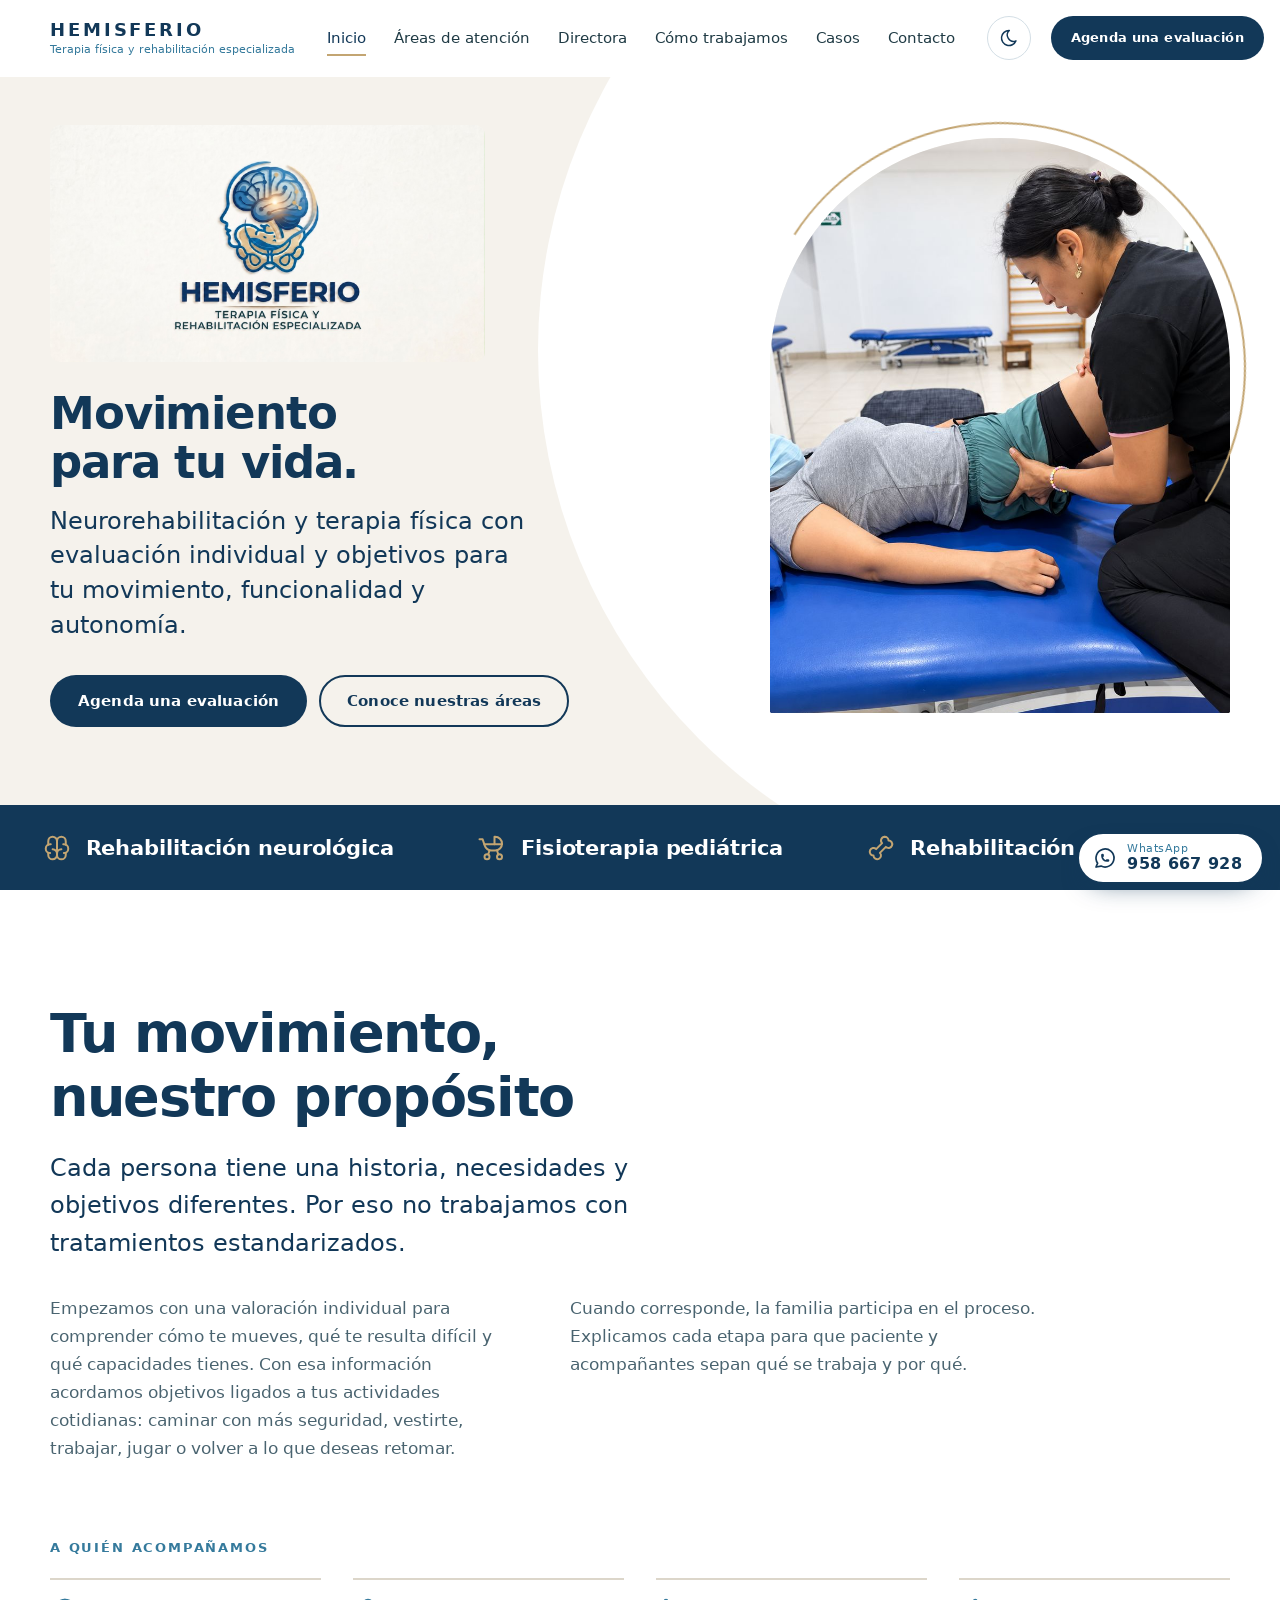
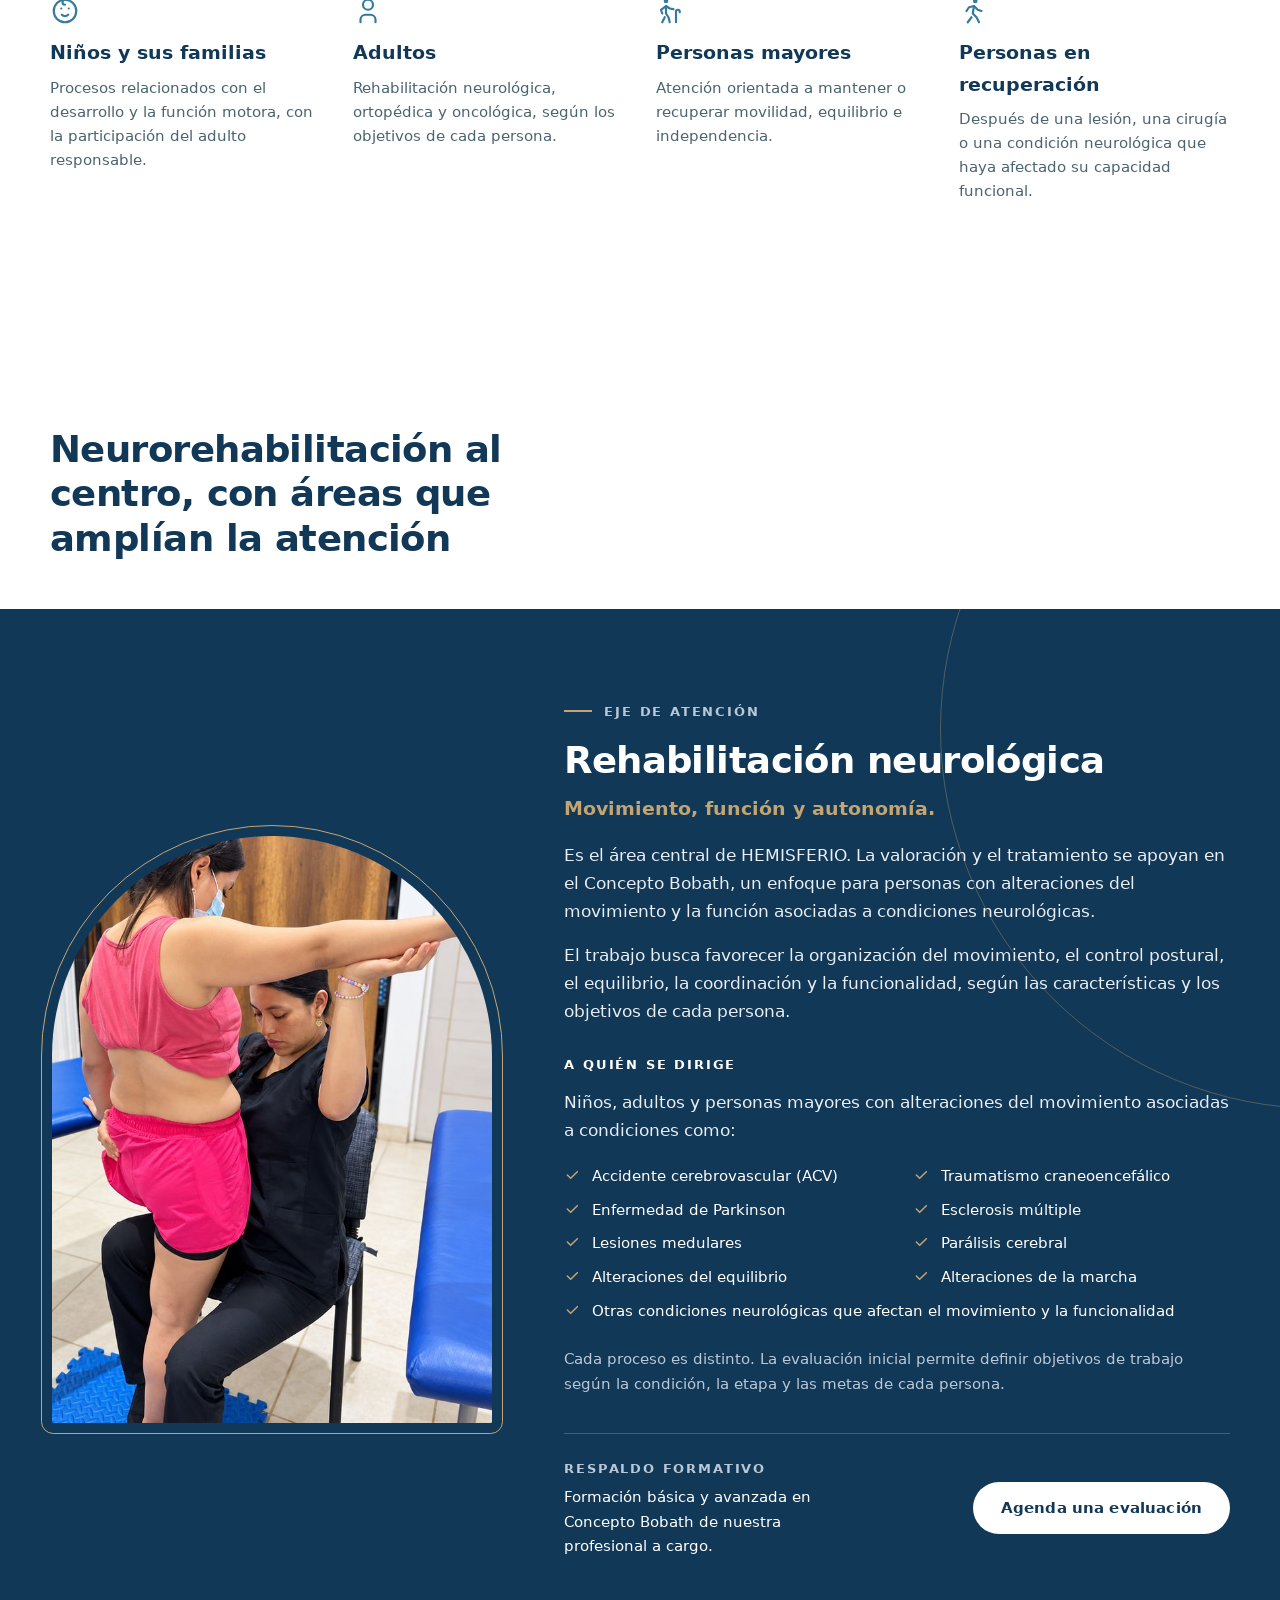
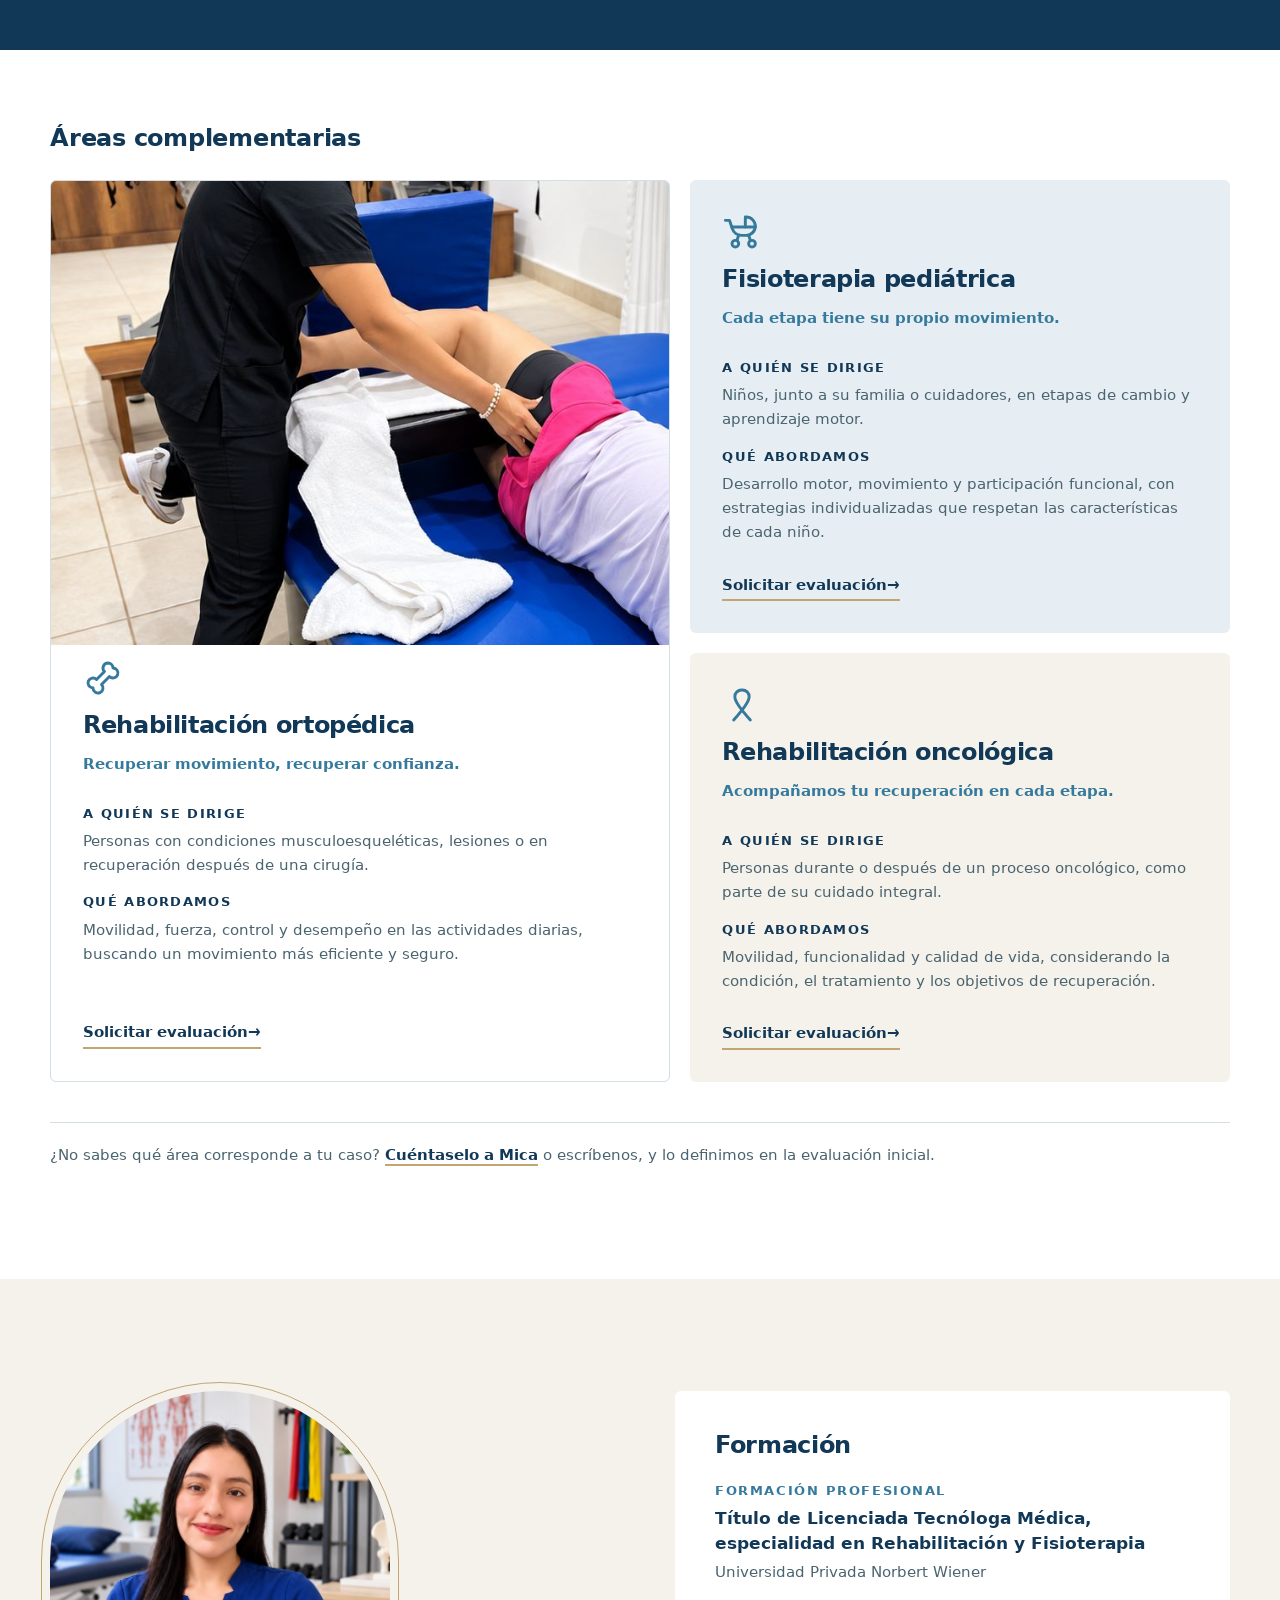
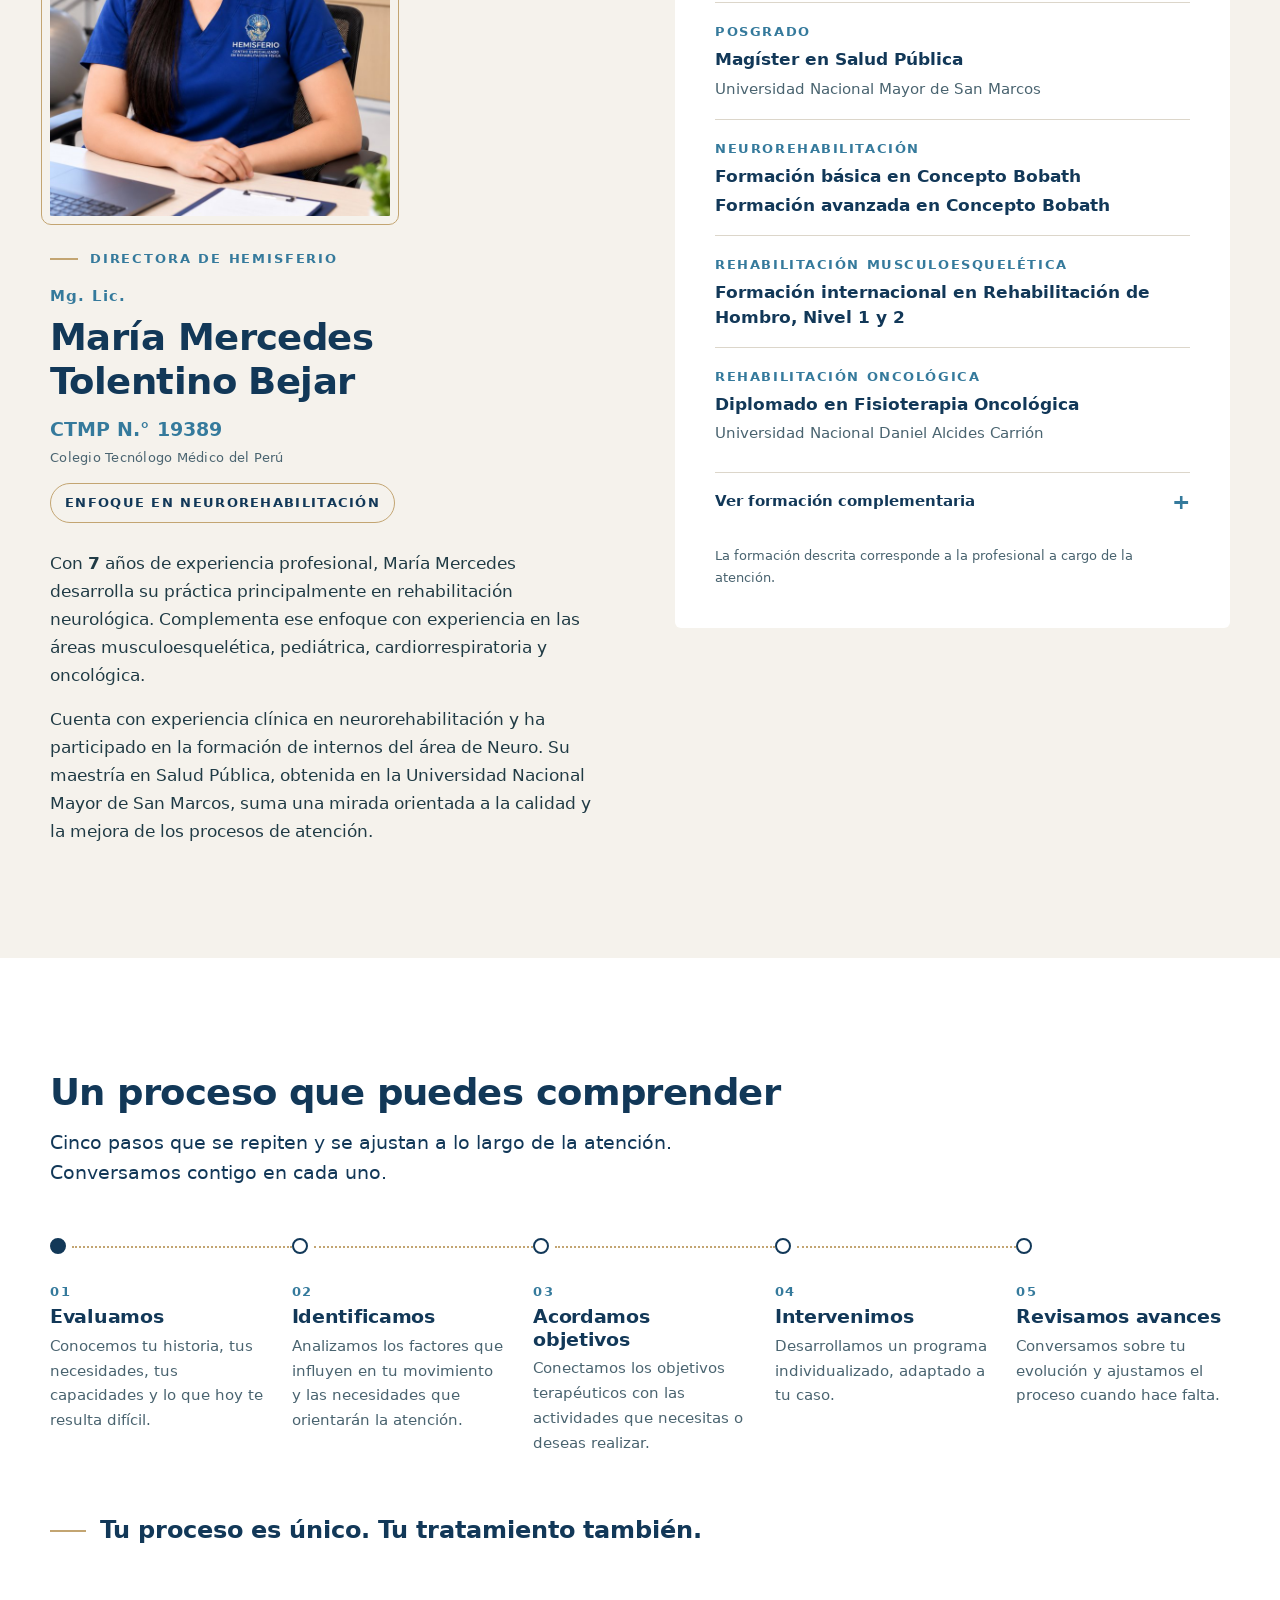
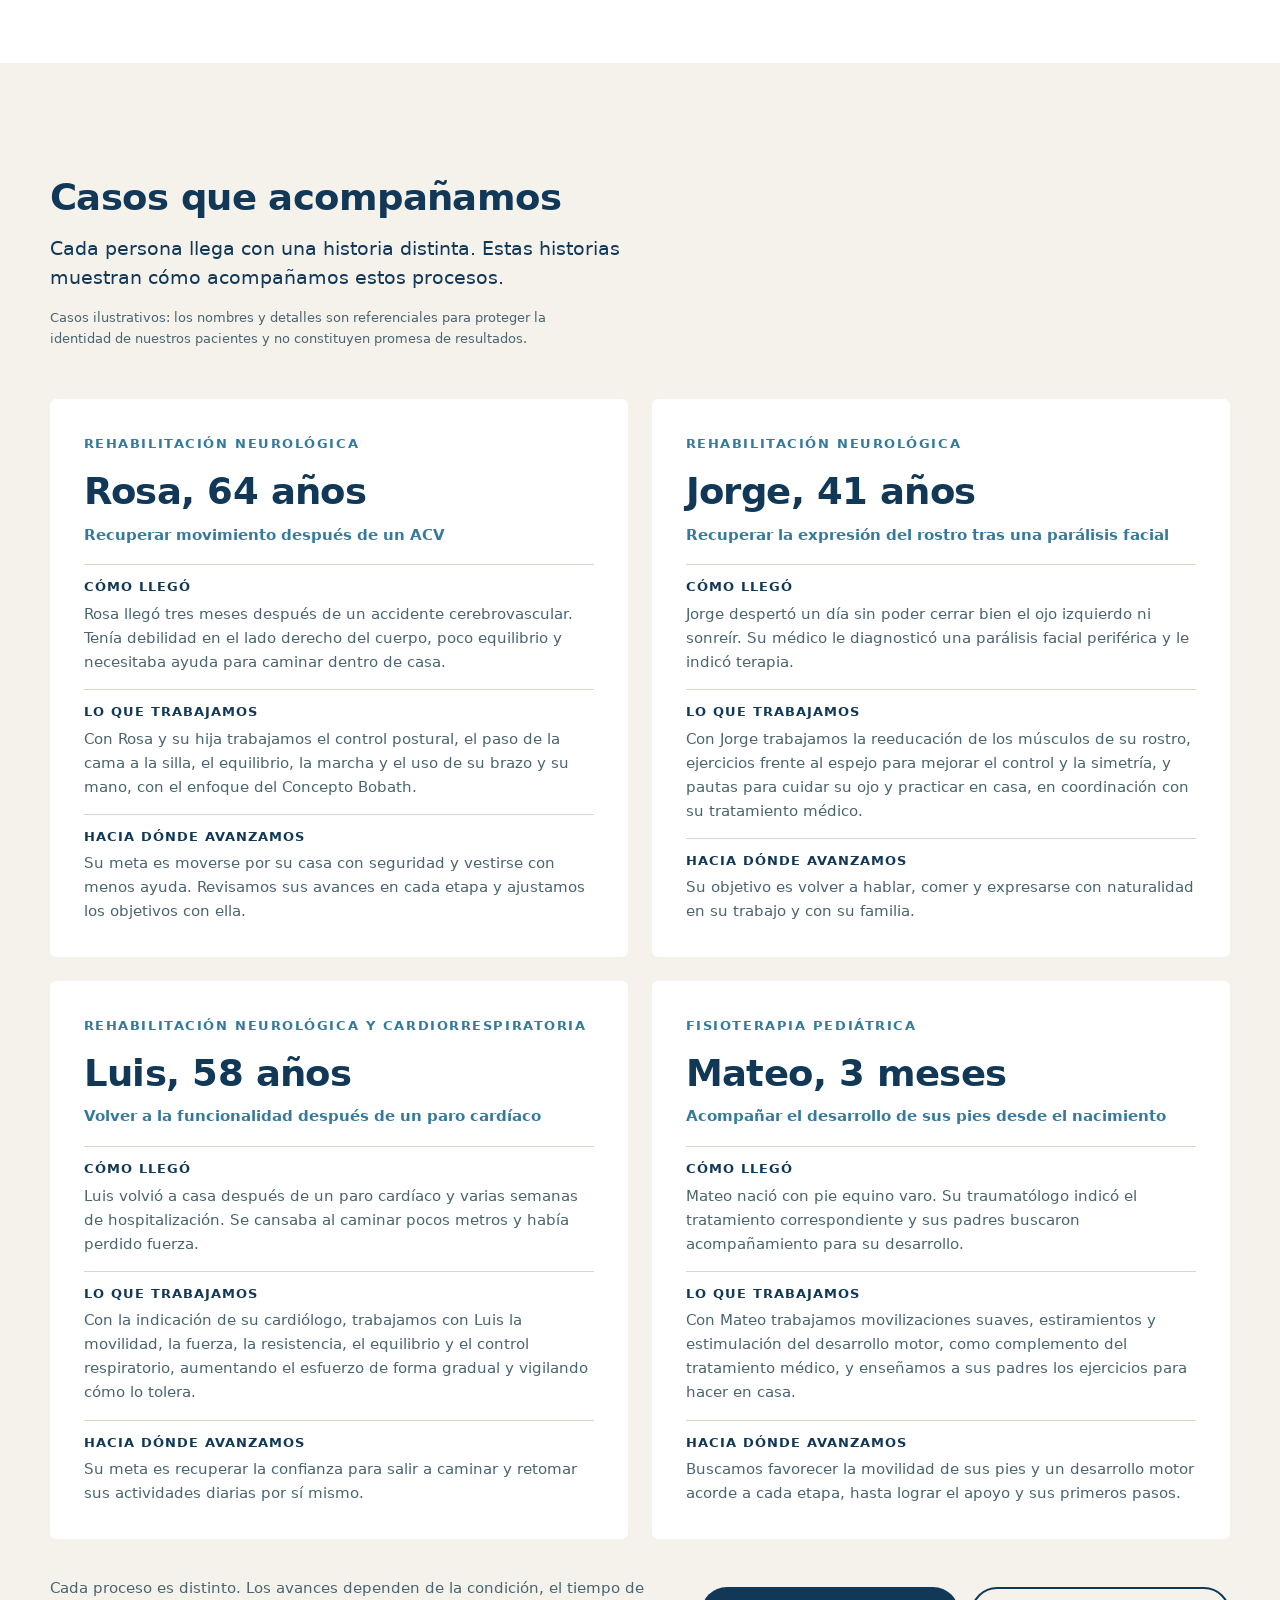
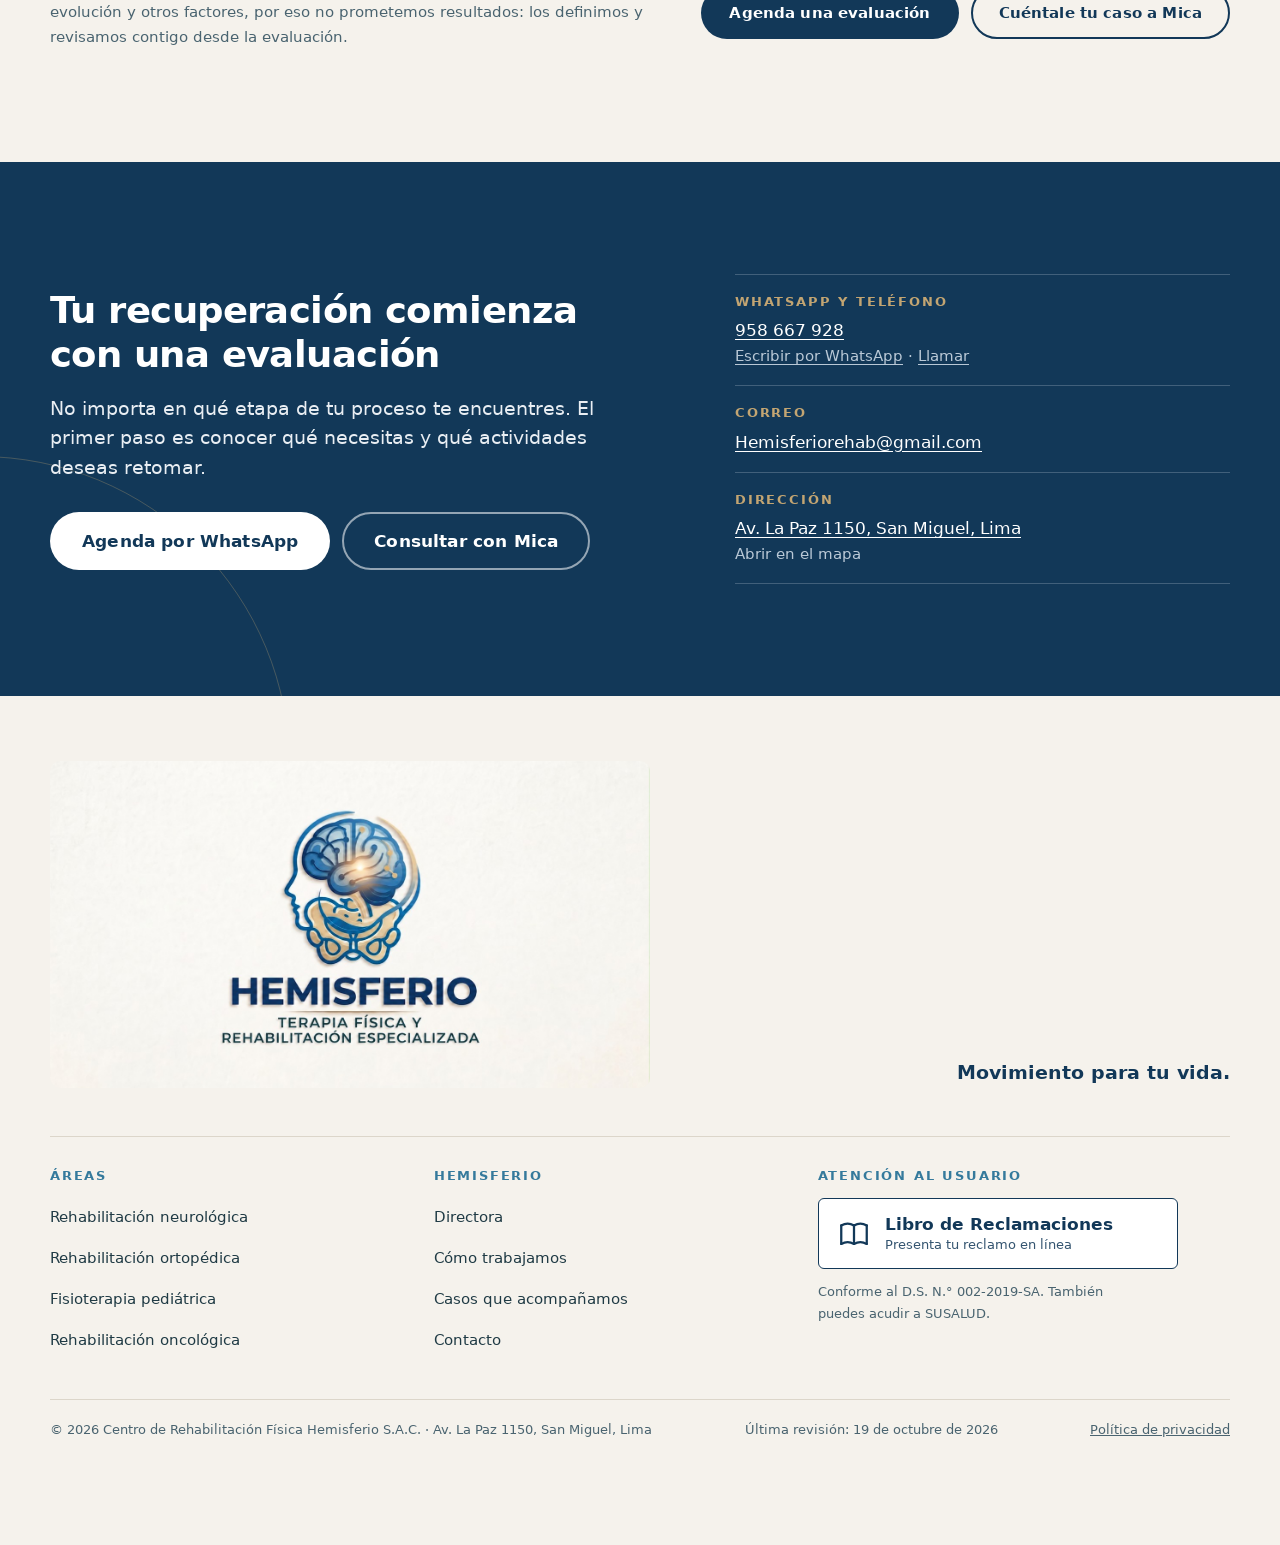
==== commit 91928e0b: "Add files via upload" ====
--- a/index.html
+++ b/index.html
@@ -20,6 +20,7 @@
 <link rel="manifest" href="manifest.webmanifest">
 <link rel="preload" href="assets/fonts/DejaVuSans-Bold.woff2" as="font" type="font/woff2" crossorigin>
 <link rel="preload" href="assets/fonts/DejaVuSans.woff2" as="font" type="font/woff2" crossorigin>
+<script>try{var t=localStorage.getItem("hemisferio-tema");if(t==="dark"||t==="light")document.documentElement.setAttribute("data-theme",t);}catch(e){}</script>
 <link rel="stylesheet" href="css/styles.css">
 <script type="application/ld+json">
 {
@@ -63,6 +64,10 @@
       "jobTitle": "Directora de HEMISFERIO",
       "image": "https://tolentinocj-afk.github.io/web-hemisferio/assets/img/maria-mercedes-tolentino-bejar.jpg",
       "worksFor": { "@id": "https://tolentinocj-afk.github.io/web-hemisferio/#centro" },
+      "alumniOf": [
+        { "@type": "CollegeOrUniversity", "name": "Universidad Privada Norbert Wiener" },
+        { "@type": "CollegeOrUniversity", "name": "Universidad Nacional Mayor de San Marcos" }
+      ],
       "knowsAbout": ["Neurorehabilitación", "Concepto Bobath", "Terapia física y rehabilitación", "Rehabilitación oncológica", "Rehabilitación de hombro"],
       "hasCredential": [
         {
@@ -71,7 +76,18 @@
           "name": "CTMP N.° 19389",
           "recognizedBy": { "@type": "Organization", "name": "Colegio Tecnólogo Médico del Perú" }
         },
-        { "@type": "EducationalOccupationalCredential", "credentialCategory": "degree", "name": "Magíster en Salud Pública" },
+        {
+          "@type": "EducationalOccupationalCredential",
+          "credentialCategory": "degree",
+          "name": "Licenciada Tecnóloga Médica, especialidad en Rehabilitación y Fisioterapia",
+          "recognizedBy": { "@type": "CollegeOrUniversity", "name": "Universidad Privada Norbert Wiener" }
+        },
+        {
+          "@type": "EducationalOccupationalCredential",
+          "credentialCategory": "degree",
+          "name": "Magíster en Salud Pública",
+          "recognizedBy": { "@type": "CollegeOrUniversity", "name": "Universidad Nacional Mayor de San Marcos" }
+        },
         { "@type": "EducationalOccupationalCredential", "credentialCategory": "certificate", "name": "Formación básica y avanzada en Concepto Bobath" }
       ]
     },
@@ -91,7 +107,7 @@
       "isPartOf": { "@id": "https://tolentinocj-afk.github.io/web-hemisferio/#sitio" },
       "about": { "@id": "https://tolentinocj-afk.github.io/web-hemisferio/#centro" },
       "inLanguage": "es-PE",
-      "dateModified": "2026-10-18"
+      "dateModified": "2026-10-19"
     }
   ]
 }
@@ -123,6 +139,9 @@
       <a class="btn btn-primary nav-cta" href="#contacto" data-cta>Agenda una evaluación</a>
     </nav>
 
+    <button class="theme-toggle" type="button" data-theme-toggle aria-pressed="false" aria-label="Activar modo oscuro" title="Cambiar entre modo claro y oscuro">
+      <svg class="theme-icon theme-icon-moon" viewBox="0 0 24 24" fill="none" stroke="currentColor" stroke-width="1.75" stroke-linecap="round" stroke-linejoin="round" aria-hidden="true" focusable="false"><path d="M12 3c.132 0 .263 0 .393 0a7.5 7.5 0 0 0 7.92 12.446a9 9 0 1 1 -8.313 -12.454z"/></svg><svg class="theme-icon theme-icon-sun" viewBox="0 0 24 24" fill="none" stroke="currentColor" stroke-width="1.75" stroke-linecap="round" stroke-linejoin="round" aria-hidden="true" focusable="false"><path d="M12 12m-4 0a4 4 0 1 0 8 0a4 4 0 1 0 -8 0"/><path d="M3 12h1m8 -9v1m8 8h1m-9 8v1m-6.4 -15.4l.7 .7m12.1 -.7l-.7 .7m0 11.4l.7 .7m-12.1 -.7l-.7 .7"/></svg>
+    </button>
     <a class="btn btn-primary btn-sm header-cta" href="#contacto" data-cta>Agenda una evaluación</a>
     <button class="menu-toggle" type="button" aria-expanded="false" aria-controls="menu" aria-label="Abrir menú">
       <span></span><span></span><span></span>
@@ -158,14 +177,14 @@
   </div>
 </section>
 
-<!-- B2. RESPALDO PROFESIONAL -->
-<section class="creds" aria-label="Respaldo profesional">
-  <ul class="wrap creds-list">
-    <li><svg class="creds-icon" viewBox="0 0 24 24" fill="none" stroke="currentColor" stroke-width="1.75" stroke-linecap="round" stroke-linejoin="round" aria-hidden="true" focusable="false"><path d="M15 15m-3 0a3 3 0 1 0 6 0a3 3 0 1 0 -6 0"/><path d="M13 17.5v4.5l2 -1.5l2 1.5v-4.5"/><path d="M10 19h-5a2 2 0 0 1 -2 -2v-10c0 -1.1 .9 -2 2 -2h14a2 2 0 0 1 2 2v10a2 2 0 0 1 -1 1.73"/><path d="M6 9l12 0"/><path d="M6 12l3 0"/><path d="M6 15l2 0"/></svg><div><strong>Concepto Bobath</strong><span>Formación básica y avanzada</span></div></li>
-    <li><svg class="creds-icon" viewBox="0 0 24 24" fill="none" stroke="currentColor" stroke-width="1.75" stroke-linecap="round" stroke-linejoin="round" aria-hidden="true" focusable="false"><path d="M7 12h3v4h-3z"/><path d="M10 6h-6a1 1 0 0 0 -1 1v12a1 1 0 0 0 1 1h16a1 1 0 0 0 1 -1v-12a1 1 0 0 0 -1 -1h-6"/><path d="M10 3m0 1a1 1 0 0 1 1 -1h2a1 1 0 0 1 1 1v3a1 1 0 0 1 -1 1h-2a1 1 0 0 1 -1 -1z"/><path d="M14 16h2"/><path d="M14 12h4"/></svg><div><strong>CTMP N.° 19389</strong><span>Colegio Tecnólogo Médico del Perú</span></div></li>
-    <li><svg class="creds-icon" viewBox="0 0 24 24" fill="none" stroke="currentColor" stroke-width="1.75" stroke-linecap="round" stroke-linejoin="round" aria-hidden="true" focusable="false"><path d="M22 9l-10 -4l-10 4l10 4l10 -4v6"/><path d="M6 10.6v5.4a6 3 0 0 0 12 0v-5.4"/></svg><div><strong>Magíster en Salud Pública</strong><span>Directora con 7 años de experiencia</span></div></li>
-    <li><svg class="creds-icon" viewBox="0 0 24 24" fill="none" stroke="currentColor" stroke-width="1.75" stroke-linecap="round" stroke-linejoin="round" aria-hidden="true" focusable="false"><path d="M9 11a3 3 0 1 0 6 0a3 3 0 0 0 -6 0"/><path d="M17.657 16.657l-4.243 4.243a2 2 0 0 1 -2.827 0l-4.244 -4.243a8 8 0 1 1 11.314 0z"/></svg><div><strong>San Miguel, Lima</strong><span>Av. La Paz 1150</span></div></li>
-  </ul>
+<!-- B2. FRANJA DE ESPECIALIDADES (en movimiento; estática si el usuario reduce animaciones) -->
+<section class="mq" aria-label="Especialidades de HEMISFERIO">
+  <div class="mq-track">
+    <ul class="mq-group"><li><a href="#neurologica"><svg class="mq-icon" viewBox="0 0 24 24" fill="none" stroke="currentColor" stroke-width="1.6" stroke-linecap="round" stroke-linejoin="round" aria-hidden="true" focusable="false"><path d="M15.5 13a3.5 3.5 0 0 0 -3.5 3.5v1a3.5 3.5 0 0 0 7 0v-1.8"/><path d="M8.5 13a3.5 3.5 0 0 1 3.5 3.5v1a3.5 3.5 0 0 1 -7 0v-1.8"/><path d="M17.5 16a3.5 3.5 0 0 0 0 -7h-.5"/><path d="M19 9.3v-2.8a3.5 3.5 0 0 0 -7 0"/><path d="M6.5 16a3.5 3.5 0 0 1 0 -7h.5"/><path d="M5 9.3v-2.8a3.5 3.5 0 0 1 7 0v10"/></svg><span>Rehabilitación neurológica</span></a></li><li><a href="#pediatrica"><svg class="mq-icon" viewBox="0 0 24 24" fill="none" stroke="currentColor" stroke-width="1.6" stroke-linecap="round" stroke-linejoin="round" aria-hidden="true" focusable="false"><path d="M8 19m-2 0a2 2 0 1 0 4 0a2 2 0 1 0 -4 0"/><path d="M18 19m-2 0a2 2 0 1 0 4 0a2 2 0 1 0 -4 0"/><path d="M2 5h2.5l1.632 4.897a6 6 0 0 0 5.693 4.103h2.675a5.5 5.5 0 0 0 0 -11h-.5v6"/><path d="M6 9h14"/><path d="M9 17l1 -3"/><path d="M16 14l1 3"/></svg><span>Fisioterapia pediátrica</span></a></li><li><a href="#ortopedica"><svg class="mq-icon" viewBox="0 0 24 24" fill="none" stroke="currentColor" stroke-width="1.6" stroke-linecap="round" stroke-linejoin="round" aria-hidden="true" focusable="false"><path d="M15 3a3 3 0 0 1 3 3a3 3 0 1 1 -2.12 5.122l-4.758 4.758a3 3 0 1 1 -5.117 2.297l0 -.177l-.176 0a3 3 0 1 1 2.298 -5.115l4.758 -4.758a3 3 0 0 1 2.12 -5.122z"/></svg><span>Rehabilitación ortopédica</span></a></li><li><a href="#oncologica"><svg class="mq-icon" viewBox="0 0 24 24" fill="none" stroke="currentColor" stroke-width="1.6" stroke-linecap="round" stroke-linejoin="round" aria-hidden="true" focusable="false"><path d="M7 21s9.286 -9.841 9.286 -13.841a3.864 3.864 0 0 0 -1.182 -3.008a4.13 4.13 0 0 0 -3.104 -1.144a4.13 4.13 0 0 0 -3.104 1.143a3.864 3.864 0 0 0 -1.182 3.01c0 4 9.286 13.84 9.286 13.84"/></svg><span>Rehabilitación oncológica</span></a></li></ul>
+    <ul class="mq-group" aria-hidden="true"><li><a href="#neurologica" tabindex="-1"><svg class="mq-icon" viewBox="0 0 24 24" fill="none" stroke="currentColor" stroke-width="1.6" stroke-linecap="round" stroke-linejoin="round" aria-hidden="true" focusable="false"><path d="M15.5 13a3.5 3.5 0 0 0 -3.5 3.5v1a3.5 3.5 0 0 0 7 0v-1.8"/><path d="M8.5 13a3.5 3.5 0 0 1 3.5 3.5v1a3.5 3.5 0 0 1 -7 0v-1.8"/><path d="M17.5 16a3.5 3.5 0 0 0 0 -7h-.5"/><path d="M19 9.3v-2.8a3.5 3.5 0 0 0 -7 0"/><path d="M6.5 16a3.5 3.5 0 0 1 0 -7h.5"/><path d="M5 9.3v-2.8a3.5 3.5 0 0 1 7 0v10"/></svg><span>Rehabilitación neurológica</span></a></li><li><a href="#pediatrica" tabindex="-1"><svg class="mq-icon" viewBox="0 0 24 24" fill="none" stroke="currentColor" stroke-width="1.6" stroke-linecap="round" stroke-linejoin="round" aria-hidden="true" focusable="false"><path d="M8 19m-2 0a2 2 0 1 0 4 0a2 2 0 1 0 -4 0"/><path d="M18 19m-2 0a2 2 0 1 0 4 0a2 2 0 1 0 -4 0"/><path d="M2 5h2.5l1.632 4.897a6 6 0 0 0 5.693 4.103h2.675a5.5 5.5 0 0 0 0 -11h-.5v6"/><path d="M6 9h14"/><path d="M9 17l1 -3"/><path d="M16 14l1 3"/></svg><span>Fisioterapia pediátrica</span></a></li><li><a href="#ortopedica" tabindex="-1"><svg class="mq-icon" viewBox="0 0 24 24" fill="none" stroke="currentColor" stroke-width="1.6" stroke-linecap="round" stroke-linejoin="round" aria-hidden="true" focusable="false"><path d="M15 3a3 3 0 0 1 3 3a3 3 0 1 1 -2.12 5.122l-4.758 4.758a3 3 0 1 1 -5.117 2.297l0 -.177l-.176 0a3 3 0 1 1 2.298 -5.115l4.758 -4.758a3 3 0 0 1 2.12 -5.122z"/></svg><span>Rehabilitación ortopédica</span></a></li><li><a href="#oncologica" tabindex="-1"><svg class="mq-icon" viewBox="0 0 24 24" fill="none" stroke="currentColor" stroke-width="1.6" stroke-linecap="round" stroke-linejoin="round" aria-hidden="true" focusable="false"><path d="M7 21s9.286 -9.841 9.286 -13.841a3.864 3.864 0 0 0 -1.182 -3.008a4.13 4.13 0 0 0 -3.104 -1.144a4.13 4.13 0 0 0 -3.104 1.143a3.864 3.864 0 0 0 -1.182 3.01c0 4 9.286 13.84 9.286 13.84"/></svg><span>Rehabilitación oncológica</span></a></li></ul>
+    <ul class="mq-group" aria-hidden="true"><li><a href="#neurologica" tabindex="-1"><svg class="mq-icon" viewBox="0 0 24 24" fill="none" stroke="currentColor" stroke-width="1.6" stroke-linecap="round" stroke-linejoin="round" aria-hidden="true" focusable="false"><path d="M15.5 13a3.5 3.5 0 0 0 -3.5 3.5v1a3.5 3.5 0 0 0 7 0v-1.8"/><path d="M8.5 13a3.5 3.5 0 0 1 3.5 3.5v1a3.5 3.5 0 0 1 -7 0v-1.8"/><path d="M17.5 16a3.5 3.5 0 0 0 0 -7h-.5"/><path d="M19 9.3v-2.8a3.5 3.5 0 0 0 -7 0"/><path d="M6.5 16a3.5 3.5 0 0 1 0 -7h.5"/><path d="M5 9.3v-2.8a3.5 3.5 0 0 1 7 0v10"/></svg><span>Rehabilitación neurológica</span></a></li><li><a href="#pediatrica" tabindex="-1"><svg class="mq-icon" viewBox="0 0 24 24" fill="none" stroke="currentColor" stroke-width="1.6" stroke-linecap="round" stroke-linejoin="round" aria-hidden="true" focusable="false"><path d="M8 19m-2 0a2 2 0 1 0 4 0a2 2 0 1 0 -4 0"/><path d="M18 19m-2 0a2 2 0 1 0 4 0a2 2 0 1 0 -4 0"/><path d="M2 5h2.5l1.632 4.897a6 6 0 0 0 5.693 4.103h2.675a5.5 5.5 0 0 0 0 -11h-.5v6"/><path d="M6 9h14"/><path d="M9 17l1 -3"/><path d="M16 14l1 3"/></svg><span>Fisioterapia pediátrica</span></a></li><li><a href="#ortopedica" tabindex="-1"><svg class="mq-icon" viewBox="0 0 24 24" fill="none" stroke="currentColor" stroke-width="1.6" stroke-linecap="round" stroke-linejoin="round" aria-hidden="true" focusable="false"><path d="M15 3a3 3 0 0 1 3 3a3 3 0 1 1 -2.12 5.122l-4.758 4.758a3 3 0 1 1 -5.117 2.297l0 -.177l-.176 0a3 3 0 1 1 2.298 -5.115l4.758 -4.758a3 3 0 0 1 2.12 -5.122z"/></svg><span>Rehabilitación ortopédica</span></a></li><li><a href="#oncologica" tabindex="-1"><svg class="mq-icon" viewBox="0 0 24 24" fill="none" stroke="currentColor" stroke-width="1.6" stroke-linecap="round" stroke-linejoin="round" aria-hidden="true" focusable="false"><path d="M7 21s9.286 -9.841 9.286 -13.841a3.864 3.864 0 0 0 -1.182 -3.008a4.13 4.13 0 0 0 -3.104 -1.144a4.13 4.13 0 0 0 -3.104 1.143a3.864 3.864 0 0 0 -1.182 3.01c0 4 9.286 13.84 9.286 13.84"/></svg><span>Rehabilitación oncológica</span></a></li></ul>
+    <ul class="mq-group" aria-hidden="true"><li><a href="#neurologica" tabindex="-1"><svg class="mq-icon" viewBox="0 0 24 24" fill="none" stroke="currentColor" stroke-width="1.6" stroke-linecap="round" stroke-linejoin="round" aria-hidden="true" focusable="false"><path d="M15.5 13a3.5 3.5 0 0 0 -3.5 3.5v1a3.5 3.5 0 0 0 7 0v-1.8"/><path d="M8.5 13a3.5 3.5 0 0 1 3.5 3.5v1a3.5 3.5 0 0 1 -7 0v-1.8"/><path d="M17.5 16a3.5 3.5 0 0 0 0 -7h-.5"/><path d="M19 9.3v-2.8a3.5 3.5 0 0 0 -7 0"/><path d="M6.5 16a3.5 3.5 0 0 1 0 -7h.5"/><path d="M5 9.3v-2.8a3.5 3.5 0 0 1 7 0v10"/></svg><span>Rehabilitación neurológica</span></a></li><li><a href="#pediatrica" tabindex="-1"><svg class="mq-icon" viewBox="0 0 24 24" fill="none" stroke="currentColor" stroke-width="1.6" stroke-linecap="round" stroke-linejoin="round" aria-hidden="true" focusable="false"><path d="M8 19m-2 0a2 2 0 1 0 4 0a2 2 0 1 0 -4 0"/><path d="M18 19m-2 0a2 2 0 1 0 4 0a2 2 0 1 0 -4 0"/><path d="M2 5h2.5l1.632 4.897a6 6 0 0 0 5.693 4.103h2.675a5.5 5.5 0 0 0 0 -11h-.5v6"/><path d="M6 9h14"/><path d="M9 17l1 -3"/><path d="M16 14l1 3"/></svg><span>Fisioterapia pediátrica</span></a></li><li><a href="#ortopedica" tabindex="-1"><svg class="mq-icon" viewBox="0 0 24 24" fill="none" stroke="currentColor" stroke-width="1.6" stroke-linecap="round" stroke-linejoin="round" aria-hidden="true" focusable="false"><path d="M15 3a3 3 0 0 1 3 3a3 3 0 1 1 -2.12 5.122l-4.758 4.758a3 3 0 1 1 -5.117 2.297l0 -.177l-.176 0a3 3 0 1 1 2.298 -5.115l4.758 -4.758a3 3 0 0 1 2.12 -5.122z"/></svg><span>Rehabilitación ortopédica</span></a></li><li><a href="#oncologica" tabindex="-1"><svg class="mq-icon" viewBox="0 0 24 24" fill="none" stroke="currentColor" stroke-width="1.6" stroke-linecap="round" stroke-linejoin="round" aria-hidden="true" focusable="false"><path d="M7 21s9.286 -9.841 9.286 -13.841a3.864 3.864 0 0 0 -1.182 -3.008a4.13 4.13 0 0 0 -3.104 -1.144a4.13 4.13 0 0 0 -3.104 1.143a3.864 3.864 0 0 0 -1.182 3.01c0 4 9.286 13.84 9.286 13.84"/></svg><span>Rehabilitación oncológica</span></a></li></ul>
+  </div>
 </section>
 
 <!-- C. PROPÓSITO -->
@@ -333,7 +352,7 @@
         <p class="pro-focus">Enfoque en neurorehabilitación</p>
         <div class="pro-bio">
           <p><span data-config-years hidden>Con <strong data-years></strong> años de experiencia profesional, </span>María Mercedes desarrolla su práctica principalmente en rehabilitación neurológica. Complementa ese enfoque con experiencia en las áreas musculoesquelética, pediátrica, cardiorrespiratoria y oncológica.</p>
-          <p>Cuenta con experiencia clínica en neurorehabilitación y ha participado en la formación de internos del área de Neuro. Su maestría en Salud Pública suma una mirada orientada a la calidad y la mejora de los procesos de atención.</p>
+          <p>Cuenta con experiencia clínica en neurorehabilitación y ha participado en la formación de internos del área de Neuro. Su maestría en Salud Pública, obtenida en la Universidad Nacional Mayor de San Marcos, suma una mirada orientada a la calidad y la mejora de los procesos de atención.</p>
         </div>
       </div>
     </div>
@@ -342,6 +361,16 @@
       <h3 id="train-title" class="train-title">Formación</h3>
       <ol class="train-main">
         <li>
+          <span class="train-area">Formación profesional</span>
+          <strong>Título de Licenciada Tecnóloga Médica, especialidad en Rehabilitación y Fisioterapia</strong>
+          <em>Universidad Privada Norbert Wiener</em>
+        </li>
+        <li>
+          <span class="train-area">Posgrado</span>
+          <strong>Magíster en Salud Pública</strong>
+          <em>Universidad Nacional Mayor de San Marcos</em>
+        </li>
+        <li>
           <span class="train-area">Neurorehabilitación</span>
           <strong>Formación básica en Concepto Bobath</strong>
           <strong>Formación avanzada en Concepto Bobath</strong>
@@ -355,10 +384,6 @@
           <span class="train-area">Rehabilitación oncológica</span>
           <strong>Diplomado en Fisioterapia Oncológica</strong>
           <em>Universidad Nacional Daniel Alcides Carrión</em>
-        </li>
-        <li>
-          <span class="train-area">Salud pública</span>
-          <strong>Magíster en Salud Pública</strong>
         </li>
       </ol>
       <details class="train-more" id="formacion-completa">
@@ -423,62 +448,67 @@
   <div class="wrap">
     <div class="stack-head">
       <h2 id="casos-title">Casos que acompañamos</h2>
-      <p class="lead">Cada persona llega con una historia distinta. Estos son procesos que acompañamos y la forma en que los trabajamos.</p>
+      <p class="lead">Cada persona llega con una historia distinta. Estas historias muestran cómo acompañamos estos procesos.</p>
+      <p class="casos-note">Casos ilustrativos: los nombres y detalles son referenciales para proteger la identidad de nuestros pacientes y no constituyen promesa de resultados.</p>
     </div>
 
     <div class="casos-grid">
       <article class="caso" id="caso-acv" aria-labelledby="caso-acv-t">
         <p class="caso-tag">Rehabilitación neurológica</p>
-        <h3 id="caso-acv-t">Recuperar movimiento después de un ACV</h3>
+        <h3 id="caso-acv-t">Rosa, 64 años</h3>
+        <p class="caso-sub">Recuperar movimiento después de un ACV</p>
         <dl>
-          <dt>Punto de partida</dt>
-          <dd>Personas que, tras un accidente cerebrovascular, presentan debilidad de un lado del cuerpo, alteraciones del equilibrio o dificultad para caminar y realizar sus actividades diarias.</dd>
+          <dt>Cómo llegó</dt>
+          <dd>Rosa llegó tres meses después de un accidente cerebrovascular. Tenía debilidad en el lado derecho del cuerpo, poco equilibrio y necesitaba ayuda para caminar dentro de casa.</dd>
           <dt>Lo que trabajamos</dt>
-          <dd>Control postural, transferencias, equilibrio, marcha y uso funcional del brazo y la mano, con el enfoque del Concepto Bobath y la participación de la familia.</dd>
+          <dd>Con Rosa y su hija trabajamos el control postural, el paso de la cama a la silla, el equilibrio, la marcha y el uso de su brazo y su mano, con el enfoque del Concepto Bobath.</dd>
           <dt>Hacia dónde avanzamos</dt>
-          <dd>Más seguridad y autonomía para levantarse, caminar, vestirse o retomar otras actividades, según la etapa y las metas de cada persona.</dd>
+          <dd>Su meta es moverse por su casa con seguridad y vestirse con menos ayuda. Revisamos sus avances en cada etapa y ajustamos los objetivos con ella.</dd>
         </dl>
         <div class="caso-result" data-caso="acv" hidden></div>
       </article>
 
       <article class="caso" id="caso-facial" aria-labelledby="caso-facial-t">
         <p class="caso-tag">Rehabilitación neurológica</p>
-        <h3 id="caso-facial-t">Recuperar la expresión y la función del rostro en la parálisis facial</h3>
+        <h3 id="caso-facial-t">Jorge, 41 años</h3>
+        <p class="caso-sub">Recuperar la expresión del rostro tras una parálisis facial</p>
         <dl>
-          <dt>Punto de partida</dt>
-          <dd>Personas con parálisis facial periférica que tienen dificultad para cerrar el ojo, sonreír, hablar o comer con normalidad.</dd>
+          <dt>Cómo llegó</dt>
+          <dd>Jorge despertó un día sin poder cerrar bien el ojo izquierdo ni sonreír. Su médico le diagnosticó una parálisis facial periférica y le indicó terapia.</dd>
           <dt>Lo que trabajamos</dt>
-          <dd>Reeducación de la musculatura facial, control y simetría del movimiento, y pautas de cuidado y ejercicios en casa, en coordinación con el tratamiento médico.</dd>
+          <dd>Con Jorge trabajamos la reeducación de los músculos de su rostro, ejercicios frente al espejo para mejorar el control y la simetría, y pautas para cuidar su ojo y practicar en casa, en coordinación con su tratamiento médico.</dd>
           <dt>Hacia dónde avanzamos</dt>
-          <dd>Mejor movilidad, simetría y función del rostro en la comunicación, la alimentación y la vida diaria.</dd>
+          <dd>Su objetivo es volver a hablar, comer y expresarse con naturalidad en su trabajo y con su familia.</dd>
         </dl>
         <div class="caso-result" data-caso="facial" hidden></div>
       </article>
 
       <article class="caso" id="caso-cardiaco" aria-labelledby="caso-cardiaco-t">
         <p class="caso-tag">Rehabilitación neurológica y cardiorrespiratoria</p>
-        <h3 id="caso-cardiaco-t">Volver a la funcionalidad después de un paro cardíaco</h3>
+        <h3 id="caso-cardiaco-t">Luis, 58 años</h3>
+        <p class="caso-sub">Volver a la funcionalidad después de un paro cardíaco</p>
         <dl>
-          <dt>Punto de partida</dt>
-          <dd>Personas que, después de un paro cardíaco y su hospitalización, presentan debilidad, fatiga, pérdida de condición física o secuelas neurológicas que afectan su independencia.</dd>
+          <dt>Cómo llegó</dt>
+          <dd>Luis volvió a casa después de un paro cardíaco y varias semanas de hospitalización. Se cansaba al caminar pocos metros y había perdido fuerza.</dd>
           <dt>Lo que trabajamos</dt>
-          <dd>Movilidad, fuerza, resistencia, equilibrio y control respiratorio, con una progresión gradual y según las indicaciones del equipo médico tratante.</dd>
+          <dd>Con la indicación de su cardiólogo, trabajamos con Luis la movilidad, la fuerza, la resistencia, el equilibrio y el control respiratorio, aumentando el esfuerzo de forma gradual y vigilando cómo lo tolera.</dd>
           <dt>Hacia dónde avanzamos</dt>
-          <dd>Mayor tolerancia al esfuerzo e independencia en las actividades de la vida diaria.</dd>
+          <dd>Su meta es recuperar la confianza para salir a caminar y retomar sus actividades diarias por sí mismo.</dd>
         </dl>
         <div class="caso-result" data-caso="cardiaco" hidden></div>
       </article>
 
       <article class="caso" id="caso-pies" aria-labelledby="caso-pies-t">
         <p class="caso-tag">Fisioterapia pediátrica</p>
-        <h3 id="caso-pies-t">Acompañar a niños con alteraciones en la forma de los pies desde el nacimiento</h3>
+        <h3 id="caso-pies-t">Mateo, 3 meses</h3>
+        <p class="caso-sub">Acompañar el desarrollo de sus pies desde el nacimiento</p>
         <dl>
-          <dt>Punto de partida</dt>
-          <dd>Bebés y niños que nacen con alteraciones en la forma o la posición de los pies, como el pie equino varo, el metatarso aducto o el pie talo valgo.</dd>
+          <dt>Cómo llegó</dt>
+          <dd>Mateo nació con pie equino varo. Su traumatólogo indicó el tratamiento correspondiente y sus padres buscaron acompañamiento para su desarrollo.</dd>
           <dt>Lo que trabajamos</dt>
-          <dd>Movilizaciones, estiramientos y estimulación del desarrollo motor, como complemento del tratamiento indicado por el médico especialista, con orientación a los padres para el trabajo en casa.</dd>
+          <dd>Con Mateo trabajamos movilizaciones suaves, estiramientos y estimulación del desarrollo motor, como complemento del tratamiento médico, y enseñamos a sus padres los ejercicios para hacer en casa.</dd>
           <dt>Hacia dónde avanzamos</dt>
-          <dd>Mejor alineación y movilidad del pie, y un desarrollo motor acorde a cada etapa, hasta lograr el apoyo y la marcha.</dd>
+          <dd>Buscamos favorecer la movilidad de sus pies y un desarrollo motor acorde a cada etapa, hasta lograr el apoyo y sus primeros pasos.</dd>
         </dl>
         <div class="caso-result" data-caso="pies" hidden></div>
       </article>
--- a/css/styles.css
+++ b/css/styles.css
@@ -45,8 +45,43 @@
   --maxw: 1180px;
   --radius: 6px;
 
+
+  /* Tokens semánticos (claro). El modo oscuro los redefine abajo. */
+  --surface: #FFFFFF;
+  --surface-alt: #F5F2EC;
+  --surface-tint: #E6EEF3;
+  --heading: #123858;
+  --text: #203B45;
+  --text-soft: #4A6470;
+  --accent: #357A9C;
+  --brand: #123858;
+  --on-brand: #FFFFFF;
+  --btn-bg: #123858;
+  --btn-bg-hover: #0C2A44;
+  --header-bg: rgba(255, 255, 255, 0.96);
+  --header-bg-blur: rgba(255, 255, 255, 0.88);
+
   color-scheme: light;
 }
+@media (prefers-color-scheme: dark) {
+  :root:not([data-theme="light"]) {
+    --surface: #0F1B26; --surface-alt: #132331; --surface-tint: #18303F;
+    --heading: #EAF0F5; --text: #C9D4DD; --text-soft: #A2B3C0; --accent: #8CC0DB;
+    --brand: #163E60; --on-brand: #FFFFFF; --btn-bg: #2C6E92; --btn-bg-hover: #357A9C;
+    --linea: #2B3B48; --linea-fria: #2B3B48; --sobre-azul: #E1E9F0; --sobre-azul-suave: #B5C5D3;
+    --header-bg: rgba(15, 27, 38, 0.96); --header-bg-blur: rgba(15, 27, 38, 0.88);
+    color-scheme: dark;
+  }
+}
+:root[data-theme="dark"] {
+    --surface: #0F1B26; --surface-alt: #132331; --surface-tint: #18303F;
+    --heading: #EAF0F5; --text: #C9D4DD; --text-soft: #A2B3C0; --accent: #8CC0DB;
+    --brand: #163E60; --on-brand: #FFFFFF; --btn-bg: #2C6E92; --btn-bg-hover: #357A9C;
+    --linea: #2B3B48; --linea-fria: #2B3B48; --sobre-azul: #E1E9F0; --sobre-azul-suave: #B5C5D3;
+    --header-bg: rgba(15, 27, 38, 0.96); --header-bg-blur: rgba(15, 27, 38, 0.88);
+    color-scheme: dark;
+}
+
 
 *, *::before, *::after { box-sizing: border-box; }
 html { scroll-behavior: smooth; scroll-padding-top: 88px; -webkit-text-size-adjust: 100%; }
@@ -54,8 +89,8 @@
 
 body {
   margin: 0;
-  background: var(--blanco);
-  color: var(--tinta);
+  background: var(--surface);
+  color: var(--text);
   font-family: var(--font);
   font-size: var(--fs-base);
   line-height: 1.65;
@@ -63,8 +98,8 @@
   overflow-x: hidden;
 }
 img { max-width: 100%; height: auto; display: block; }
-a { color: var(--azul); }
-h1, h2, h3, h4 { color: var(--azul); line-height: 1.18; margin: 0; text-wrap: balance; letter-spacing: -0.015em; }
+a { color: var(--heading); }
+h1, h2, h3, h4 { color: var(--heading); line-height: 1.18; margin: 0; text-wrap: balance; letter-spacing: -0.015em; }
 p { margin: 0; }
 ul, ol, dl, dd { margin: 0; padding: 0; }
 ul, ol { list-style: none; }
@@ -80,9 +115,9 @@
 }
 @media (min-width: 720px) { :root { --gutter: 32px; } }
 
-:focus-visible { outline: 3px solid var(--azul-apoyo); outline-offset: 3px; border-radius: 2px; }
-
-.skip { position: absolute; left: 12px; top: -60px; background: var(--azul); color: var(--blanco); padding: 10px 16px; z-index: 100; border-radius: var(--radius); }
+:focus-visible { outline: 3px solid var(--accent); outline-offset: 3px; border-radius: 2px; }
+
+.skip { position: absolute; left: 12px; top: -60px; background: var(--brand); color: var(--on-brand); padding: 10px 16px; z-index: 100; border-radius: var(--radius); }
 .skip:focus { top: 12px; }
 
 /* ---------- Elementos comunes ---------- */
@@ -91,7 +126,7 @@
   font-weight: 700;
   letter-spacing: 0.14em;
   text-transform: uppercase;
-  color: var(--azul-apoyo);
+  color: var(--accent);
   display: flex; align-items: center; gap: 12px;
   margin-bottom: 1rem;
 }
@@ -99,7 +134,7 @@
 .eyebrow-light { color: var(--sobre-azul-suave); }
 
 h2 { font-size: var(--fs-xl); }
-.lead { font-size: var(--fs-md); color: var(--azul); line-height: 1.55; }
+.lead { font-size: var(--fs-md); color: var(--heading); line-height: 1.55; }
 
 .btn {
   display: inline-flex; align-items: center; justify-content: center; gap: 10px;
@@ -110,66 +145,66 @@
   transition: background-color .2s ease, color .2s ease, border-color .2s ease, transform .2s ease;
   cursor: pointer; text-align: center;
 }
-.btn-primary { background: var(--azul); color: var(--blanco); }
-.btn-primary:hover { background: var(--azul-hover); }
-.btn-ghost { background: transparent; color: var(--azul); border-color: var(--azul); }
-.btn-ghost:hover { background: var(--azul); color: var(--blanco); }
-.btn-light { background: var(--blanco); color: var(--azul); }
-.btn-light:hover { background: var(--marfil); }
+.btn-primary { background: var(--btn-bg); color: var(--on-brand); }
+.btn-primary:hover { background: var(--btn-bg-hover); }
+.btn-ghost { background: transparent; color: var(--heading); border-color: var(--heading); }
+.btn-ghost:hover { background: var(--brand); color: var(--on-brand); }
+.btn-light { background: var(--surface); color: var(--heading); }
+.btn-light:hover { background: var(--surface-alt); }
 .btn-sm { white-space: nowrap; min-height: 44px; padding: 10px 18px; font-size: var(--fs-xs); }
 .btn-lg { min-height: 58px; padding: 16px 30px; font-size: var(--fs-base); }
 @media (prefers-reduced-motion: no-preference) { .btn:active { transform: translateY(1px); } }
 
 .band { padding-block: var(--section); }
-.band-ivory { background: var(--marfil); }
+.band-ivory { background: var(--surface-alt); }
 
 /* ---------- A. Encabezado ---------- */
 .site-header {
   position: sticky; top: env(safe-area-inset-top, 0px); z-index: 50;
-  background: rgba(255, 255, 255, 0.96);
+  background: var(--header-bg);
   border-bottom: 1px solid transparent;
   transition: border-color .25s ease, box-shadow .25s ease;
 }
-@supports (backdrop-filter: blur(8px)) { .site-header { background: rgba(255, 255, 255, 0.88); backdrop-filter: blur(10px); } }
+@supports (backdrop-filter: blur(8px)) { .site-header { background: var(--header-bg-blur); backdrop-filter: blur(10px); } }
 .site-header.is-scrolled { border-bottom-color: var(--linea-fria); box-shadow: 0 6px 24px -18px rgba(18, 56, 88, .5); }
 .header-inner { display: flex; align-items: center; gap: 20px; min-height: 76px; }
 
 /* Marca: isotipo oficial + marca tipográfica, como en el kit de la marca. */
 /* Nombre como texto (no es el logo): el logo maestro no se miniaturiza. */
 .brand { display: inline-flex; flex-direction: column; text-decoration: none; margin-right: auto; padding-block: 10px; line-height: 1.15; }
-.brand-name { font-weight: 700; color: var(--azul); font-size: 1.125rem; letter-spacing: 0.16em; }
-.brand-desc { font-size: 0.6875rem; color: var(--azul-apoyo); margin-top: 3px; display: none; }
+.brand-name { font-weight: 700; color: var(--heading); font-size: 1.125rem; letter-spacing: 0.16em; }
+.brand-desc { font-size: 0.6875rem; color: var(--accent); margin-top: 3px; display: none; }
 @media (min-width: 560px) { .brand-desc { display: block; } }
 
 .nav ul { display: flex; gap: 4px; }
 .nav a:not(.btn) {
-  display: block; white-space: nowrap; padding: 10px 12px; text-decoration: none; color: var(--tinta);
+  display: block; white-space: nowrap; padding: 10px 12px; text-decoration: none; color: var(--text);
   font-size: var(--fs-sm); border-radius: var(--radius); position: relative;
 }
 .nav a:not(.btn)::after {
   content: ""; position: absolute; left: 12px; right: 12px; bottom: 4px; height: 2px;
   background: var(--dorado); transform: scaleX(0); transform-origin: left; transition: transform .25s ease;
 }
-.nav a:not(.btn):hover { color: var(--azul); }
+.nav a:not(.btn):hover { color: var(--heading); }
 .nav a:not(.btn):hover::after, .nav a[aria-current="true"]::after { transform: scaleX(1); }
-.nav a[aria-current="true"] { color: var(--azul); }
+.nav a[aria-current="true"] { color: var(--heading); }
 .nav-cta { display: none; }
 
 .menu-toggle {
   display: none; width: 48px; height: 48px; border: 0; background: transparent; border-radius: var(--radius);
   flex-direction: column; justify-content: center; align-items: center; gap: 5px; cursor: pointer; padding: 0;
 }
-.menu-toggle span { width: 24px; height: 2px; background: var(--azul); border-radius: 2px; transition: transform .25s ease, opacity .2s ease; }
+.menu-toggle span { width: 24px; height: 2px; background: var(--brand); border-radius: 2px; transition: transform .25s ease, opacity .2s ease; }
 .menu-toggle[aria-expanded="true"] span:nth-child(1) { transform: translateY(7px) rotate(45deg); }
 .menu-toggle[aria-expanded="true"] span:nth-child(2) { opacity: 0; }
 .menu-toggle[aria-expanded="true"] span:nth-child(3) { transform: translateY(-7px) rotate(-45deg); }
 
-@media (max-width: 1199px) {
+@media (max-width: 1279px) {
   .menu-toggle { display: inline-flex; }
   .header-cta { display: none; }
   .nav {
     position: absolute; left: 0; right: 0; top: 100%;
-    background: var(--blanco); border-bottom: 1px solid var(--linea-fria);
+    background: var(--surface); border-bottom: 1px solid var(--linea-fria);
     box-shadow: 0 18px 30px -24px rgba(18, 56, 88, .6);
     padding: 8px max(var(--gutter), env(safe-area-inset-right, 0px)) 24px max(var(--gutter), env(safe-area-inset-left, 0px));
     display: none;
@@ -180,15 +215,15 @@
   .nav a:not(.btn)::after { display: none; }
   .nav-cta { display: flex; margin-top: 20px; width: 100%; }
 }
-@media (min-width: 1200px) { .nav { display: flex; align-items: center; } }
+@media (min-width: 1280px) { .nav { display: flex; align-items: center; } }
 
 /* ---------- B. Portada ---------- */
-.hero { padding-block: clamp(1.75rem, 1rem + 2.5vw, 3.5rem) clamp(3rem, 2.5rem + 3vw, 5rem); position: relative; overflow: hidden; isolation: isolate; background: var(--marfil); }
+.hero { padding-block: clamp(1.75rem, 1rem + 2.5vw, 3.5rem) clamp(3rem, 2.5rem + 3vw, 5rem); position: relative; overflow: hidden; isolation: isolate; background: var(--surface-alt); }
 .hero::before {
   /* media esfera clara detrás de la fotografía */
   content: ""; position: absolute; z-index: -1;
   width: min(1100px, 140vw); aspect-ratio: 1; border-radius: 50%;
-  background: var(--blanco);
+  background: var(--surface);
   right: -28%; top: -38%;
 }
 @media (max-width: 899px) { .hero::before { width: 150vw; right: -60vw; top: auto; bottom: -45vw; } }
@@ -200,19 +235,19 @@
 /* El logo maestro se usa completo. En laptops se reduce para que el botón principal
    quede en la primera pantalla; el descriptor también figura como texto en el encabezado. */
 .hero-logo img { width: clamp(400px, 34vw, 600px); max-width: 100%; height: auto; }
-.hero-tagline { margin-top: clamp(1.25rem, 1rem + 1vw, 1.75rem); font-size: clamp(1.9rem, 1.3rem + 1.9vw, 2.9rem); font-weight: 700; color: var(--azul); letter-spacing: -0.025em; line-height: 1.08; text-wrap: balance; }
-.hero-sub { margin-top: 1rem; font-size: var(--fs-lg); color: var(--azul); line-height: 1.45; max-width: 32ch; }
-.hero-text { margin-top: 1rem; color: var(--tinta-suave); max-width: 44ch; }
+.hero-tagline { margin-top: clamp(1.25rem, 1rem + 1vw, 1.75rem); font-size: clamp(1.9rem, 1.3rem + 1.9vw, 2.9rem); font-weight: 700; color: var(--heading); letter-spacing: -0.025em; line-height: 1.08; text-wrap: balance; }
+.hero-sub { margin-top: 1rem; font-size: var(--fs-lg); color: var(--heading); line-height: 1.45; max-width: 32ch; }
+.hero-text { margin-top: 1rem; color: var(--text-soft); max-width: 44ch; }
 .hero-actions { display: flex; flex-wrap: wrap; gap: 12px; margin-top: 2rem; }
 @media (max-width: 479px) { .hero-actions .btn { flex: 1 1 100%; } }
 
 .attrs { display: flex; flex-wrap: wrap; gap: 10px 26px; margin-top: 2.25rem; padding-top: 1.5rem; border-top: 1px solid var(--linea); }
-.attrs li { display: inline-flex; align-items: center; gap: 10px; font-size: var(--fs-sm); font-weight: 700; color: var(--azul); }
+.attrs li { display: inline-flex; align-items: center; gap: 10px; font-size: var(--fs-sm); font-weight: 700; color: var(--heading); }
 .attrs li::before { content: ""; width: 8px; height: 8px; border-radius: 50%; background: var(--dorado); flex: none; }
 
 .hero-media { position: relative; max-width: 460px; width: 100%; justify-self: center; }
 @media (min-width: 900px) { .hero-media { justify-self: end; } }
-.arch { border-radius: 999px 999px var(--radius) var(--radius); overflow: hidden; aspect-ratio: 4 / 5; background: var(--marfil); position: relative; z-index: 1; }
+.arch { border-radius: 999px 999px var(--radius) var(--radius); overflow: hidden; aspect-ratio: 4 / 5; background: var(--surface-alt); position: relative; z-index: 1; }
 .arch img { width: 100%; height: 100%; object-fit: cover; object-position: 50% 30%; }
 /* Media circunferencia dorada que envuelve el arco, como el trazo del isotipo */
 .hero-ring {
@@ -246,20 +281,20 @@
 .split-media img { width: 100%; aspect-ratio: 4 / 5; object-fit: cover; object-position: 50% 30%; border-radius: var(--radius) 999px 999px var(--radius); }
 
 .who { margin-top: clamp(3rem, 2.5rem + 3vw, 5rem); }
-.who-title { font-size: var(--fs-xs); font-weight: 700; letter-spacing: 0.14em; text-transform: uppercase; color: var(--azul-apoyo); margin-bottom: 1.4rem; }
+.who-title { font-size: var(--fs-xs); font-weight: 700; letter-spacing: 0.14em; text-transform: uppercase; color: var(--accent); margin-bottom: 1.4rem; }
 .who-list { display: grid; gap: 1.75rem 2rem; }
 @media (min-width: 600px) { .who-list { grid-template-columns: repeat(2, 1fr); } }
 @media (min-width: 1000px) { .who-list { grid-template-columns: repeat(4, 1fr); } }
-.who-list li { border-top: 2px solid var(--azul); padding-top: 1rem; display: grid; gap: .45rem; min-width: 0; }
-.who-list strong { color: var(--azul); font-size: var(--fs-md); }
-.who-list span { color: var(--tinta-suave); font-size: var(--fs-sm); line-height: 1.6; }
+.who-list li { border-top: 2px solid var(--heading); padding-top: 1rem; display: grid; gap: .45rem; min-width: 0; }
+.who-list strong { color: var(--heading); font-size: var(--fs-md); }
+.who-list span { color: var(--text-soft); font-size: var(--fs-sm); line-height: 1.6; }
 
 /* ---------- D. Áreas ---------- */
 .areas { padding-block: var(--section) 0; }
 .areas-head { max-width: calc(var(--maxw) + 2 * var(--gutter)); margin-bottom: clamp(2rem, 1.5rem + 2vw, 3.25rem); }
 .areas-head h2 { max-width: 24ch; }
 
-.neuro { background: var(--azul); color: var(--sobre-azul); padding-block: clamp(3.5rem, 2.5rem + 4vw, 6rem); position: relative; overflow: hidden; }
+.neuro { background: var(--brand); color: var(--sobre-azul); padding-block: clamp(3.5rem, 2.5rem + 4vw, 6rem); position: relative; overflow: hidden; }
 .neuro::after {
   /* arco dorado decorativo */
   content: ""; position: absolute; width: 760px; aspect-ratio: 1; border-radius: 50%;
@@ -273,19 +308,19 @@
 .half-arch img { width: 100%; height: 100%; object-fit: cover; object-position: 40% 40%; }
 .neuro-body { min-width: 0; display: grid; gap: 1rem; max-width: 42rem; }
 .neuro-body .eyebrow { margin-bottom: 0; }
-.neuro h3 { color: var(--blanco); font-size: var(--fs-xl); }
+.neuro h3 { color: var(--on-brand); font-size: var(--fs-xl); }
 .neuro-motto { color: var(--dorado); font-size: var(--fs-md); font-weight: 700; margin-top: -.3rem; }
-.neuro-sub { color: var(--blanco); font-size: var(--fs-xs); letter-spacing: .14em; text-transform: uppercase; margin-top: 1rem; }
+.neuro-sub { color: var(--on-brand); font-size: var(--fs-xs); letter-spacing: .14em; text-transform: uppercase; margin-top: 1rem; }
 .conditions { display: grid; gap: .55rem 2rem; margin-top: .25rem; }
 @media (min-width: 560px) { .conditions { grid-template-columns: 1fr 1fr; } .conditions .wide { grid-column: 1 / -1; } }
-.conditions li { display: flex; gap: 12px; align-items: baseline; color: var(--blanco); font-size: var(--fs-sm); }
+.conditions li { display: flex; gap: 12px; align-items: baseline; color: var(--on-brand); font-size: var(--fs-sm); }
 .cond-icon { width: 16px; height: 16px; flex: none; color: var(--dorado); transform: translateY(2px); }
 .note { font-size: var(--fs-sm); color: var(--sobre-azul-suave); margin-top: .5rem; }
 .neuro-foot { display: flex; flex-wrap: wrap; align-items: center; justify-content: space-between; gap: 1.25rem 2rem; margin-top: 1.25rem; padding-top: 1.5rem; border-top: 1px solid rgba(233, 238, 243, .22); }
-.backing { font-size: var(--fs-sm); color: var(--blanco); max-width: 30ch; }
+.backing { font-size: var(--fs-sm); color: var(--on-brand); max-width: 30ch; }
 .backing span { display: block; font-size: var(--fs-xs); letter-spacing: .14em; text-transform: uppercase; color: var(--sobre-azul-suave); font-weight: 700; margin-bottom: .35rem; }
 
-.comp-title { font-size: var(--fs-xs); font-weight: 700; letter-spacing: .14em; text-transform: uppercase; color: var(--azul-apoyo); margin: clamp(3.5rem, 3rem + 2vw, 5rem) 0 1.75rem; }
+.comp-title { font-size: var(--fs-xs); font-weight: 700; letter-spacing: .14em; text-transform: uppercase; color: var(--accent); margin: clamp(3.5rem, 3rem + 2vw, 5rem) 0 1.75rem; }
 .comp-grid { display: grid; grid-template-columns: 1fr; }
 @media (min-width: 760px) { .comp-grid { grid-template-columns: repeat(auto-fit, minmax(240px, 1fr)); } }
 .area { padding: 1.75rem 0 2rem; border-top: 1px solid var(--linea-fria); display: flex; flex-direction: column; gap: .8rem; min-width: 0; }
@@ -293,15 +328,15 @@
   .area { padding: 0 clamp(1.25rem, .5rem + 1.5vw, 2.25rem) 0; border-top: 0; border-left: 1px solid var(--linea-fria); }
   .area:first-child { padding-left: 0; border-left: 0; }
 }
-.area-icon { width: 44px; height: 44px; fill: none; stroke: var(--azul-apoyo); stroke-width: 1.75; stroke-linecap: round; stroke-linejoin: round; }
+.area-icon { width: 44px; height: 44px; fill: none; stroke: var(--accent); stroke-width: 1.75; stroke-linecap: round; stroke-linejoin: round; }
 .area h4 { font-size: var(--fs-lg); }
-.area-motto { color: var(--azul-apoyo); font-weight: 700; font-size: var(--fs-sm); }
+.area-motto { color: var(--accent); font-weight: 700; font-size: var(--fs-sm); }
 .area dl { display: grid; gap: .3rem; margin-top: .25rem; }
-.area dt { font-size: var(--fs-xs); font-weight: 700; letter-spacing: .1em; text-transform: uppercase; color: var(--azul); margin-top: .6rem; }
-.area dd { font-size: var(--fs-sm); color: var(--tinta-suave); line-height: 1.6; }
-.area-link { margin-top: auto; padding-top: .9rem; font-weight: 700; font-size: var(--fs-sm); color: var(--azul); text-decoration: none; display: inline-flex; align-items: center; min-height: 44px; align-self: flex-start; border-bottom: 2px solid var(--dorado); }
-.area-link:hover { color: var(--azul-apoyo); }
-.comp-how { margin-top: 2.5rem; padding: 1.25rem 0 var(--section); color: var(--tinta-suave); font-size: var(--fs-sm); border-top: 1px solid var(--linea-fria); }
+.area dt { font-size: var(--fs-xs); font-weight: 700; letter-spacing: .1em; text-transform: uppercase; color: var(--heading); margin-top: .6rem; }
+.area dd { font-size: var(--fs-sm); color: var(--text-soft); line-height: 1.6; }
+.area-link { margin-top: auto; padding-top: .9rem; font-weight: 700; font-size: var(--fs-sm); color: var(--heading); text-decoration: none; display: inline-flex; align-items: center; min-height: 44px; align-self: flex-start; border-bottom: 2px solid var(--dorado); }
+.area-link:hover { color: var(--accent); }
+.comp-how { margin-top: 2.5rem; padding: 1.25rem 0 var(--section); color: var(--text-soft); font-size: var(--fs-sm); border-top: 1px solid var(--linea-fria); }
 
 /* ---------- E. Profesional ---------- */
 .pro-grid { display: grid; gap: clamp(2.5rem, 2rem + 3vw, 5rem); }
@@ -312,35 +347,35 @@
 .pro-photo { position: relative; max-width: 340px; width: 100%; }
 .pro-photo img { width: 100%; aspect-ratio: 4 / 5; object-fit: cover; object-position: 50% 25%; border-radius: 999px 999px var(--radius) var(--radius); outline: 1.5px solid var(--dorado); outline-offset: 8px; }
 @media (min-width: 640px) and (max-width: 939px) { .has-photo .pro-id { grid-template-columns: 260px 1fr; align-items: start; } }
-.pro-honor { font-size: var(--fs-sm); font-weight: 700; letter-spacing: .08em; color: var(--azul-apoyo); margin-bottom: -.5rem; }
+.pro-honor { font-size: var(--fs-sm); font-weight: 700; letter-spacing: .08em; color: var(--accent); margin-bottom: -.5rem; }
 .pro-name { font-size: var(--fs-xl); max-width: 16ch; }
-.pro-role { font-size: var(--fs-md); color: var(--azul); }
-.pro-reg { display: grid; gap: 2px; font-size: var(--fs-md); font-weight: 700; color: var(--azul-apoyo); margin-top: -.25rem; font-variant-numeric: tabular-nums; }
-.pro-reg small { font-size: var(--fs-xs); font-weight: 400; color: var(--tinta-suave); letter-spacing: .02em; }
-.pro-focus { justify-self: start; font-size: var(--fs-xs); font-weight: 700; letter-spacing: .1em; text-transform: uppercase; color: var(--azul); padding: 8px 14px; border: 1.5px solid var(--dorado); border-radius: 999px; }
+.pro-role { font-size: var(--fs-md); color: var(--heading); }
+.pro-reg { display: grid; gap: 2px; font-size: var(--fs-md); font-weight: 700; color: var(--accent); margin-top: -.25rem; font-variant-numeric: tabular-nums; }
+.pro-reg small { font-size: var(--fs-xs); font-weight: 400; color: var(--text-soft); letter-spacing: .02em; }
+.pro-focus { justify-self: start; font-size: var(--fs-xs); font-weight: 700; letter-spacing: .1em; text-transform: uppercase; color: var(--heading); padding: 8px 14px; border: 1.5px solid var(--dorado); border-radius: 999px; }
 .pro-bio { display: grid; gap: 1rem; margin-top: .75rem; max-width: 38rem; }
 
-.pro-training { min-width: 0; background: var(--blanco); border-radius: var(--radius); padding: clamp(1.5rem, 1rem + 2vw, 2.5rem); }
+.pro-training { min-width: 0; background: var(--surface); border-radius: var(--radius); padding: clamp(1.5rem, 1rem + 2vw, 2.5rem); }
 .train-title { font-size: var(--fs-lg); margin-bottom: 1.25rem; }
 .train-main { display: grid; }
 .train-main li { display: grid; gap: .3rem; padding-block: 1.1rem; border-top: 1px solid var(--linea); }
 .train-main li:first-child { border-top: 0; padding-top: 0; }
-.train-area { font-size: var(--fs-xs); font-weight: 700; letter-spacing: .12em; text-transform: uppercase; color: var(--azul-apoyo); }
-.train-main strong { color: var(--azul); font-size: var(--fs-base); line-height: 1.45; }
-.train-main em { font-style: normal; color: var(--tinta-suave); font-size: var(--fs-sm); }
+.train-area { font-size: var(--fs-xs); font-weight: 700; letter-spacing: .12em; text-transform: uppercase; color: var(--accent); }
+.train-main strong { color: var(--heading); font-size: var(--fs-base); line-height: 1.45; }
+.train-main em { font-style: normal; color: var(--text-soft); font-size: var(--fs-sm); }
 
 .train-more { margin-top: .5rem; border-top: 1px solid var(--linea); }
 .train-more summary {
   cursor: pointer; list-style: none; padding: 1rem 0; min-height: 48px;
-  font-weight: 700; font-size: var(--fs-sm); color: var(--azul);
+  font-weight: 700; font-size: var(--fs-sm); color: var(--heading);
   display: flex; align-items: center; justify-content: space-between; gap: 1rem;
 }
 .train-more summary::-webkit-details-marker { display: none; }
-.train-more summary::after { content: "+"; font-size: 1.4rem; line-height: 1; color: var(--azul-apoyo); transition: transform .2s ease; }
+.train-more summary::after { content: "+"; font-size: 1.4rem; line-height: 1; color: var(--accent); transition: transform .2s ease; }
 .train-more[open] summary::after { transform: rotate(45deg); }
 .train-more ul { display: grid; gap: .9rem; padding-bottom: .75rem; }
-.train-more li { display: grid; gap: .15rem; font-size: var(--fs-sm); color: var(--tinta); }
-.train-note { margin-top: 1rem; font-size: var(--fs-xs); color: var(--tinta-suave); }
+.train-more li { display: grid; gap: .15rem; font-size: var(--fs-sm); color: var(--text); }
+.train-note { margin-top: 1rem; font-size: var(--fs-xs); color: var(--text-soft); }
 
 /* ---------- F. Cómo trabajamos ---------- */
 .process { padding-block: var(--section); }
@@ -359,11 +394,11 @@
 .steps li::after {
   /* nodo */
   content: ""; position: absolute; left: 6px; top: 6px; width: 16px; height: 16px; border-radius: 50%;
-  background: var(--blanco); border: 2px solid var(--azul);
-}
-.step-n { display: block; font-size: var(--fs-xs); font-weight: 700; letter-spacing: .12em; color: var(--azul-apoyo); margin-bottom: .2rem; font-variant-numeric: tabular-nums; }
+  background: var(--surface); border: 2px solid var(--heading);
+}
+.step-n { display: block; font-size: var(--fs-xs); font-weight: 700; letter-spacing: .12em; color: var(--accent); margin-bottom: .2rem; font-variant-numeric: tabular-nums; }
 .steps h3 { font-size: var(--fs-md); margin-bottom: .4rem; }
-.steps p { font-size: var(--fs-sm); color: var(--tinta-suave); max-width: 34ch; }
+.steps p { font-size: var(--fs-sm); color: var(--text-soft); max-width: 34ch; }
 
 @media (min-width: 960px) {
   .steps { grid-template-columns: repeat(5, 1fr); gap: 0 1.75rem; }
@@ -371,17 +406,17 @@
   .steps li::before { left: 22px; right: -1.75rem; top: 9px; bottom: auto; height: 0; width: auto; border-left: 0; border-top: 2px dotted var(--dorado); }
   .steps li:last-child::before { display: block; right: 0; border-top-style: solid; border-top-color: transparent; }
   .steps li::after { left: 0; top: 1px; }
-  .steps li:first-child::after { background: var(--azul); }
+  .steps li:first-child::after { background: var(--brand); }
 }
 
 .process-close {
-  margin-top: clamp(2.5rem, 2rem + 2vw, 3.5rem); font-size: var(--fs-lg); font-weight: 700; color: var(--azul);
+  margin-top: clamp(2.5rem, 2rem + 2vw, 3.5rem); font-size: var(--fs-lg); font-weight: 700; color: var(--heading);
   display: flex; align-items: center; gap: 14px;
 }
 .process-close::before { content: ""; width: 36px; height: 2px; background: var(--dorado); flex: none; }
 
 /* ---------- G. Contacto ---------- */
-.contact { background: var(--azul); color: var(--sobre-azul); padding-block: var(--section); position: relative; overflow: hidden; }
+.contact { background: var(--brand); color: var(--sobre-azul); padding-block: var(--section); position: relative; overflow: hidden; }
 .contact::before {
   content: ""; position: absolute; width: 620px; aspect-ratio: 1; border-radius: 50%;
   border: 1.5px solid var(--dorado); opacity: .3; left: -330px; bottom: -380px; pointer-events: none;
@@ -390,7 +425,7 @@
 @media (min-width: 900px) { .contact-grid:has(.contact-info:not([hidden])) { grid-template-columns: 1.1fr .9fr; align-items: center; } }
 .contact-copy { display: grid; gap: 1.1rem; max-width: 40rem; min-width: 0; }
 .contact-copy .eyebrow { margin-bottom: 0; }
-.contact h2 { color: var(--blanco); font-size: var(--fs-xl); }
+.contact h2 { color: var(--on-brand); font-size: var(--fs-xl); }
 .contact-copy p:not(.eyebrow) { font-size: var(--fs-md); line-height: 1.55; }
 .contact-actions { display: flex; flex-wrap: wrap; gap: 12px; margin-top: .75rem; }
 @media (max-width: 479px) { .contact-actions .btn { flex: 1 1 100%; } }
@@ -399,63 +434,63 @@
 .channels { display: grid; gap: 0; border-top: 1px solid rgba(233, 238, 243, .22); }
 .channels > div { display: grid; gap: .25rem; padding-block: 1rem; border-bottom: 1px solid rgba(233, 238, 243, .22); }
 .channels dt { font-size: var(--fs-xs); font-weight: 700; letter-spacing: .14em; text-transform: uppercase; color: var(--dorado); }
-.channels dd { color: var(--blanco); font-size: var(--fs-base); overflow-wrap: anywhere; }
-.channels dd a { color: var(--blanco); text-underline-offset: 3px; }
+.channels dd { color: var(--on-brand); font-size: var(--fs-base); overflow-wrap: anywhere; }
+.channels dd a { color: var(--on-brand); text-underline-offset: 3px; }
 .channels dd small { display: block; color: var(--sobre-azul-suave); font-size: var(--fs-sm); }
 
 /* ---------- Pie ---------- */
-.site-footer { background: var(--marfil); padding-block: clamp(3rem, 2.5rem + 2vw, 4.5rem) calc(2rem + env(safe-area-inset-bottom, 0px)); }
+.site-footer { background: var(--surface-alt); padding-block: clamp(3rem, 2.5rem + 2vw, 4.5rem) calc(2rem + env(safe-area-inset-bottom, 0px)); }
 .footer-top { display: flex; flex-wrap: wrap; align-items: flex-end; justify-content: space-between; gap: 1rem 2rem; margin-bottom: clamp(2rem, 1.5rem + 2vw, 3rem); }
 .footer-grid { display: grid; gap: 2.5rem; padding-top: 2rem; }
 .footer-grid, .footer-legal { border-top: 0 !important; background: linear-gradient(var(--linea), var(--linea)) top center / calc(100% - 2 * max(var(--gutter), env(safe-area-inset-left, 0px))) 1px no-repeat; }
 @media (min-width: 720px) { .footer-grid { grid-template-columns: 1fr 1fr 1.2fr; } }
 /* Logo horizontal completo: tamaño de partida del manual (420 px) cuando el espacio lo permite. */
 .footer-logo { width: 600px; max-width: 100%; height: auto; }
-.footer-motto { color: var(--azul); font-size: var(--fs-md); font-weight: 700; }
-.footer-nav h2, .footer-claims h2 { font-size: var(--fs-xs); letter-spacing: .14em; text-transform: uppercase; color: var(--azul-apoyo); margin-bottom: .9rem; }
+.footer-motto { color: var(--heading); font-size: var(--fs-md); font-weight: 700; }
+.footer-nav h2, .footer-claims h2 { font-size: var(--fs-xs); letter-spacing: .14em; text-transform: uppercase; color: var(--accent); margin-bottom: .9rem; }
 .footer-nav ul { display: grid; gap: .1rem; }
-.footer-nav a { display: inline-block; padding-block: .45rem; text-decoration: none; color: var(--tinta); font-size: var(--fs-sm); }
-.footer-nav a:hover { color: var(--azul); text-decoration: underline; text-underline-offset: 3px; }
+.footer-nav a { display: inline-block; padding-block: .45rem; text-decoration: none; color: var(--text); font-size: var(--fs-sm); }
+.footer-nav a:hover { color: var(--heading); text-decoration: underline; text-underline-offset: 3px; }
 .social { margin-top: 1rem; display: flex !important; flex-wrap: wrap; gap: 8px 18px; }
 .social[hidden] { display: none !important; }
-.footer-legal { margin-top: 2.5rem; padding-top: 1.25rem; border-top: 1px solid var(--linea-fria); display: flex; flex-wrap: wrap; justify-content: space-between; gap: .75rem 2rem; font-size: var(--fs-xs); color: var(--tinta-suave); }
+.footer-legal { margin-top: 2.5rem; padding-top: 1.25rem; border-top: 1px solid var(--linea-fria); display: flex; flex-wrap: wrap; justify-content: space-between; gap: .75rem 2rem; font-size: var(--fs-xs); color: var(--text-soft); }
 .footer-legal ul { display: flex; flex-wrap: wrap; gap: .5rem 1.5rem; }
-.footer-legal a { color: var(--tinta-suave); }
+.footer-legal a { color: var(--text-soft); }
 
 
 /* ---------- Panel de revisión interna (#revision) ---------- */
 .review {
   position: fixed; z-index: 90; left: calc(12px + env(safe-area-inset-left, 0px)); bottom: calc(12px + env(safe-area-inset-bottom, 0px));
   width: min(360px, calc(100vw - 24px)); max-height: 60vh; overflow: auto;
-  background: var(--blanco); color: var(--tinta); border: 2px solid var(--dorado); border-radius: var(--radius);
+  background: var(--surface); color: var(--text); border: 2px solid var(--dorado); border-radius: var(--radius);
   padding: 16px 18px; font-size: var(--fs-xs); line-height: 1.5; box-shadow: 0 16px 40px -20px rgba(18, 56, 88, .6);
 }
 .review h2 { font-size: var(--fs-sm); margin-bottom: .5rem; }
 .review ul { list-style: disc; padding-left: 1.1rem; display: grid; gap: .3rem; }
-.review p { margin-top: .6rem; color: var(--tinta-suave); }
-.review button { margin-top: .75rem; font: 700 var(--fs-xs) var(--font); background: var(--marfil); color: var(--azul); border: 1px solid var(--linea); border-radius: 999px; padding: 8px 14px; cursor: pointer; }
+.review p { margin-top: .6rem; color: var(--text-soft); }
+.review button { margin-top: .75rem; font: 700 var(--fs-xs) var(--font); background: var(--surface-alt); color: var(--heading); border: 1px solid var(--linea); border-radius: 999px; padding: 8px 14px; cursor: pointer; }
 
 
 /* =========================================================================
    Componentes añadidos en la versión 2
    ========================================================================= */
 .sr-only { position: absolute; width: 1px; height: 1px; padding: 0; margin: -1px; overflow: hidden; clip: rect(0 0 0 0); white-space: nowrap; border: 0; }
-.link-btn { background: none; border: 0; padding: 0; font: inherit; color: var(--azul); font-weight: 700; text-decoration: underline; text-decoration-color: var(--dorado); text-decoration-thickness: 2px; text-underline-offset: 4px; cursor: pointer; }
-.btn-outline-light { background: transparent; color: var(--blanco); border-color: rgba(255, 255, 255, .55); }
-.btn-outline-light:hover { border-color: var(--blanco); background: rgba(255, 255, 255, .08); }
+.link-btn { background: none; border: 0; padding: 0; font: inherit; color: var(--heading); font-weight: 700; text-decoration: underline; text-decoration-color: var(--dorado); text-decoration-thickness: 2px; text-underline-offset: 4px; cursor: pointer; }
+.btn-outline-light { background: transparent; color: var(--on-brand); border-color: rgba(255, 255, 255, .55); }
+.btn-outline-light:hover { border-color: var(--surface); background: rgba(255, 255, 255, .08); }
 
 /* Acceso a Mica dentro de la portada */
 .mica-dot {
   display: inline-grid; place-items: center; flex: none;
   width: 30px; height: 30px; border-radius: 50%;
-  background: var(--azul); color: var(--blanco); font-weight: 700; font-size: .875rem;
-  box-shadow: 0 0 0 2px var(--marfil), 0 0 0 3.5px var(--dorado);
-}
-.mica-dot-lg { width: 42px; height: 42px; font-size: 1.05rem; box-shadow: 0 0 0 2px var(--azul), 0 0 0 3.5px var(--dorado); }
+  background: var(--brand); color: var(--on-brand); font-weight: 700; font-size: .875rem;
+  box-shadow: 0 0 0 2px var(--surface-alt), 0 0 0 3.5px var(--dorado);
+}
+.mica-dot-lg { width: 42px; height: 42px; font-size: 1.05rem; box-shadow: 0 0 0 2px var(--heading), 0 0 0 3.5px var(--dorado); }
 .mica-inline {
   margin-top: 1.25rem; display: inline-flex; align-items: center; gap: 12px; min-height: 44px;
   background: none; border: 0; padding: 4px 0; cursor: pointer; text-align: left;
-  font: 400 var(--fs-sm)/1.4 var(--font); color: var(--azul);
+  font: 400 var(--fs-sm)/1.4 var(--font); color: var(--heading);
 }
 .mica-inline:hover { text-decoration: underline; text-decoration-color: var(--dorado); text-underline-offset: 4px; }
 
@@ -472,10 +507,10 @@
   box-shadow: 0 10px 26px -12px rgba(18, 56, 88, .75);
   transition: transform .2s ease, box-shadow .2s ease;
 }
-.wa-float { padding: 0 18px 0 14px; background: var(--blanco); color: var(--azul); border: 2px solid var(--azul); }
+.wa-float { padding: 0 18px 0 14px; background: var(--surface); color: var(--heading); border: 2px solid var(--heading); }
 .wa-float svg { width: 24px; height: 24px; fill: none; stroke: currentColor; stroke-width: 1.7; stroke-linecap: round; stroke-linejoin: round; }
-.mica-launcher { padding: 0 20px 0 11px; background: var(--azul); color: var(--blanco); border: 2px solid var(--azul); }
-.mica-launcher .mica-dot { background: var(--blanco); color: var(--azul); box-shadow: 0 0 0 2px var(--azul), 0 0 0 3.5px var(--dorado); }
+.mica-launcher { padding: 0 20px 0 11px; background: var(--brand); color: var(--on-brand); border: 2px solid var(--heading); }
+.mica-launcher .mica-dot { background: var(--surface); color: var(--heading); box-shadow: 0 0 0 2px var(--heading), 0 0 0 3.5px var(--dorado); }
 @media (prefers-reduced-motion: no-preference) { .wa-float:hover, .mica-launcher:hover { transform: translateY(-2px); } }
 @media (max-width: 599px) {
   .float-label { position: absolute; width: 1px; height: 1px; overflow: hidden; clip: rect(0 0 0 0); white-space: nowrap; }
@@ -494,7 +529,7 @@
   bottom: calc(16px + env(safe-area-inset-bottom, 0px));
   width: min(400px, calc(100vw - 32px)); height: min(640px, calc(100dvh - 32px));
   display: flex; flex-direction: column;
-  background: var(--blanco); border-radius: 18px; overflow: hidden;
+  background: var(--surface); border-radius: 18px; overflow: hidden;
   box-shadow: 0 30px 70px -24px rgba(18, 56, 88, .55), 0 0 0 1px var(--linea-fria);
 }
 .mica[hidden] { display: none !important; }
@@ -505,62 +540,62 @@
 @media (prefers-reduced-motion: no-preference) { .mica:not([hidden]) { animation: micaIn .28s cubic-bezier(.2,.7,.2,1); } }
 @keyframes micaIn { from { opacity: 0; transform: translateY(14px) scale(.98); } to { opacity: 1; transform: none; } }
 
-.mica-head { display: flex; align-items: center; gap: 12px; padding: 14px 10px 14px 18px; background: var(--azul); color: var(--blanco); }
+.mica-head { display: flex; align-items: center; gap: 12px; padding: 14px 10px 14px 18px; background: var(--brand); color: var(--on-brand); }
 .mica-head > div { flex: 1; min-width: 0; }
-.mica-head h2 { color: var(--blanco); font-size: var(--fs-md); letter-spacing: 0; }
+.mica-head h2 { color: var(--on-brand); font-size: var(--fs-md); letter-spacing: 0; }
 .mica-head p { font-size: var(--fs-xs); color: var(--sobre-azul-suave); }
-.mica-head .mica-dot-lg { background: var(--blanco); color: var(--azul); }
-.mica-close, .mica-restart { width: 44px; height: 44px; border: 0; background: transparent; color: var(--blanco); border-radius: 50%; cursor: pointer; display: grid; place-items: center; }
+.mica-head .mica-dot-lg { background: var(--surface); color: var(--heading); }
+.mica-close, .mica-restart { width: 44px; height: 44px; border: 0; background: transparent; color: var(--on-brand); border-radius: 50%; cursor: pointer; display: grid; place-items: center; }
 .mica-close:hover, .mica-restart:hover { background: rgba(255, 255, 255, .12); }
 .mica-close svg, .mica-restart svg { width: 20px; height: 20px; fill: none; stroke: currentColor; stroke-width: 2; stroke-linecap: round; stroke-linejoin: round; }
 
-.mica-log { flex: 1; overflow-y: auto; padding: 18px 16px 8px; display: flex; flex-direction: column; gap: 10px; background: var(--marfil); overscroll-behavior: contain; }
+.mica-log { flex: 1; overflow-y: auto; padding: 18px 16px 8px; display: flex; flex-direction: column; gap: 10px; background: var(--surface-alt); overscroll-behavior: contain; }
 .msg { max-width: 88%; padding: 11px 14px; border-radius: 16px; font-size: var(--fs-sm); line-height: 1.55; display: grid; gap: .5rem; overflow-wrap: anywhere; }
 .msg p { margin: 0; }
 .msg ul { display: grid; gap: .3rem; padding-left: 1rem; list-style: disc; }
-.msg-bot { align-self: flex-start; background: var(--blanco); color: var(--tinta); border-bottom-left-radius: 4px; box-shadow: 0 1px 0 var(--linea); }
-.msg-bot strong { color: var(--azul); }
-.msg-user { align-self: flex-end; background: var(--azul); color: var(--blanco); border-bottom-right-radius: 4px; white-space: pre-wrap; }
-.msg-note { font-size: var(--fs-xs); color: var(--tinta-suave); }
+.msg-bot { align-self: flex-start; background: var(--surface); color: var(--text); border-bottom-left-radius: 4px; box-shadow: 0 1px 0 var(--linea); }
+.msg-bot strong { color: var(--heading); }
+.msg-user { align-self: flex-end; background: var(--brand); color: var(--on-brand); border-bottom-right-radius: 4px; white-space: pre-wrap; }
+.msg-note { font-size: var(--fs-xs); color: var(--text-soft); }
 .msg-actions { display: flex; flex-wrap: wrap; gap: 8px; margin-top: .2rem; }
-.msg-btn { display: inline-flex; align-items: center; min-height: 40px; padding: 8px 14px; border-radius: 999px; font: 700 var(--fs-xs)/1.2 var(--font); text-decoration: none; cursor: pointer; border: 1.5px solid var(--azul); background: var(--blanco); color: var(--azul); }
-.msg-btn.is-primary { background: var(--azul); color: var(--blanco); }
-.msg-btn:hover { background: var(--azul-hover); border-color: var(--azul-hover); color: var(--blanco); }
+.msg-btn { display: inline-flex; align-items: center; min-height: 40px; padding: 8px 14px; border-radius: 999px; font: 700 var(--fs-xs)/1.2 var(--font); text-decoration: none; cursor: pointer; border: 1.5px solid var(--heading); background: var(--surface); color: var(--heading); }
+.msg-btn.is-primary { background: var(--brand); color: var(--on-brand); }
+.msg-btn:hover { background: var(--azul-hover); border-color: var(--azul-hover); color: var(--on-brand); }
 .msg.is-typing { flex-direction: row; display: flex; gap: 5px; padding: 14px 16px; }
-.msg.is-typing span { width: 7px; height: 7px; border-radius: 50%; background: var(--azul-apoyo); opacity: .4; }
+.msg.is-typing span { width: 7px; height: 7px; border-radius: 50%; background: var(--accent); opacity: .4; }
 @media (prefers-reduced-motion: no-preference) {
   .msg.is-typing span { animation: blink 1s infinite; }
   .msg.is-typing span:nth-child(2) { animation-delay: .15s; } .msg.is-typing span:nth-child(3) { animation-delay: .3s; }
 }
 @keyframes blink { 50% { opacity: 1; } }
 
-.mica-quick { display: flex; flex-wrap: wrap; gap: 8px; padding: 10px 16px; background: var(--marfil); border-top: 1px solid var(--linea); max-height: 40%; overflow-y: auto; }
-.chip { min-height: 38px; padding: 8px 14px; border-radius: 999px; border: 1.5px solid var(--azul-apoyo); background: var(--blanco); color: var(--azul); font: 700 var(--fs-xs)/1.2 var(--font); cursor: pointer; text-align: left; }
-.chip:hover { background: var(--azul); border-color: var(--azul); color: var(--blanco); }
-.mica-form { display: flex; gap: 8px; padding: 10px 12px; border-top: 1px solid var(--linea-fria); background: var(--blanco); }
-.mica-form input { flex: 1; min-width: 0; min-height: 46px; padding: 10px 14px; border: 1.5px solid var(--linea-fria); border-radius: 999px; font: 400 16px/1.3 var(--font); color: var(--tinta); background: var(--blanco); }
-.mica-form input:focus { outline: none; border-color: var(--azul-apoyo); box-shadow: 0 0 0 3px rgba(53, 122, 156, .18); }
-.mica-form button { width: 46px; height: 46px; flex: none; border-radius: 50%; border: 0; background: var(--azul); color: var(--blanco); cursor: pointer; display: grid; place-items: center; }
+.mica-quick { display: flex; flex-wrap: wrap; gap: 8px; padding: 10px 16px; background: var(--surface-alt); border-top: 1px solid var(--linea); max-height: 40%; overflow-y: auto; }
+.chip { min-height: 38px; padding: 8px 14px; border-radius: 999px; border: 1.5px solid var(--accent); background: var(--surface); color: var(--heading); font: 700 var(--fs-xs)/1.2 var(--font); cursor: pointer; text-align: left; }
+.chip:hover { background: var(--brand); border-color: var(--heading); color: var(--on-brand); }
+.mica-form { display: flex; gap: 8px; padding: 10px 12px; border-top: 1px solid var(--linea-fria); background: var(--surface); }
+.mica-form input { flex: 1; min-width: 0; min-height: 46px; padding: 10px 14px; border: 1.5px solid var(--linea-fria); border-radius: 999px; font: 400 16px/1.3 var(--font); color: var(--text); background: var(--surface); }
+.mica-form input:focus { outline: none; border-color: var(--accent); box-shadow: 0 0 0 3px rgba(53, 122, 156, .18); }
+.mica-form button { width: 46px; height: 46px; flex: none; border-radius: 50%; border: 0; background: var(--brand); color: var(--on-brand); cursor: pointer; display: grid; place-items: center; }
 .mica-form button svg { width: 20px; height: 20px; fill: none; stroke: currentColor; stroke-width: 2; stroke-linecap: round; stroke-linejoin: round; }
-.mica-legal { padding: 0 16px 12px; font-size: .6875rem; line-height: 1.45; color: var(--tinta-suave); background: var(--blanco); }
+.mica-legal { padding: 0 16px 12px; font-size: .6875rem; line-height: 1.45; color: var(--text-soft); background: var(--surface); }
 
 /* ---------- Libro de Reclamaciones: acceso en el pie ---------- */
 .footer-claims { min-width: 0; }
 .claims-btn {
   display: flex; align-items: center; gap: 14px; width: 100%; max-width: 360px; text-align: left; cursor: pointer;
-  padding: 14px 18px; border-radius: var(--radius); border: 1.5px solid var(--azul); background: var(--blanco); color: var(--azul);
+  padding: 14px 18px; border-radius: var(--radius); border: 1.5px solid var(--heading); background: var(--surface); color: var(--heading);
   font: 400 var(--fs-sm)/1.3 var(--font);
 }
-.claims-btn:hover { background: var(--azul); color: var(--blanco); }
+.claims-btn:hover { background: var(--brand); color: var(--on-brand); }
 .claims-btn svg { width: 34px; height: 34px; flex: none; fill: none; stroke: currentColor; stroke-width: 1.6; stroke-linejoin: round; }
 .claims-btn strong { display: block; font-size: var(--fs-base); }
 .claims-btn small { display: block; font-size: var(--fs-xs); opacity: .85; margin-top: 2px; }
-.claims-note { margin-top: .75rem; font-size: var(--fs-xs); color: var(--tinta-suave); max-width: 36ch; }
+.claims-note { margin-top: .75rem; font-size: var(--fs-xs); color: var(--text-soft); max-width: 36ch; }
 
 /* ---------- Libro de Reclamaciones: diálogo ---------- */
 .libro {
   width: min(820px, 100vw); max-width: 100vw; max-height: 100dvh; height: auto;
-  padding: 0; border: 0; border-radius: 14px; background: var(--blanco); color: var(--tinta);
+  padding: 0; border: 0; border-radius: 14px; background: var(--surface); color: var(--text);
   box-shadow: 0 40px 90px -30px rgba(18, 56, 88, .6);
 }
 .libro::backdrop { background: rgba(12, 42, 68, .55); }
@@ -570,61 +605,61 @@
 .libro-head { display: flex; align-items: flex-start; justify-content: space-between; gap: 1rem; }
 .libro-head .eyebrow { margin-bottom: .4rem; }
 .libro-head h2 { font-size: var(--fs-xl); }
-.libro-close { width: 44px; height: 44px; flex: none; border: 1.5px solid var(--linea-fria); background: var(--blanco); border-radius: 50%; cursor: pointer; color: var(--azul); display: grid; place-items: center; }
+.libro-close { width: 44px; height: 44px; flex: none; border: 1.5px solid var(--linea-fria); background: var(--surface); border-radius: 50%; cursor: pointer; color: var(--heading); display: grid; place-items: center; }
 .libro-close svg { width: 20px; height: 20px; fill: none; stroke: currentColor; stroke-width: 2; stroke-linecap: round; }
-.libro-provider { margin: 1.25rem 0 1.5rem; padding: 14px 16px; background: var(--marfil); border-radius: var(--radius); display: grid; gap: .35rem 1.5rem; font-size: var(--fs-xs); }
+.libro-provider { margin: 1.25rem 0 1.5rem; padding: 14px 16px; background: var(--surface-alt); border-radius: var(--radius); display: grid; gap: .35rem 1.5rem; font-size: var(--fs-xs); }
 @media (min-width: 640px) { .libro-provider { grid-template-columns: 1fr 1fr; } }
 .libro-provider div { display: flex; gap: .5rem; min-width: 0; }
-.libro-provider dt { font-weight: 700; color: var(--azul); flex: none; }
+.libro-provider dt { font-weight: 700; color: var(--heading); flex: none; }
 .libro-provider dt::after { content: ":"; }
 .libro-provider dd { overflow-wrap: anywhere; }
 
 .libro-form { display: grid; gap: 1.25rem; }
 .libro-form fieldset { border: 1px solid var(--linea-fria); border-radius: var(--radius); padding: 1.1rem 1.1rem 1.25rem; margin: 0; min-width: 0; display: grid; gap: .8rem; }
-.libro-form legend { padding: 0 .4rem; font-weight: 700; color: var(--azul); font-size: var(--fs-sm); display: flex; align-items: center; gap: 10px; }
-.libro-form legend span { display: inline-grid; place-items: center; width: 24px; height: 24px; border-radius: 50%; background: var(--azul); color: var(--blanco); font-size: .75rem; }
+.libro-form legend { padding: 0 .4rem; font-weight: 700; color: var(--heading); font-size: var(--fs-sm); display: flex; align-items: center; gap: 10px; }
+.libro-form legend span { display: inline-grid; place-items: center; width: 24px; height: 24px; border-radius: 50%; background: var(--brand); color: var(--on-brand); font-size: .75rem; }
 .grid-2 { display: grid; gap: .9rem 1rem; }
 @media (min-width: 560px) { .grid-2 { grid-template-columns: 1fr 1fr; } .span-2 { grid-column: 1 / -1; } }
 .field { display: grid; gap: .35rem; min-width: 0; }
-.field label, .q { font-size: var(--fs-xs); font-weight: 700; color: var(--azul); }
-.libro-form abbr { text-decoration: none; color: var(--azul-apoyo); }
+.field label, .q { font-size: var(--fs-xs); font-weight: 700; color: var(--heading); }
+.libro-form abbr { text-decoration: none; color: var(--accent); }
 .libro-form input:not([type="radio"]):not([type="checkbox"]), .libro-form select, .libro-form textarea {
   width: 100%; min-height: 46px; padding: 10px 12px; border: 1.5px solid var(--linea-fria); border-radius: var(--radius);
-  font: 400 16px/1.4 var(--font); color: var(--tinta); background: var(--blanco);
+  font: 400 16px/1.4 var(--font); color: var(--text); background: var(--surface);
 }
 .libro-form textarea { resize: vertical; min-height: 140px; }
-.libro-form input:focus, .libro-form select:focus, .libro-form textarea:focus { outline: none; border-color: var(--azul-apoyo); box-shadow: 0 0 0 3px rgba(53, 122, 156, .18); }
+.libro-form input:focus, .libro-form select:focus, .libro-form textarea:focus { outline: none; border-color: var(--accent); box-shadow: 0 0 0 3px rgba(53, 122, 156, .18); }
 .libro-form [aria-invalid="true"] { border-color: #A63D2F !important; box-shadow: 0 0 0 3px rgba(166, 61, 47, .14) !important; }
-.hint { font-size: var(--fs-xs); color: var(--tinta-suave); }
+.hint { font-size: var(--fs-xs); color: var(--text-soft); }
 .choice { display: grid; gap: .5rem; }
 .choice-inline { display: flex; gap: 1.5rem; }
 .choice label, .check { display: flex; align-items: flex-start; gap: 10px; font-size: var(--fs-sm); cursor: pointer; line-height: 1.45; }
-.choice input, .check input { width: 20px; height: 20px; margin: 1px 0 0; accent-color: var(--azul); flex: none; }
-.privacy { font-size: var(--fs-xs); color: var(--tinta-suave); }
-.privacy summary { cursor: pointer; color: var(--azul); font-weight: 700; min-height: 32px; display: flex; align-items: center; }
+.choice input, .check input { width: 20px; height: 20px; margin: 1px 0 0; accent-color: var(--heading); flex: none; }
+.privacy { font-size: var(--fs-xs); color: var(--text-soft); }
+.privacy summary { cursor: pointer; color: var(--heading); font-weight: 700; min-height: 32px; display: flex; align-items: center; }
 .privacy p { margin-top: .4rem; line-height: 1.55; }
 .libro-error { padding: 12px 14px; border-radius: var(--radius); background: #FBEDEA; color: #8A2E22; font-size: var(--fs-sm); border: 1px solid #EBC3BB; }
 .libro-actions { display: flex; flex-wrap: wrap; align-items: center; gap: 12px 16px; }
-.libro-legal { font-size: var(--fs-xs); color: var(--tinta-suave); line-height: 1.6; padding-top: 1rem; border-top: 1px solid var(--linea-fria); }
+.libro-legal { font-size: var(--fs-xs); color: var(--text-soft); line-height: 1.6; padding-top: 1rem; border-top: 1px solid var(--linea-fria); }
 
 .libro-done { display: grid; gap: 1.25rem; margin-top: 1rem; }
-.libro-ok { display: flex; gap: 14px; align-items: flex-start; padding: 16px; border-radius: var(--radius); background: var(--marfil); }
-.libro-ok svg { width: 32px; height: 32px; flex: none; fill: none; stroke: var(--azul-apoyo); stroke-width: 1.8; stroke-linecap: round; stroke-linejoin: round; }
+.libro-ok { display: flex; gap: 14px; align-items: flex-start; padding: 16px; border-radius: var(--radius); background: var(--surface-alt); }
+.libro-ok svg { width: 32px; height: 32px; flex: none; fill: none; stroke: var(--accent); stroke-width: 1.8; stroke-linecap: round; stroke-linejoin: round; }
 .libro-ok h3 { font-size: var(--fs-md); outline: none; }
 .libro-ok p { font-size: var(--fs-sm); margin-top: .3rem; }
-.hoja { border: 1.5px solid var(--azul); border-radius: var(--radius); padding: 1.25rem; display: grid; gap: 1rem; font-size: var(--fs-sm); }
+.hoja { border: 1.5px solid var(--heading); border-radius: var(--radius); padding: 1.25rem; display: grid; gap: 1rem; font-size: var(--fs-sm); }
 .hoja header { display: grid; gap: .35rem; padding-bottom: .9rem; border-bottom: 1px solid var(--linea-fria); }
-.hoja-kicker { font-size: var(--fs-xs); font-weight: 700; letter-spacing: .12em; text-transform: uppercase; color: var(--azul-apoyo); }
+.hoja-kicker { font-size: var(--fs-xs); font-weight: 700; letter-spacing: .12em; text-transform: uppercase; color: var(--accent); }
 .hoja h3 { font-size: var(--fs-lg); }
-.hoja h4 { font-size: var(--fs-xs); letter-spacing: .08em; text-transform: uppercase; color: var(--azul); margin-bottom: .4rem; }
+.hoja h4 { font-size: var(--fs-xs); letter-spacing: .08em; text-transform: uppercase; color: var(--heading); margin-bottom: .4rem; }
 .hoja dl { display: grid; gap: .2rem; }
 .hoja dl div { display: flex; gap: .5rem; flex-wrap: wrap; }
-.hoja dt { font-weight: 700; color: var(--azul); }
+.hoja dt { font-weight: 700; color: var(--heading); }
 .hoja dt::after { content: ":"; }
 .hoja dd { overflow-wrap: anywhere; }
 .hoja-detail { white-space: pre-wrap; overflow-wrap: anywhere; }
-.hoja-small { font-size: var(--fs-xs); color: var(--tinta-suave); margin-bottom: .3rem; }
-.hoja-foot { font-size: var(--fs-xs); color: var(--tinta-suave); padding-top: .9rem; border-top: 1px solid var(--linea-fria); line-height: 1.6; }
+.hoja-small { font-size: var(--fs-xs); color: var(--text-soft); margin-bottom: .3rem; }
+.hoja-foot { font-size: var(--fs-xs); color: var(--text-soft); padding-top: .9rem; border-top: 1px solid var(--linea-fria); line-height: 1.6; }
 
 @media print {
   body.print-hoja > *:not(.libro) { display: none !important; }
@@ -657,7 +692,7 @@
 
 /* WhatsApp con número visible */
 .wa-text { display: grid; gap: 2px; line-height: 1.05; text-align: left; }
-.wa-text small { font-size: .6875rem; font-weight: 400; letter-spacing: .04em; color: var(--azul-apoyo); }
+.wa-text small { font-size: .6875rem; font-weight: 400; letter-spacing: .04em; color: var(--accent); }
 .wa-text strong { font-size: 1rem; letter-spacing: .02em; font-variant-numeric: tabular-nums; }
 .wa-float { padding: 0 20px 0 14px; }
 @media (max-width: 599px) {
@@ -671,19 +706,19 @@
 .casos-head .lead { max-width: 38ch; }
 .casos-grid { display: grid; gap: clamp(1rem, .75rem + 1vw, 1.5rem); }
 @media (min-width: 860px) { .casos-grid { grid-template-columns: 1fr 1fr; } }
-.caso { background: var(--blanco); border-radius: var(--radius); padding: clamp(1.4rem, 1rem + 1.5vw, 2.1rem); display: flex; flex-direction: column; gap: .85rem; min-width: 0; }
-.caso-tag { font-size: var(--fs-xs); font-weight: 700; letter-spacing: .12em; text-transform: uppercase; color: var(--azul-apoyo); display: flex; align-items: center; gap: 10px; }
+.caso { background: var(--surface); border-radius: var(--radius); padding: clamp(1.4rem, 1rem + 1.5vw, 2.1rem); display: flex; flex-direction: column; gap: .85rem; min-width: 0; }
+.caso-tag { font-size: var(--fs-xs); font-weight: 700; letter-spacing: .12em; text-transform: uppercase; color: var(--accent); display: flex; align-items: center; gap: 10px; }
 
 .caso h3 { font-size: var(--fs-lg); line-height: 1.25; }
 .caso dl { display: grid; gap: .25rem; }
-.caso dt { font-size: var(--fs-xs); font-weight: 700; letter-spacing: .08em; text-transform: uppercase; color: var(--azul); margin-top: .7rem; padding-top: .7rem; border-top: 1px solid var(--linea); }
+.caso dt { font-size: var(--fs-xs); font-weight: 700; letter-spacing: .08em; text-transform: uppercase; color: var(--heading); margin-top: .7rem; padding-top: .7rem; border-top: 1px solid var(--linea); }
 .caso dt:first-child { margin-top: .2rem; }
-.caso dd { font-size: var(--fs-sm); color: var(--tinta-suave); line-height: 1.6; }
-.caso-result { margin-top: auto; background: var(--azul); color: var(--blanco); border-radius: var(--radius); padding: 1rem 1.1rem; display: grid; gap: .3rem; font-size: var(--fs-sm); }
+.caso dd { font-size: var(--fs-sm); color: var(--text-soft); line-height: 1.6; }
+.caso-result { margin-top: auto; background: var(--brand); color: var(--on-brand); border-radius: var(--radius); padding: 1rem 1.1rem; display: grid; gap: .3rem; font-size: var(--fs-sm); }
 .caso-result-k { font-size: var(--fs-xs); font-weight: 700; letter-spacing: .12em; text-transform: uppercase; color: var(--dorado); }
 .caso-result-meta { color: var(--sobre-azul-suave); font-size: var(--fs-xs); }
 .casos-foot { margin-top: clamp(1.75rem, 1.5rem + 1vw, 2.5rem); display: flex; flex-wrap: wrap; align-items: center; justify-content: space-between; gap: 1.25rem 2rem; }
-.casos-foot p { font-size: var(--fs-sm); color: var(--tinta-suave); max-width: 60ch; }
+.casos-foot p { font-size: var(--fs-sm); color: var(--text-soft); max-width: 60ch; }
 .casos-actions { display: flex; flex-wrap: wrap; gap: 12px; }
 @media (max-width: 479px) { .casos-actions .btn { flex: 1 1 100%; } }
 
@@ -698,16 +733,16 @@
 /* Íconos (Tabler Icons, MIT) */
 .wa-icon { width: 24px; height: 24px; flex: none; }
 .ui-icon { width: 20px; height: 20px; }
-.ok-icon { width: 32px; height: 32px; flex: none; color: var(--azul-apoyo); }
+.ok-icon { width: 32px; height: 32px; flex: none; color: var(--accent); }
 .claims-icon { width: 34px; height: 34px; flex: none; }
 
 /* Franja de respaldo profesional */
-.creds { background: var(--azul); color: var(--sobre-azul); }
+.creds { background: var(--brand); color: var(--sobre-azul); }
 .creds-list { display: grid; grid-template-columns: 1fr; padding-block: 1.25rem; }
 .creds-list li { display: flex; align-items: center; gap: 14px; padding-block: .9rem; min-width: 0; }
 .creds-list li + li { border-top: 1px solid rgba(233, 238, 243, .16); }
 .creds-icon { width: 30px; height: 30px; flex: none; color: var(--dorado); }
-.creds-list strong { display: block; color: var(--blanco); font-size: var(--fs-sm); line-height: 1.3; }
+.creds-list strong { display: block; color: var(--on-brand); font-size: var(--fs-sm); line-height: 1.3; }
 .creds-list span { display: block; color: var(--sobre-azul-suave); font-size: var(--fs-xs); line-height: 1.4; margin-top: 2px; }
 @media (min-width: 640px) {
   .creds-list { grid-template-columns: repeat(2, 1fr); column-gap: 2rem; }
@@ -723,10 +758,10 @@
 .manifesto { display: grid; gap: 1.25rem; }
 .manifesto h2 { font-size: clamp(2rem, 1.4rem + 2.6vw, 3.4rem); max-width: 18ch; letter-spacing: -0.025em; }
 .manifesto .lead { font-size: var(--fs-lg); max-width: 46ch; }
-.manifesto-cols { display: grid; gap: 1rem 3rem; margin-top: .75rem; color: var(--tinta-suave); }
+.manifesto-cols { display: grid; gap: 1rem 3rem; margin-top: .75rem; color: var(--text-soft); }
 @media (min-width: 820px) { .manifesto-cols { grid-template-columns: 1fr 1fr; max-width: 62rem; } }
 .who-list li { border-top-color: var(--linea); }
-.who-icon { width: 30px; height: 30px; color: var(--azul-apoyo); margin-bottom: .25rem; }
+.who-icon { width: 30px; height: 30px; color: var(--accent); margin-bottom: .25rem; }
 
 /* Encabezado de sección apilado */
 .stack-head { display: grid; gap: .9rem; margin-bottom: clamp(2rem, 1.5rem + 2vw, 3.25rem); max-width: 46rem; }
@@ -734,11 +769,11 @@
 
 /* Áreas complementarias en mosaico */
 .bento { display: grid; gap: clamp(.9rem, .6rem + 1vw, 1.25rem); }
-.bento .area { border: 0; border-radius: var(--radius); padding: clamp(1.4rem, 1rem + 1.4vw, 2rem); background: var(--marfil); }
+.bento .area { border: 0; border-radius: var(--radius); padding: clamp(1.4rem, 1rem + 1.4vw, 2rem); background: var(--surface-alt); }
 .bento .area:first-child { padding-left: clamp(1.4rem, 1rem + 1.4vw, 2rem); }
-.bento .area-tint { background: #E6EEF3; }
-.bento .area-ivory { background: var(--marfil); }
-.bento .area-feature { background: var(--blanco); border: 1px solid var(--linea-fria); padding: 0; overflow: hidden; }
+.bento .area-tint { background: var(--surface-tint); }
+.bento .area-ivory { background: var(--surface-alt); }
+.bento .area-feature { background: var(--surface); border: 1px solid var(--linea-fria); padding: 0; overflow: hidden; }
 .bento .area-feature > :not(.area-media) { margin-inline: clamp(1.4rem, 1rem + 1.4vw, 2rem); }
 .bento .area-feature > :last-child { margin-bottom: clamp(1.4rem, 1rem + 1.4vw, 2rem); }
 .area-media { margin: 0; aspect-ratio: 16 / 10; overflow: hidden; }
@@ -748,8 +783,8 @@
   .bento .area-feature { grid-row: span 2; }
   .bento .area-feature .area-media { aspect-ratio: 4 / 3; }
 }
-.bento .area-icon { width: 40px; height: 40px; stroke: var(--azul-apoyo); }
-.comp-title { text-transform: none; letter-spacing: -0.01em; font-size: var(--fs-lg); color: var(--azul); }
+.bento .area-icon { width: 40px; height: 40px; stroke: var(--accent); }
+.comp-title { text-transform: none; letter-spacing: -0.01em; font-size: var(--fs-lg); color: var(--heading); }
 
 /* Página de política de privacidad */
 .legal-page { padding-block: clamp(2.5rem, 2rem + 3vw, 5rem); }
@@ -757,8 +792,66 @@
 .legal-wrap h1 { font-size: var(--fs-xl); }
 .legal-wrap h2 { font-size: var(--fs-lg); margin-top: 1.5rem; padding-top: 1.25rem; border-top: 1px solid var(--linea); }
 .legal-wrap h3 { font-size: var(--fs-md); margin-top: .5rem; }
-.legal-meta { font-size: var(--fs-sm); color: var(--tinta-suave); }
+.legal-meta { font-size: var(--fs-sm); color: var(--text-soft); }
 .legal-list { list-style: disc; padding-left: 1.25rem; display: grid; gap: .4rem; }
 .legal-back { margin-top: 1.5rem; }
 .bento .area.area-feature { padding: 0; }
 .who-list li { align-content: start; }
+
+/* =========================================================================
+   Versión 5
+   ========================================================================= */
+
+/* Franja de especialidades en movimiento */
+.mq { background: var(--brand); color: var(--on-brand); overflow: hidden; position: relative; }
+.mq-track { display: flex; width: max-content; }
+.mq-group { display: flex; flex: none; }
+.mq-group a {
+  display: flex; align-items: center; gap: 14px; white-space: nowrap;
+  padding: clamp(1.1rem, .9rem + .8vw, 1.6rem) clamp(1.5rem, 1rem + 2vw, 3rem);
+  color: var(--on-brand); text-decoration: none; font-weight: 700;
+  font-size: clamp(1rem, .9rem + .55vw, 1.35rem); letter-spacing: -0.005em;
+}
+.mq-group a:hover { color: var(--dorado); }
+.mq-icon { width: 30px; height: 30px; flex: none; color: var(--dorado); }
+@media (prefers-reduced-motion: no-preference) {
+  .mq-track { animation: mq-move 38s linear infinite; }
+  .mq:hover .mq-track, .mq:focus-within .mq-track { animation-play-state: paused; }
+}
+@keyframes mq-move { from { transform: translateX(0); } to { transform: translateX(-25%); } }
+@media (prefers-reduced-motion: reduce) {
+  .mq-track { width: auto; justify-content: center; }
+  .mq-group { flex-wrap: wrap; justify-content: center; }
+  .mq-group[aria-hidden="true"] { display: none; }
+}
+
+/* Botón de modo claro u oscuro */
+.theme-toggle {
+  width: 44px; height: 44px; flex: none; border-radius: 50%; cursor: pointer;
+  display: inline-grid; place-items: center;
+  background: var(--surface); color: var(--heading); border: 1.5px solid var(--linea-fria);
+}
+.theme-toggle:hover { border-color: var(--accent); }
+.theme-icon { width: 20px; height: 20px; grid-area: 1 / 1; }
+.theme-icon-sun { display: none; }
+:root[data-theme="dark"] .theme-icon-sun { display: block; }
+:root[data-theme="dark"] .theme-icon-moon { display: none; }
+@media (prefers-color-scheme: dark) {
+  :root:not([data-theme="light"]) .theme-icon-sun { display: block; }
+  :root:not([data-theme="light"]) .theme-icon-moon { display: none; }
+}
+@media (max-width: 1279px) { .theme-toggle { order: 2; margin-left: auto; } .menu-toggle { order: 3; } .brand { margin-right: 0; } }
+/* El logo maestro trae fondo claro: en modo oscuro se presenta como placa */
+.hero-logo img, .footer-logo { border-radius: 10px; }
+
+/* WhatsApp y Mica se alternan cada 5 segundos */
+.floaters.alt-on { display: grid; justify-items: end; }
+.floaters.alt-on > * { grid-area: 1 / 1; transition: opacity .45s ease, transform .45s ease, visibility .45s; }
+.floaters.alt-on > :not(.is-active) { opacity: 0; transform: translateY(10px) scale(.96); visibility: hidden; pointer-events: none; }
+body.has-floaters .site-footer { padding-bottom: calc(6.5rem + env(safe-area-inset-bottom, 0px)); }
+
+/* Casos narrados */
+.caso h3 { font-size: var(--fs-xl); }
+.caso-sub { font-weight: 700; color: var(--accent); font-size: var(--fs-sm); margin-top: -.35rem; }
+.casos-note { font-size: var(--fs-xs); color: var(--text-soft); max-width: 70ch; }
+.brand-desc { white-space: nowrap; }
